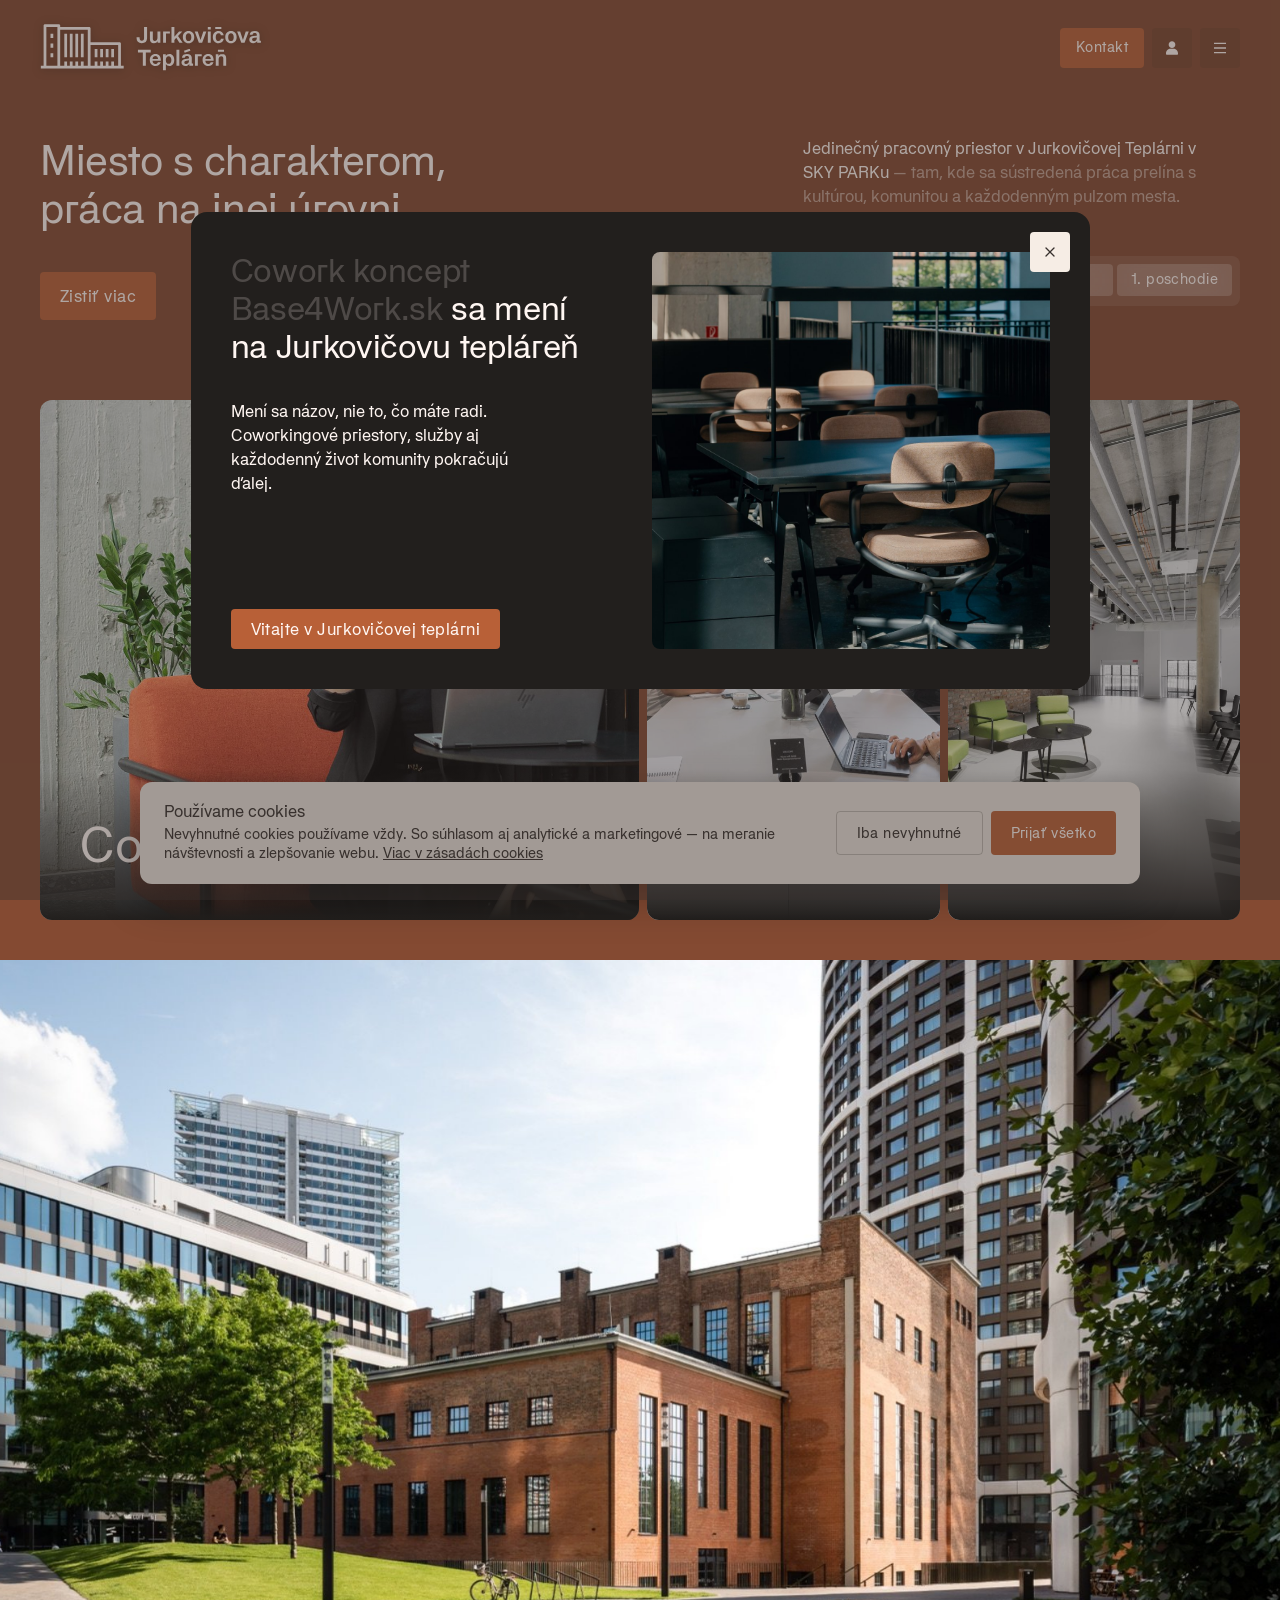
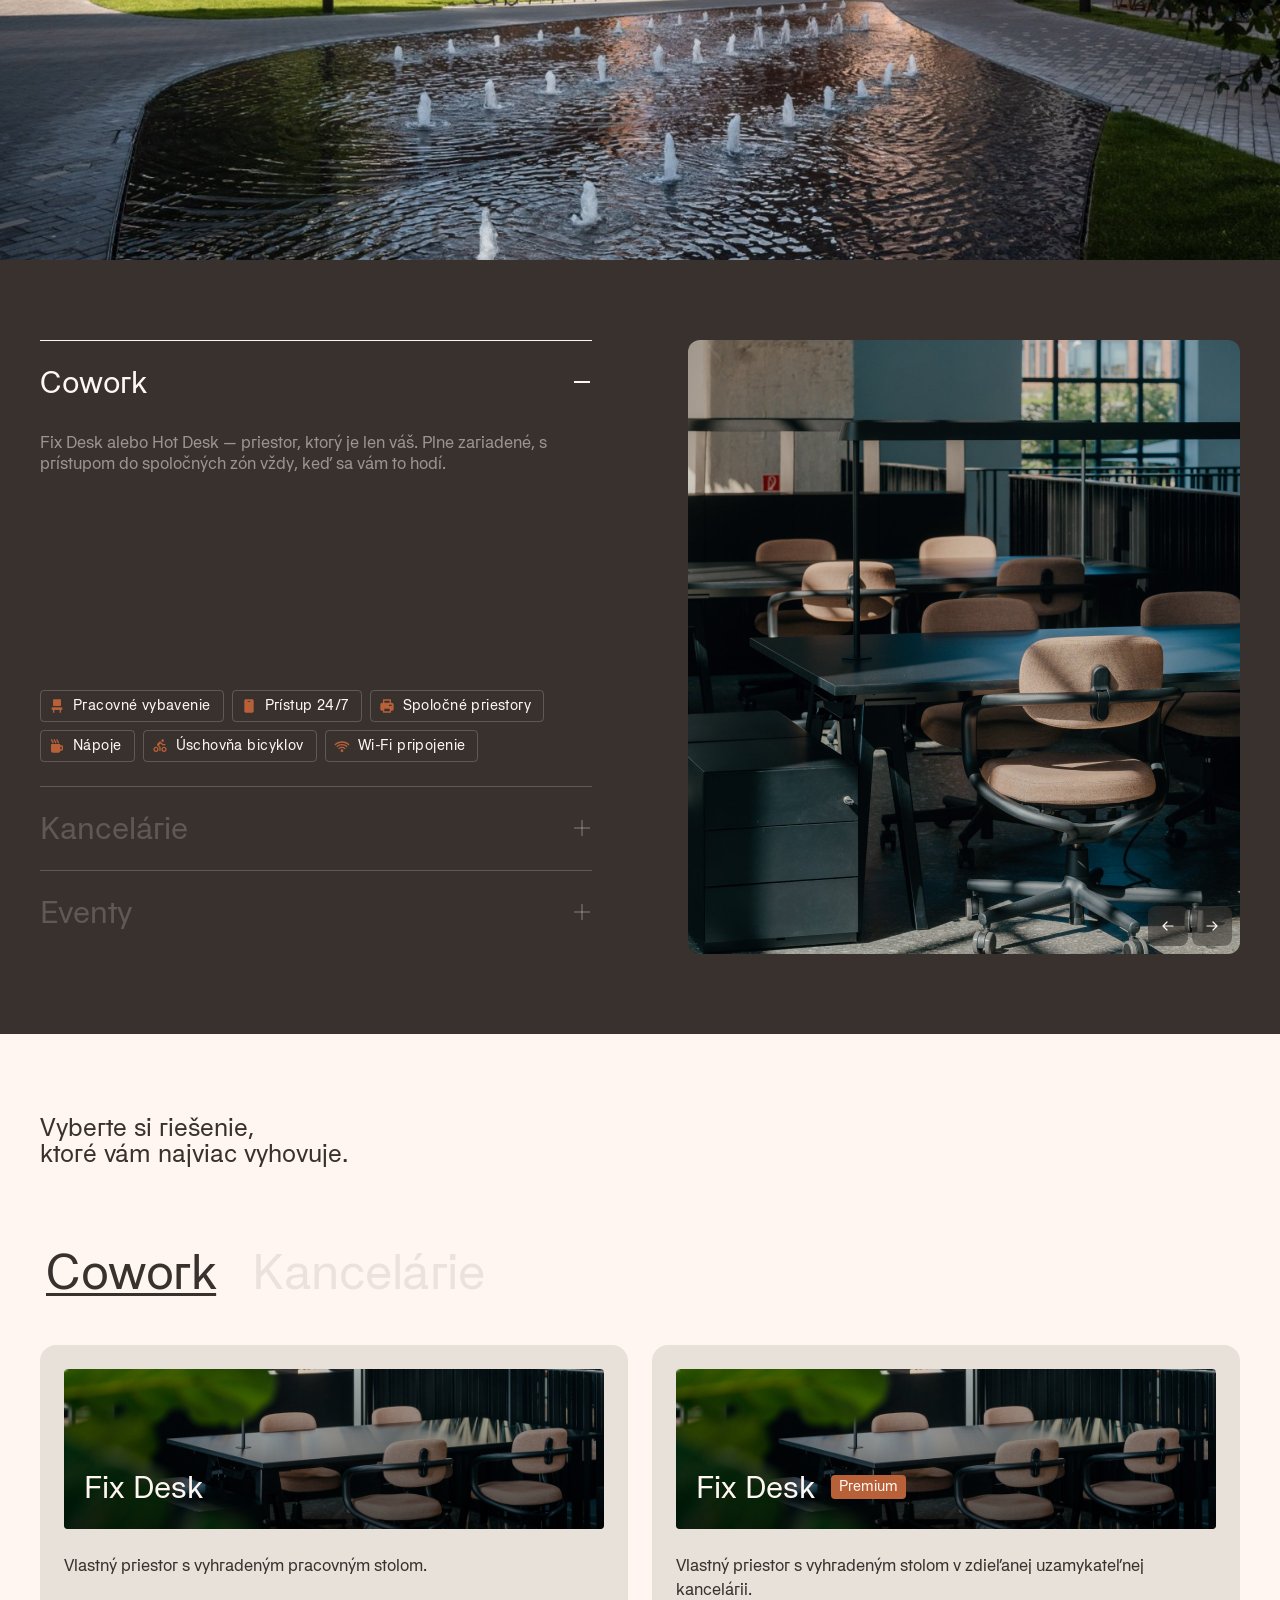
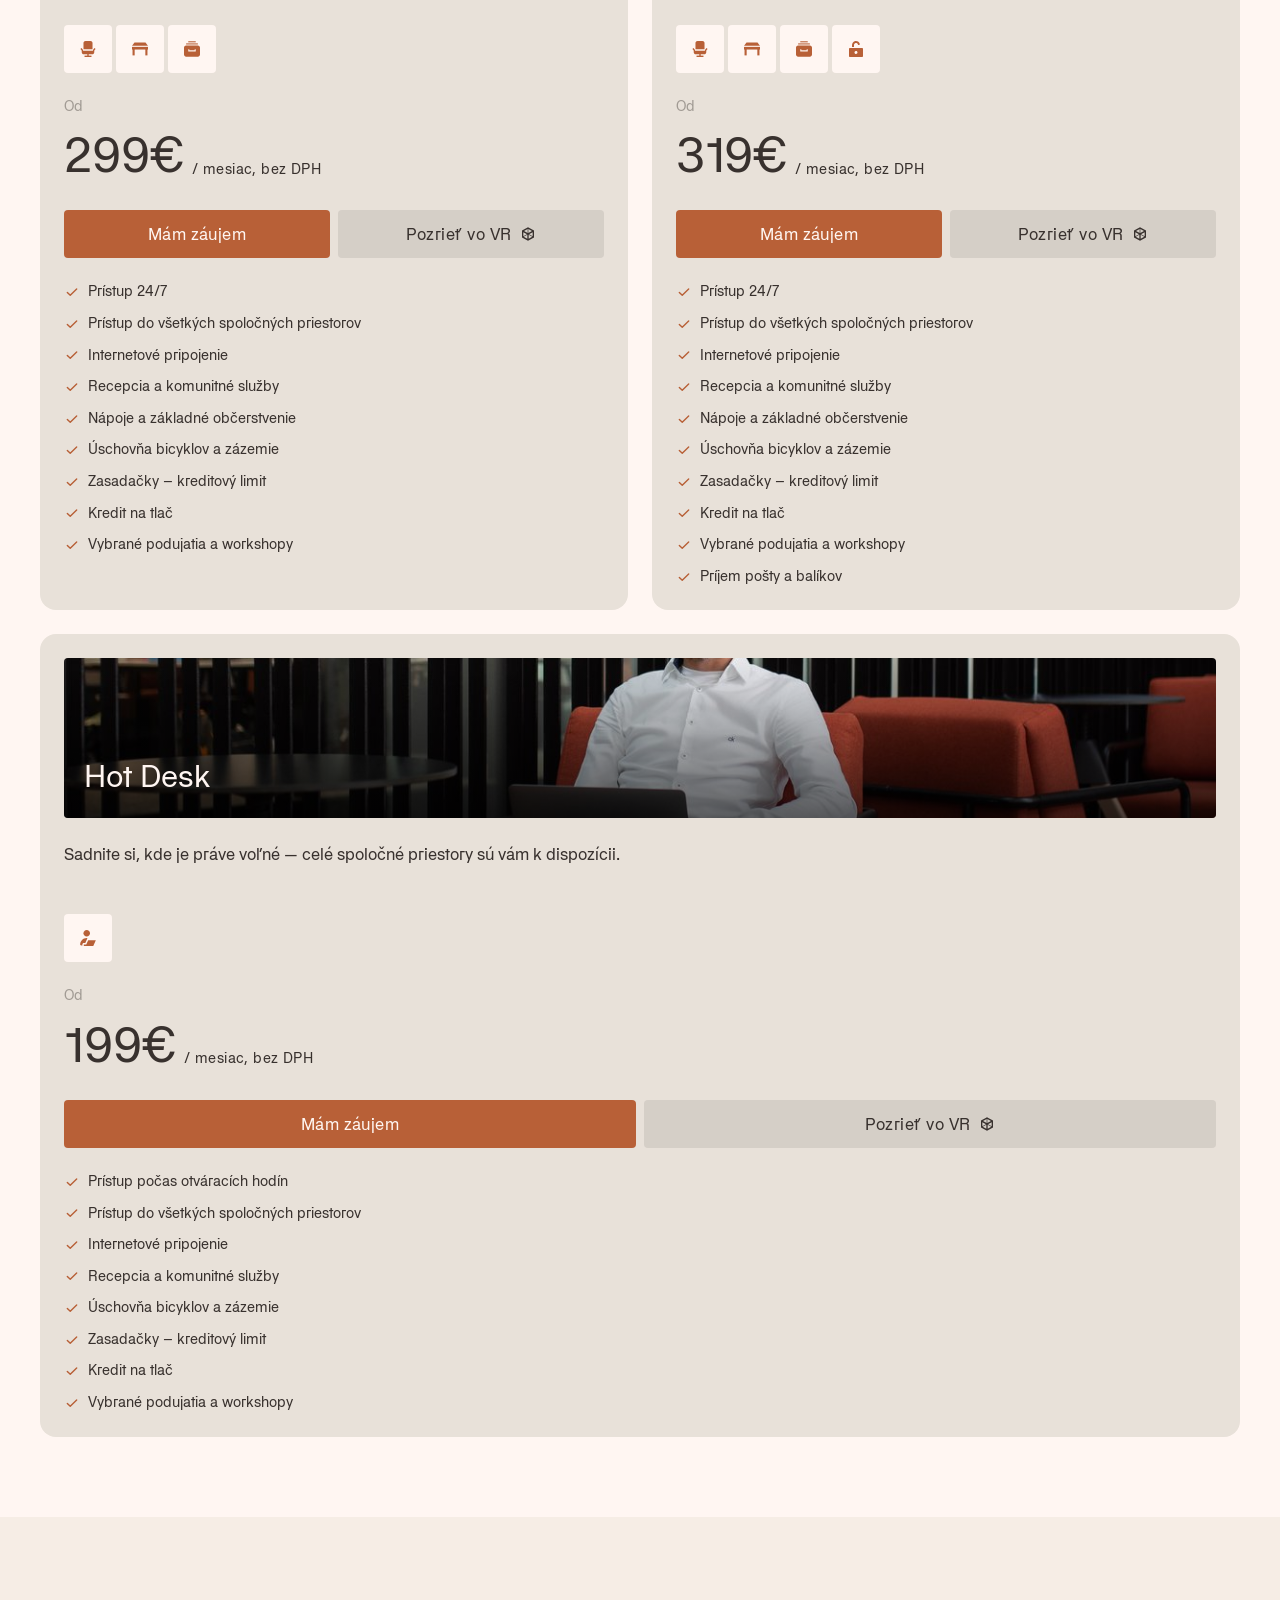
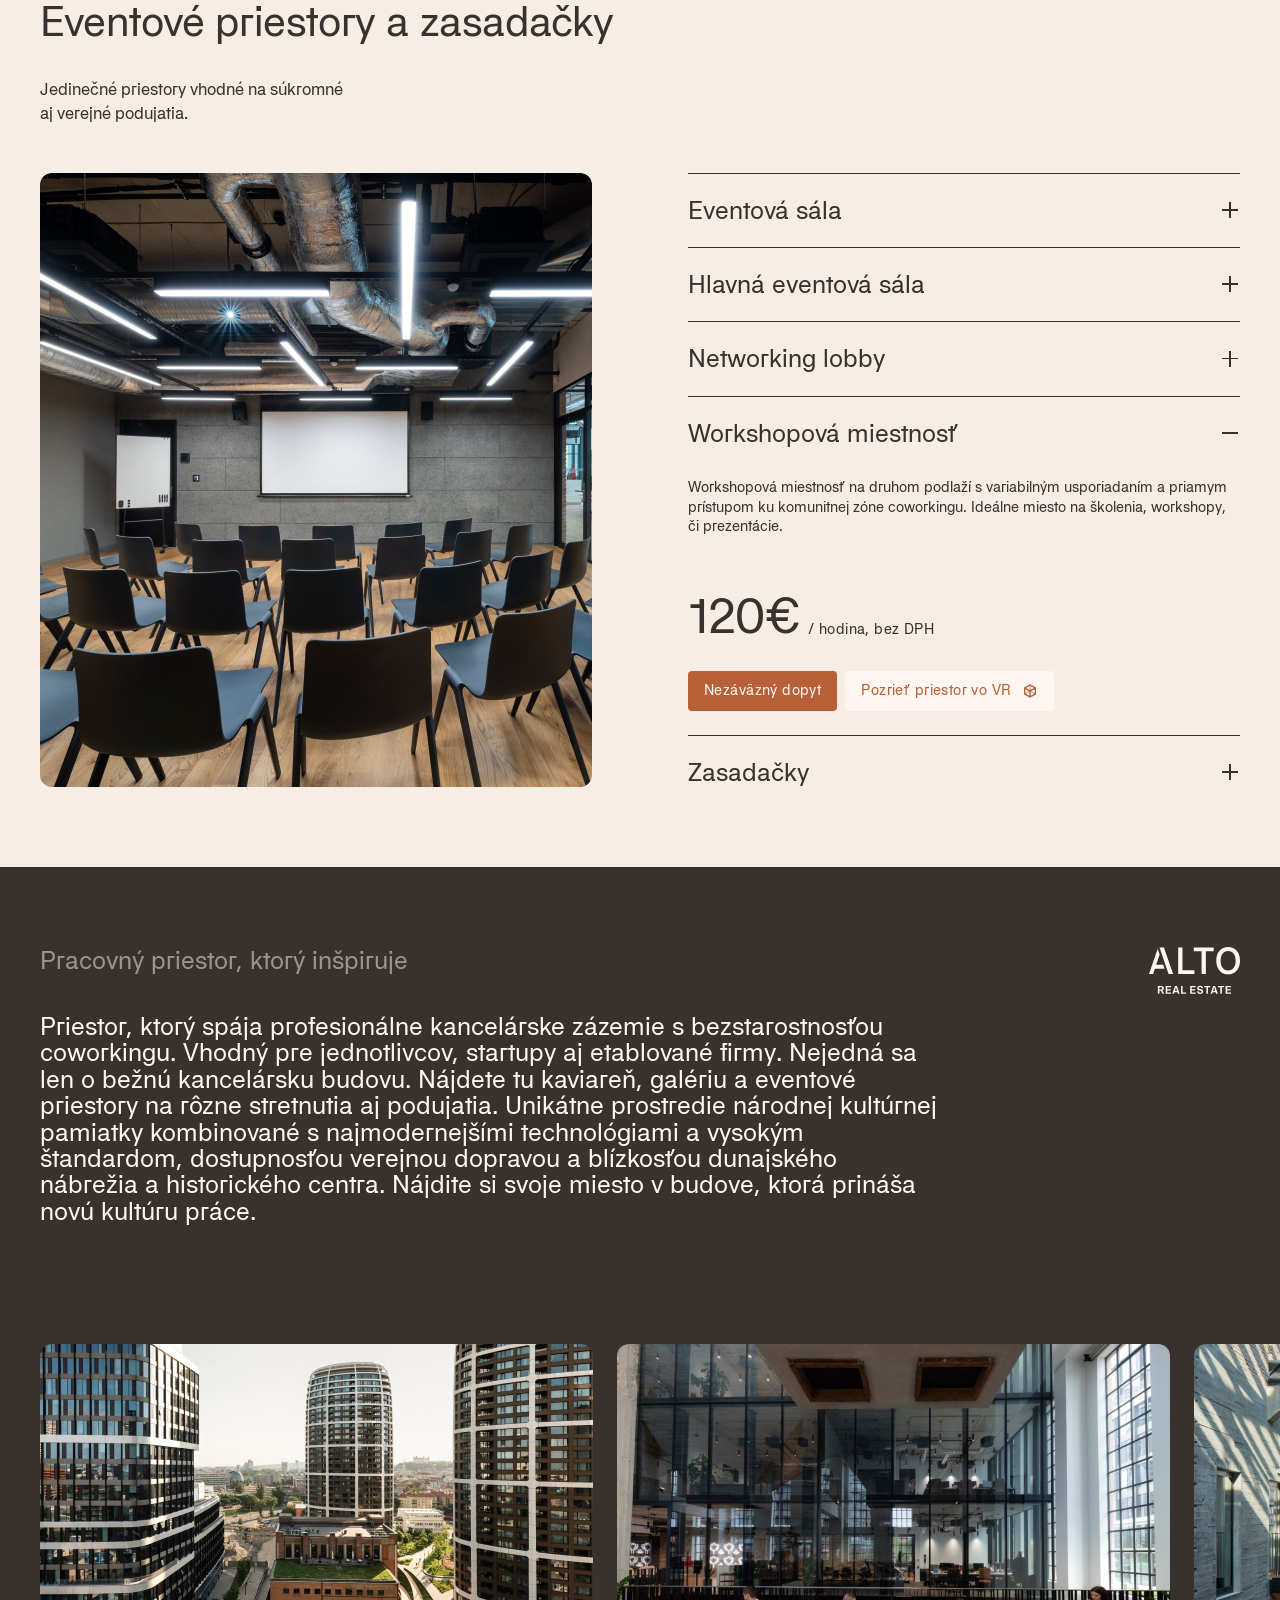
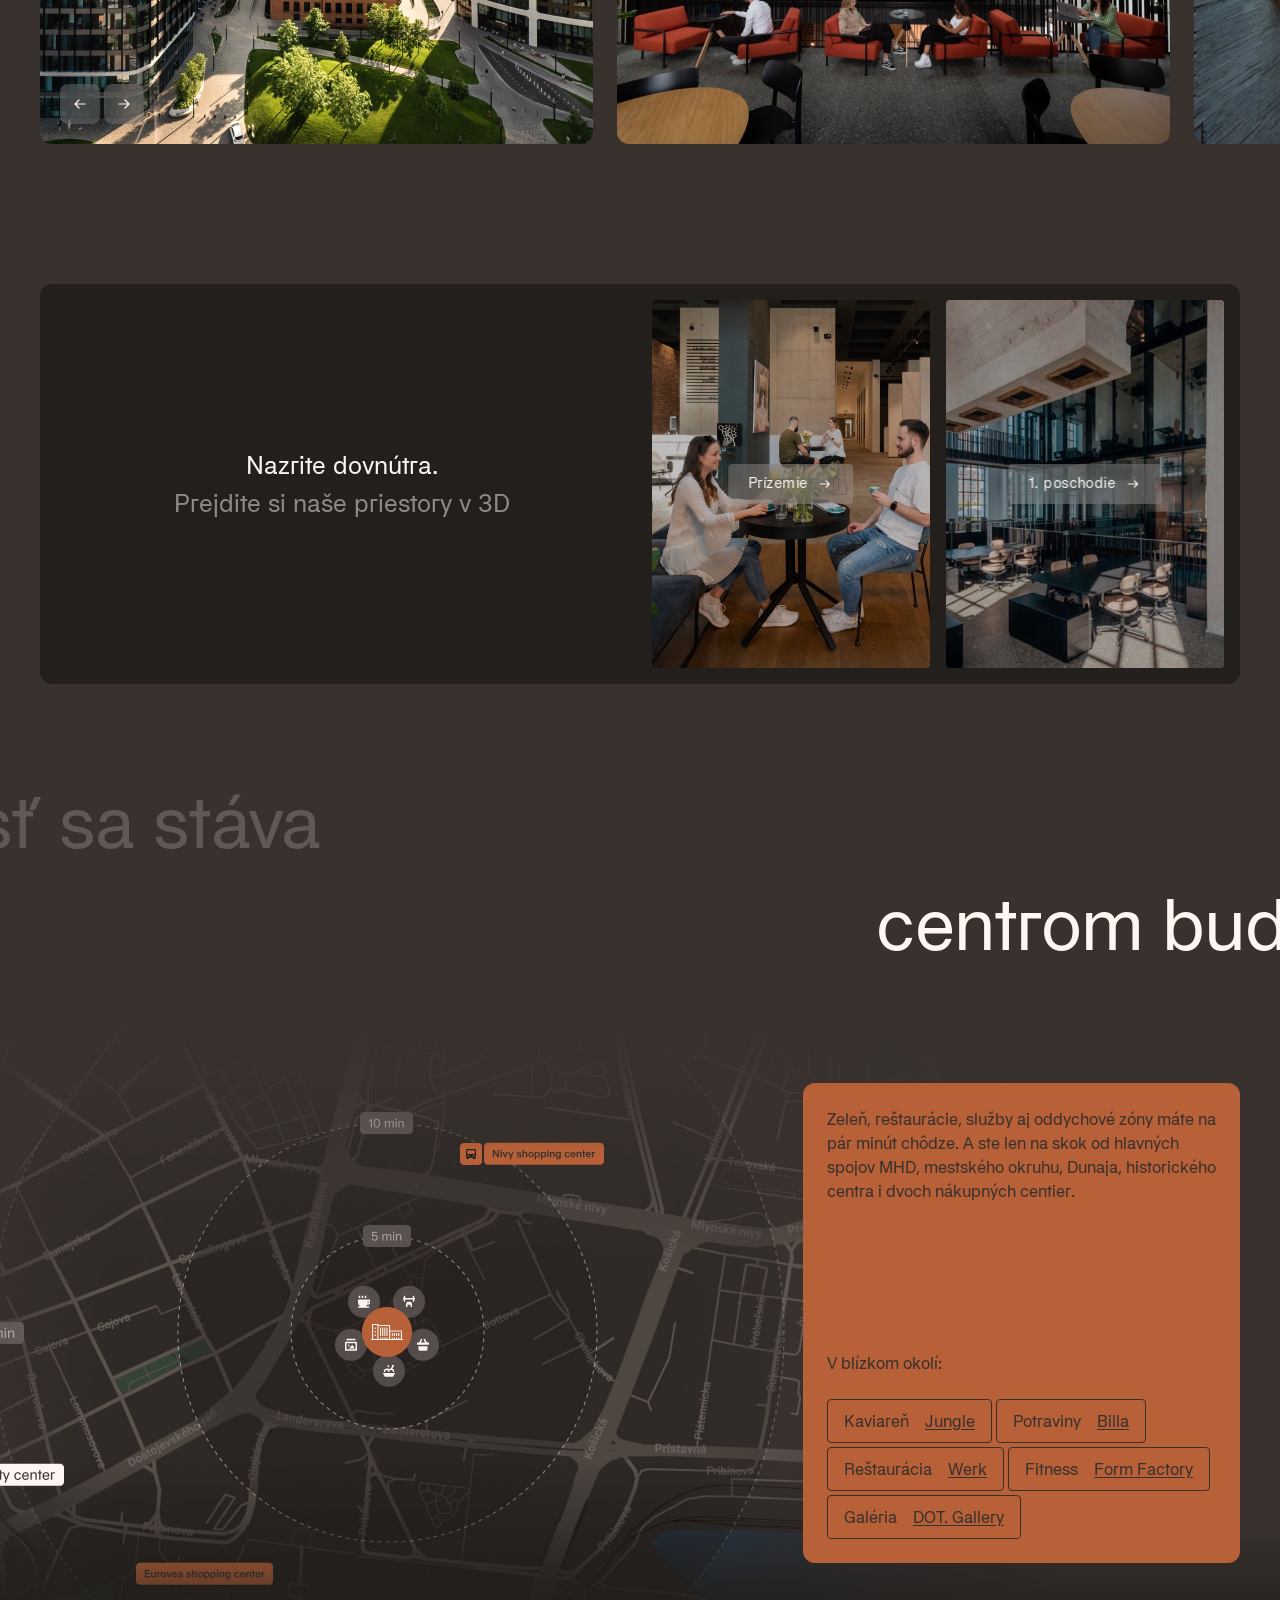
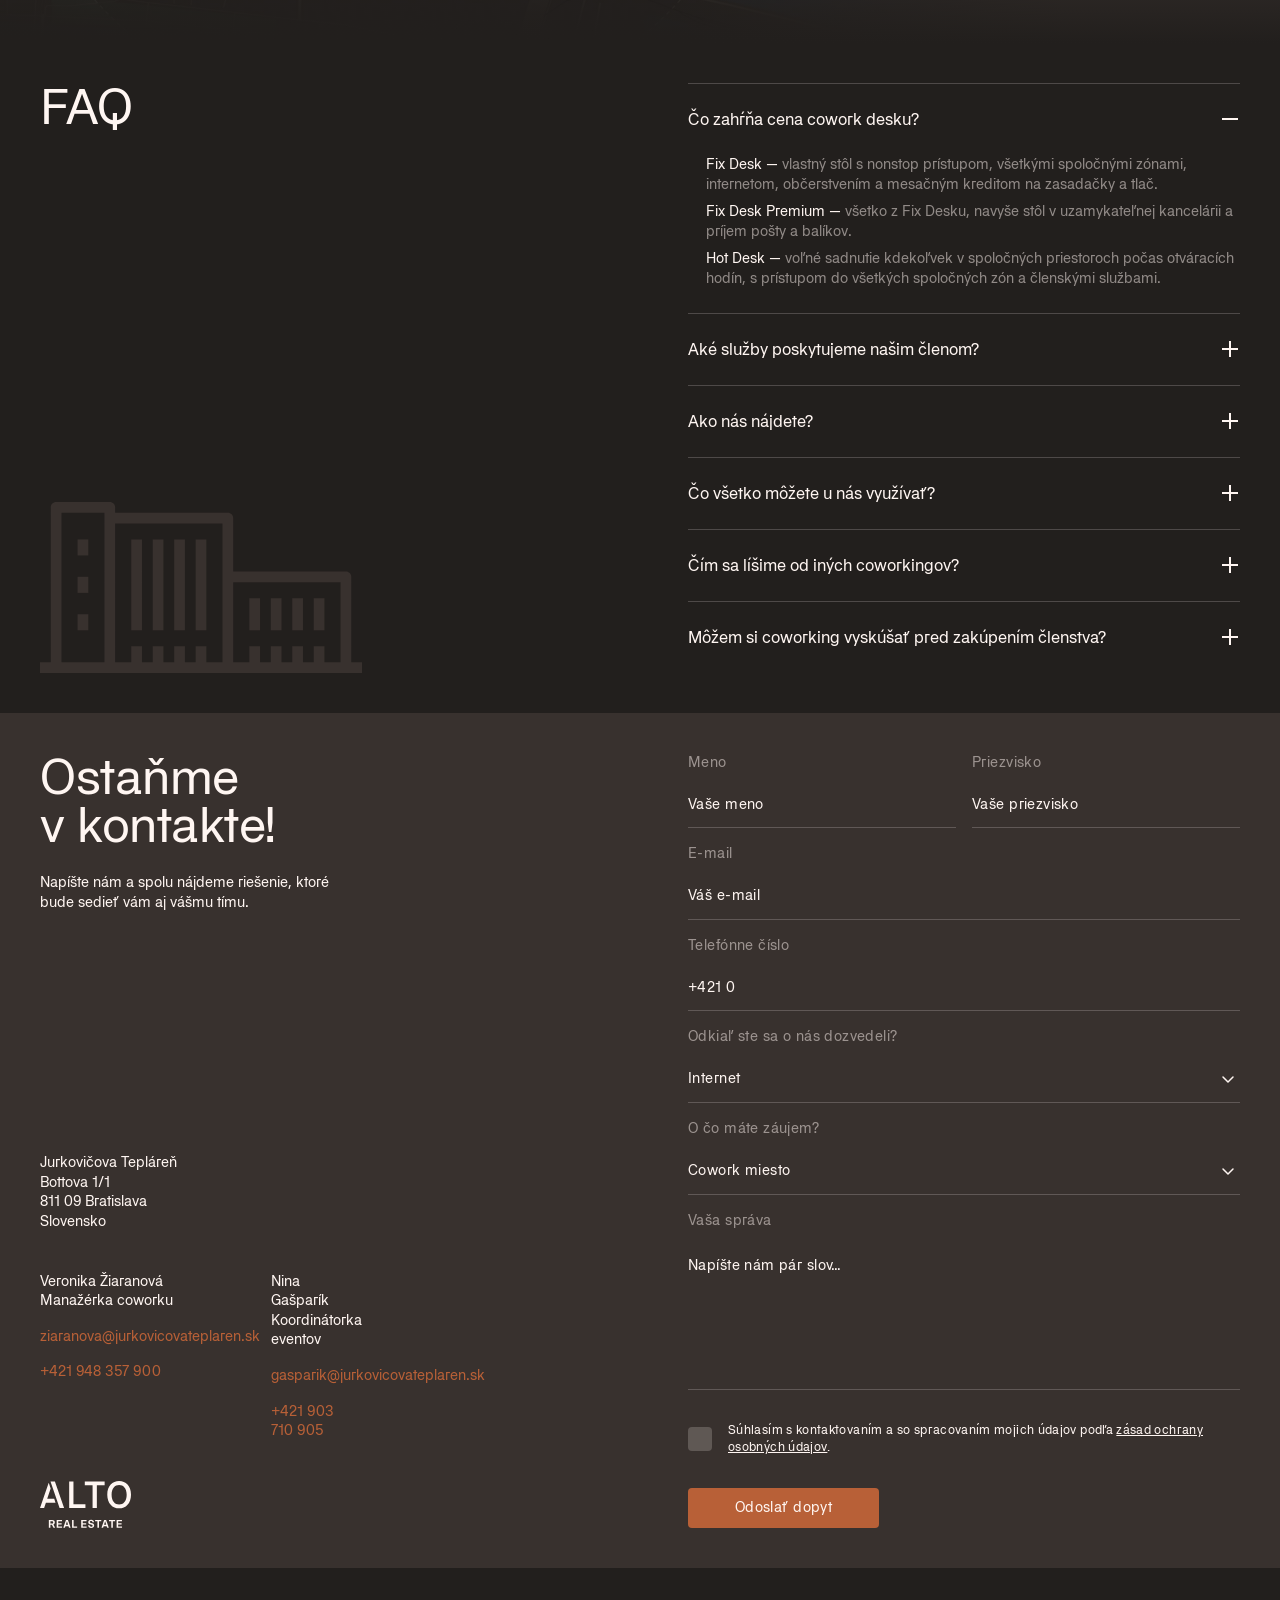
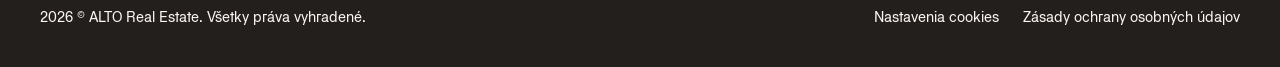
==== index.html @ 16b86adf "Relink client zone to members.jurkovicovateplaren.sk/login; pricing card VR links per desk type (Fix" ====
<!DOCTYPE html>
<html lang="sk">
<head>
  <meta charset="UTF-8" />
  <!-- Consent Mode v2 defaults — must run before Google Tag Manager -->
  <script>
    window.dataLayer=window.dataLayer||[];function gtag(){dataLayer.push(arguments);}
    gtag('consent','default',{ad_storage:'denied',ad_user_data:'denied',ad_personalization:'denied',analytics_storage:'denied',functionality_storage:'granted',security_storage:'granted',wait_for_update:500});
    try{if(localStorage.getItem('jt-consent')==='granted'){gtag('consent','update',{ad_storage:'granted',ad_user_data:'granted',ad_personalization:'granted',analytics_storage:'granted'});}}catch(e){}
  </script>
  <!-- Google Tag Manager -->
  <script>(function(w,d,s,l,i){w[l]=w[l]||[];w[l].push({'gtm.start':
  new Date().getTime(),event:'gtm.js'});var f=d.getElementsByTagName(s)[0],
  j=d.createElement(s),dl=l!='dataLayer'?'&l='+l:'';j.async=true;j.src=
  'https://www.googletagmanager.com/gtm.js?id='+i+dl;f.parentNode.insertBefore(j,f);
  })(window,document,'script','dataLayer','GTM-TXMT3TKH');</script>
  <!-- End Google Tag Manager -->
  <meta name="viewport" content="width=device-width, initial-scale=1.0" />
  <!-- iOS Safari status-bar tint; JS keeps it in sync with the section on screen -->
  <meta name="theme-color" content="#844a32" />
  <title>Jurkovičova Tepláreň — Cowork</title>
  <meta name="description" content="Coworking, súkromné kancelárie a eventové priestory v zrekonštruovanej národnej kultúrnej pamiatke v SKY PARKu v Bratislave." />
  <link rel="canonical" href="https://www.jurkovicovateplaren.sk/" />

  <!-- Favicons -->
  <link rel="icon" type="image/png" sizes="32x32" href="images/favicon-32.png" />
  <link rel="icon" type="image/png" sizes="16x16" href="images/favicon-16.png" />
  <link rel="apple-touch-icon" sizes="180x180" href="images/apple-touch-icon.png" />

  <!-- Open Graph / social share (absolute URLs required by scrapers) -->
  <meta property="og:type" content="website" />
  <meta property="og:url" content="https://www.jurkovicovateplaren.sk/" />
  <meta property="og:site_name" content="Jurkovičova Tepláreň" />
  <meta property="og:title" content="Jurkovičova Tepláreň — Miesto s charakterom, práca na inej úrovni." />
  <meta property="og:description" content="Coworking, súkromné kancelárie a eventové priestory v zrekonštruovanej národnej kultúrnej pamiatke v SKY PARKu v Bratislave." />
  <meta property="og:image" content="https://www.jurkovicovateplaren.sk/images/og-share.jpg" />
  <meta property="og:image:width" content="1200" />
  <meta property="og:image:height" content="628" />
  <meta property="og:locale" content="sk_SK" />
  <meta name="twitter:card" content="summary_large_image" />
  <meta name="twitter:title" content="Jurkovičova Tepláreň — Miesto s charakterom, práca na inej úrovni." />
  <meta name="twitter:description" content="Coworking, súkromné kancelárie a eventové priestory v zrekonštruovanej národnej kultúrnej pamiatke v SKY PARKu v Bratislave." />
  <meta name="twitter:image" content="https://www.jurkovicovateplaren.sk/images/og-share.jpg" />

  <!-- Structured data for local search -->
  <script type="application/ld+json">
  {
    "@context": "https://schema.org",
    "@type": "LocalBusiness",
    "name": "Jurkovičova Tepláreň",
    "description": "Coworking, súkromné kancelárie a eventové priestory v zrekonštruovanej národnej kultúrnej pamiatke v SKY PARKu v Bratislave.",
    "url": "https://www.jurkovicovateplaren.sk/",
    "image": "https://www.jurkovicovateplaren.sk/images/og-share.jpg",
    "email": "info@jurkovicovateplaren.sk",
    "priceRange": "€€",
    "address": {
      "@type": "PostalAddress",
      "streetAddress": "Bottova 1/1",
      "postalCode": "811 09",
      "addressLocality": "Bratislava",
      "addressCountry": "SK"
    },
    "parentOrganization": { "@type": "Organization", "name": "ALTO Real Estate", "url": "https://www.altorealestate.sk" }
  }
  </script>

  <link rel="stylesheet" href="css/styles.css" />
  <!-- set before first paint so the hero can reveal top-to-bottom without a flash -->
  <script>document.documentElement.classList.add("js-preload");</script>
</head>
<body>
  <!-- Google Tag Manager (noscript) -->
  <noscript><iframe src="https://www.googletagmanager.com/ns.html?id=GTM-TXMT3TKH"
  height="0" width="0" style="display:none;visibility:hidden"></iframe></noscript>
  <!-- End Google Tag Manager (noscript) -->

  <a class="skip-link" href="#main">Skip to content</a>

  <!-- icon sprite: 3D/VR cube (Figma icon-3D) — reused via <use href="#ic-3d"> -->
  <svg width="0" height="0" style="position:absolute" aria-hidden="true" focusable="false">
    <symbol id="ic-3d" viewBox="0 0 16 16"><path d="M2 4.61332V11.3933L8 14.7667L14 11.3933V4.61332L8 1.23332L2 4.61332ZM4.02667 5.00666L7.66667 2.95999V7.05332L4.02667 5.00666ZM6.98 8.19999L3.33333 10.2533V6.15332L6.98 8.20666V8.19999ZM7.33333 12.8667L3.68667 10.8133L7.33333 8.75999V12.8667ZM8.66667 8.76666L12.3133 10.82L8.66667 12.8733V8.76666ZM9.02 8.19999L12.6667 6.14666V10.2467L9.02 8.19332V8.19999ZM8.33333 7.05999V2.96666L11.9733 5.01332L8.33333 7.05999Z" fill="currentColor"/></symbol>
  </svg>

  <!-- ================= 00 HEADER ================= -->
  <header class="site-header" id="top">
    <div class="site-header__blur" aria-hidden="true">
      <div></div><div></div><div></div><div></div><div></div>
    </div>
    <div class="site-header__inner">
      <a class="site-header__logo" href="#top" aria-label="Jurkovičova Tepláreň">
        <svg class="site-header__logo-svg" viewBox="0 0 176 38" fill="none" xmlns="http://www.w3.org/2000/svg" role="img" aria-hidden="true">
          <path d="M64.0675 15.4726C64.0675 14.8662 63.5762 14.3826 62.9784 14.3826H40.0268V3.43338C40.0268 2.82691 39.5355 2.34337 38.9378 2.34337H15.9861V1.25336C15.9861 0.64689 15.4948 0.163353 14.8971 0.163353H3.94942C3.34349 0.163353 2.86039 0.655086 2.86039 1.25336V32.9783H0.665941V35.1665H66.2537V32.9783H64.0675V15.4726ZM13.7835 32.9701H5.03846V2.34337H13.7835V32.9701ZM37.8323 32.9783H34.5489V29.6919H32.3626V32.9783H30.1763V29.6919H27.9901V32.9783H25.8038V29.6919H23.6176V32.9783H21.4313V29.6919H19.2451V32.9783H15.9698V4.53158H37.8323V32.9783ZM61.8812 32.9783H58.5977V29.6919H56.4115V32.9783H54.2252V29.6919H52.0389V32.9783H49.8527V29.6919H47.6664V32.9783H45.4802V29.6919H43.2939V32.9783H40.0186V16.5708H61.8812V32.9783ZM21.4395 7.8098H19.2532V26.4055H21.4395V7.8098ZM25.8038 7.8098H23.6176V26.4055H25.8038V7.8098ZM30.1763 7.8098H27.9901V26.4055H30.1763V7.8098ZM34.5571 7.8098H32.3708V26.4055H34.5571V7.8098ZM10.5082 23.1273H8.32194V26.4055H10.5082V23.1273ZM10.5082 7.8098H8.32194V11.088H10.5082V7.8098ZM10.5082 15.4726H8.32194V18.7508H10.5082V15.4726ZM45.4802 19.8491H43.2939V26.4137H45.4802V19.8491ZM49.8527 19.8491H47.6664V26.4137H49.8527V19.8491ZM54.2252 19.8491H52.0389V26.4137H54.2252V19.8491ZM58.5977 19.8491H56.4115V26.4137H58.5977V19.8491ZM135.19 2.286H132.865V4.35128H135.19V2.286ZM135.166 14.9235V5.87565H132.881V14.9235H135.166ZM87.6578 20.4473H77.5453V22.5126H81.4101V33.0193H83.7847V22.5126H87.6496V20.4473H87.6578ZM91.3589 23.7255C88.6813 23.7255 86.9208 25.6679 86.9208 28.4954C86.9208 31.3228 88.7059 33.2652 91.3589 33.2652C93.758 33.2652 95.0436 32.085 95.5676 30.2492H93.324C93.0456 31.1589 92.4233 31.6506 91.3507 31.6506C90.147 31.6506 89.2381 30.913 89.0989 29.11H95.674C95.8051 25.8728 94.3066 23.7337 91.3589 23.7337V23.7255ZM89.1316 27.6348C89.2872 26.0367 90.2125 25.3237 91.3507 25.3237C92.4888 25.3237 93.365 26.0695 93.4796 27.6348H89.1316ZM102.528 23.7255C101.119 23.7255 100.12 24.4386 99.5798 25.4056V23.9632H97.3608V36.527H99.6453V31.667C100.178 32.5685 101.168 33.257 102.528 33.257C104.861 33.257 106.294 31.331 106.294 28.4872C106.294 25.6433 104.861 23.7173 102.528 23.7173V23.7255ZM101.815 31.5605C100.546 31.5605 99.6208 30.6344 99.6208 28.5035C99.6208 26.3727 100.538 25.4384 101.815 25.4384C103.093 25.4384 104.018 26.3645 104.018 28.5035C104.018 30.6426 103.093 31.5605 101.815 31.5605ZM108.022 33.0111H110.306V20.4391H108.022V33.0111ZM120.165 26.7825C120.165 24.6926 118.74 23.7255 116.366 23.7255C114.212 23.7255 112.501 24.4959 112.378 26.6841H114.605C114.695 25.6515 115.301 25.2499 116.349 25.2499C117.471 25.2499 117.954 25.7335 117.954 26.594V27.4053L115.326 27.7004C113.541 27.9053 112.01 28.6593 112.01 30.5278C112.01 32.2407 113.361 33.2488 115.162 33.2488C116.505 33.2488 117.594 32.6259 118.233 31.6015V33.0275H121.172V31.3064H120.157V26.7907L120.165 26.7825ZM117.954 29.3723C117.954 31.0196 116.767 31.6998 115.809 31.6998C114.966 31.6998 114.253 31.29 114.253 30.4131C114.253 29.5362 114.966 29.1182 115.858 29.0117L117.954 28.7822V29.3723ZM122.671 33.0111H124.955V25.6187H128.018V23.9632H122.671V33.0111ZM133.152 23.7255C130.474 23.7255 128.714 25.6679 128.714 28.4954C128.714 31.3228 130.499 33.2652 133.152 33.2652C135.551 33.2652 136.836 32.085 137.36 30.2492H135.117C134.838 31.1589 134.216 31.6506 133.143 31.6506C131.94 31.6506 131.031 30.913 130.892 29.11H137.467C137.598 25.8728 136.099 23.7337 133.152 23.7337V23.7255ZM130.924 27.6348C131.08 26.0367 132.005 25.3237 133.143 25.3237C134.282 25.3237 135.158 26.0695 135.272 27.6348H130.924ZM144.214 23.7255C142.887 23.7255 141.888 24.414 141.266 25.3155V23.9632H139.154V33.0111H141.438V28.02C141.438 26.4956 142.126 25.4958 143.583 25.4958C144.541 25.4958 145.106 26.1268 145.106 27.1595V33.0111H147.391V27.0857C147.391 25.2007 146.597 23.7173 144.206 23.7173L144.214 23.7255ZM143.567 2.31059H138.744V3.92511H143.567V2.31059ZM140.865 22.0127H145.688V20.3982H140.865V22.0127ZM118.519 19.6196L113.991 21.2669L114.54 22.7831L119.068 21.1358L118.511 19.6196H118.519Z" fill="currentColor"/>
          <path d="M76.4563 11.0962V10.416H78.839V11.1454C78.839 12.3993 79.2976 13.2107 80.6077 13.2107C81.9178 13.2107 82.3764 12.4895 82.3764 11.2847V2.33517H84.7673V11.2765C84.7673 13.7434 83.2443 15.1858 80.5586 15.1858C77.8728 15.1858 76.4481 13.7516 76.4481 11.1044L76.4563 11.0962Z" fill="currentColor"/>
          <path d="M95.2892 14.9399H93.1766V13.5877C92.5543 14.4974 91.5472 15.1858 90.2207 15.1858C87.8297 15.1858 87.0273 13.7024 87.0273 11.8092V5.86745H89.32V11.7355C89.32 12.7763 89.8932 13.4074 90.8512 13.4074C92.3087 13.4074 92.9965 12.4075 92.9965 10.8749V5.86745H95.2892V14.9399Z" fill="currentColor"/>
          <path d="M97.4591 5.85926H102.822V7.52295H99.7518V14.9317H97.4591V5.85926Z" fill="currentColor"/>
          <path d="M104.092 2.33517H106.384V10.039L110.102 5.85926H112.665L109.283 9.49808L112.943 14.9317H110.364L107.883 10.9487L106.384 12.5878V14.9317H104.092V2.33517Z" fill="currentColor"/>
          <path d="M113.099 10.3996C113.099 7.59671 114.892 5.62159 117.61 5.62159C120.329 5.62159 122.114 7.59671 122.114 10.3996C122.114 13.2025 120.329 15.1776 117.61 15.1776C114.892 15.1776 113.099 13.2025 113.099 10.3996ZM119.821 10.3996C119.821 8.26875 118.896 7.31806 117.61 7.31806C116.325 7.31806 115.391 8.26875 115.391 10.3996C115.391 12.5304 116.317 13.4811 117.61 13.4811C118.904 13.4811 119.821 12.5304 119.821 10.3996Z" fill="currentColor"/>
          <path d="M122.499 5.85926H124.865L127.092 12.7107L129.311 5.85926H131.686L128.378 14.9317H125.799L122.499 5.85926Z" fill="currentColor"/>
          <path d="M136.836 10.3996C136.836 7.59671 138.646 5.62159 141.356 5.62159C143.682 5.62159 144.984 6.92468 145.442 8.89161H143.199C142.912 7.82619 142.339 7.31806 141.34 7.31806C140.062 7.31806 139.121 8.26875 139.121 10.3996C139.121 12.5304 140.062 13.4811 141.34 13.4811C142.38 13.4811 142.986 12.932 143.256 11.7519H145.524C145.098 13.8089 143.739 15.1776 141.348 15.1776C138.638 15.1776 136.828 13.2025 136.828 10.3996H136.836Z" fill="currentColor"/>
          <path d="M146.67 10.3996C146.67 7.59671 148.472 5.62159 151.182 5.62159C153.892 5.62159 155.686 7.59671 155.686 10.3996C155.686 13.2025 153.901 15.1776 151.182 15.1776C148.464 15.1776 146.67 13.2025 146.67 10.3996ZM153.385 10.3996C153.385 8.26875 152.459 7.31806 151.174 7.31806C149.888 7.31806 148.955 8.26875 148.955 10.3996C148.955 12.5304 149.88 13.4811 151.174 13.4811C152.468 13.4811 153.385 12.5304 153.385 10.3996Z" fill="currentColor"/>
          <path d="M156.07 5.85926H158.437L160.664 12.7107L162.883 5.85926H165.258L161.95 14.9317H159.37L156.07 5.85926Z" fill="currentColor"/>
          <path d="M165.675 12.4321C165.675 10.5553 167.215 9.80131 169 9.59643L171.636 9.30139V8.48183C171.636 7.62949 171.145 7.13776 170.023 7.13776C168.975 7.13776 168.369 7.53934 168.279 8.57198H166.044C166.158 6.37558 167.886 5.60519 170.04 5.60519C172.422 5.60519 173.855 6.58046 173.855 8.67033V13.2025H174.871V14.9235H171.923V13.4975C171.284 14.5301 170.187 15.153 168.844 15.153C167.035 15.153 165.675 14.1368 165.675 12.4239V12.4321ZM171.636 11.2847V10.6946L169.54 10.9241C168.639 11.0225 167.927 11.4568 167.927 12.3255C167.927 13.1943 168.639 13.6204 169.491 13.6204C170.449 13.6204 171.636 12.9402 171.636 11.2847Z" fill="currentColor"/>
        </svg>
      </a>

      <div class="site-header__spacer"></div>

      <div class="header-actions">
        <a href="#contact" class="btn btn--primary">Contact</a>
        <a class="btn btn--icon" href="https://members.jurkovicovateplaren.sk/login" target="_blank" rel="noopener" aria-label="Client zone">
          <img src="images/icons/icon-user.svg" alt="" width="16" height="16" />
        </a>
        <button class="btn btn--icon" id="menuToggle" aria-label="Open menu" aria-expanded="false" aria-controls="navPanel">
          <img src="images/icons/icon-menu.svg" alt="" width="16" height="16" />
        </button>
      </div>

      <!-- expanded menu dropdown -->
      <div class="nav-panel" id="navPanel">
        <div class="nav-panel__top">
          <a href="#contact" class="btn btn--primary nav-panel__contact" data-nav>Contact</a>
          <button class="nav-panel__x" id="menuClose" aria-label="Close menu">
            <svg viewBox="0 0 16 16" fill="none" aria-hidden="true"><path d="M4 4l8 8M12 4l-8 8" stroke="currentColor" stroke-width="1.3" stroke-linecap="round"/></svg>
          </button>
        </div>
        <nav class="nav-panel__menu">
          <a class="nav-panel__link" href="#building" data-nav>Building</a>
          <a class="nav-panel__link" href="#offer" data-nav>Offer</a>
          <a class="nav-panel__link" href="#pricing" data-nav>Pricing</a>
          <a class="nav-panel__link" href="#events" data-nav>Events</a>
          <a class="nav-panel__link" href="#about" data-nav>About</a>
          <a class="nav-panel__link" href="#amenities" data-nav>Amenities</a>
          <a class="nav-panel__link" href="#faq" data-nav>FAQ</a>
          <div class="nav-panel__buttons">
            <div class="nav-panel__lang">
              <button class="lang-btn is-active" type="button" data-lang="sk">SK</button>
              <button class="lang-btn" type="button" data-lang="en">EN</button>
            </div>
            <a class="nav-panel__client" href="https://members.jurkovicovateplaren.sk/login" target="_blank" rel="noopener">
              <img src="images/icons/icon-user.svg" alt="" width="16" height="16" />
              <span>Client zone</span>
            </a>
          </div>
        </nav>
      </div>
    </div>
  </header>

  <main id="main">
    <!-- ================= 01 HERO ================= -->
    <section id="hero" class="hero" data-section="01">
      <div class="hero__top">
        <div class="hero__headline">
          <h1 class="hero__title">Work Better in a Place<br>with Character</h1>
          <a href="#building" class="btn btn--primary btn--lg">Learn more</a>
        </div>
        <div class="hero__top-right">
          <div class="hero__sub">
            <p>
              <span>A unique workspace at Jurkovičova Tepláreň in SKY PARK </span><span class="muted">— where focused work meets culture, community and the everyday rhythm of the city.</span>
            </p>
          </div>
          <div class="hero__vr">
            <div class="hero__vr-info">
              <span class="hero__vr-menu" aria-hidden="true">
                <svg viewBox="0 0 16 16" width="16" height="16"><use href="#ic-3d"/></svg>
              </span>
              <p class="hero__vr-title">Explore the space<br>in virtual reality</p>
            </div>
            <div class="hero__vr-floors">
              <a class="vr-btn" href="https://my.matterport.com/show/?m=DKPrZYytU46&ts=0&play=1" target="_blank" rel="noopener">Ground floor</a>
              <a class="vr-btn" href="https://my.matterport.com/show/?m=ro2yLGBB8oc&ts=0&play=1" target="_blank" rel="noopener">First floor</a>
            </div>
          </div>
        </div>
      </div>

      <div class="hero__slider" id="heroSlider">
        <a class="hero-card is-active" data-card="cowork" href="#offer" aria-label="Cowork — learn more">
          <img class="hero-card__img" src="images/hero/cowork.jpg" alt="Coworkingový priestor" />
          <div class="hero-card__overlay">
            <h3 class="hero-card__title">Cowork</h3>
            <div class="hero-card__desc">
              <p class="hero-card__desc-text">Flexible workspace solutions</p>
              <span class="link-arrow">Learn more
                <svg class="ic-arrow" viewBox="0 0 16 16" fill="none" aria-hidden="true"><path d="M3 8h9M9 5l3 3-3 3" stroke="currentColor" stroke-width="1.2" stroke-linecap="round" stroke-linejoin="round"/></svg>
              </span>
            </div>
          </div>
        </a>

        <a class="hero-card" data-card="offices" href="#offer" aria-label="Offices — learn more">
          <img class="hero-card__img" src="images/hero/offices.jpg" alt="Súkromné kancelárie" />
          <div class="hero-card__overlay">
            <h3 class="hero-card__title">Offices</h3>
            <div class="hero-card__desc">
              <p class="hero-card__desc-text">Premises, where<br>ideas grow</p>
              <span class="link-arrow">Learn more
                <svg class="ic-arrow" viewBox="0 0 16 16" fill="none" aria-hidden="true"><path d="M3 8h9M9 5l3 3-3 3" stroke="currentColor" stroke-width="1.2" stroke-linecap="round" stroke-linejoin="round"/></svg>
              </span>
            </div>
          </div>
        </a>

        <a class="hero-card" data-card="events" href="#events" aria-label="Events — learn more">
          <img class="hero-card__img" src="images/hero/events.jpg" alt="Eventový priestor" />
          <div class="hero-card__overlay">
            <h3 class="hero-card__title">Events</h3>
            <div class="hero-card__desc">
              <p class="hero-card__desc-text">Space for memorable<br>moments</p>
              <span class="link-arrow">Learn more
                <svg class="ic-arrow" viewBox="0 0 16 16" fill="none" aria-hidden="true"><path d="M3 8h9M9 5l3 3-3 3" stroke="currentColor" stroke-width="1.2" stroke-linecap="round" stroke-linejoin="round"/></svg>
              </span>
            </div>
          </div>
        </a>
      </div>
    </section>

    <!-- ================= 02 BUILDING ================= -->
    <section id="building" class="building" data-section="02">
      <div class="building__media">
        <video class="building__img" src="images/building/building-loop.mp4" poster="images/sections/building.jpg" autoplay loop muted playsinline preload="metadata" aria-label="Jurkovič Heating Plant"></video>
        <div class="building__overlay"></div>
      </div>
      <h2 class="building__headline">A national cultural monument Jurkovič Heating Plant reimagined as a unique coworking space in Bratislava's new downtown.</h2>
    </section>

    <!-- ================= 03 OFFER / REVEAL ================= -->
    <section id="offer" class="offer" data-section="03">
      <div class="offer__inner">
        <div class="offer__left">
          <div class="offer__accordion" id="offerAccordion">
            <!-- Cowork -->
            <div class="offer-item is-active" data-cat="cowork">
              <button class="offer-item__head" type="button" aria-expanded="true"><span class="offer-item__title">Cowork</span><span class="offer-item__toggle" aria-hidden="true"></span></button>
              <div class="offer-item__body">
                <div class="offer-item__inner">
                  <div class="offer-item__text">
                    <p class="offer-item__desc">Fixed or Hot desk. A space of your own. Fully furnished with access to communal areas whenever it suits you. </p>
                  </div>
                  <div class="offer-chips">
                    <span class="chip"><img class="chip__ic" src="images/icons/chair.svg" alt="" /><span>Work equipment</span></span>
                    <span class="chip"><img class="chip__ic" src="images/icons/mobile-key.svg" alt="" /><span>Mobile key access</span></span>
                    <span class="chip"><img class="chip__ic" src="images/icons/printer.svg" alt="" /><span>Common areas</span></span>
                    <span class="chip"><img class="chip__ic" src="images/icons/cup.svg" alt="" /><span>Drink options</span></span>
                    <span class="chip"><img class="chip__ic" src="images/icons/bike.svg" alt="" /><span>Bike storages</span></span>
                    <span class="chip"><img class="chip__ic" src="images/icons/wifi.svg" alt="" /><span>Wi-fi connection</span></span>
                  </div>
                </div>
              </div>
            </div>
            <!-- Offices -->
            <div class="offer-item" data-cat="offices">
              <button class="offer-item__head" type="button" aria-expanded="false"><span class="offer-item__title">Offices</span><span class="offer-item__toggle" aria-hidden="true"></span></button>
              <div class="offer-item__body">
                <div class="offer-item__inner">
                  <div class="offer-item__text">
                    <p class="offer-item__desc">Lockable secure space focused on clients with higher privacy and security requirements. Furnished and move-in ready, so there's no fit-out to fund and nothing to build.</p>
                    <!-- size links → Pricing section, Offices tab (Figma 617:4958) -->
                    <div class="offer-links">
                      <a class="offer-link" href="#pricing" data-pricing-tab="offices"><span>Small office</span><svg class="ic-arrow" viewBox="0 0 16 16" fill="none" aria-hidden="true"><path d="M3 8h9M9 5l3 3-3 3" stroke="currentColor" stroke-width="1.2" stroke-linecap="round" stroke-linejoin="round"/></svg></a>
                      <a class="offer-link" href="#pricing" data-pricing-tab="offices"><span>Medium Office</span><svg class="ic-arrow" viewBox="0 0 16 16" fill="none" aria-hidden="true"><path d="M3 8h9M9 5l3 3-3 3" stroke="currentColor" stroke-width="1.2" stroke-linecap="round" stroke-linejoin="round"/></svg></a>
                      <a class="offer-link" href="#pricing" data-pricing-tab="offices"><span>Large Office</span><svg class="ic-arrow" viewBox="0 0 16 16" fill="none" aria-hidden="true"><path d="M3 8h9M9 5l3 3-3 3" stroke="currentColor" stroke-width="1.2" stroke-linecap="round" stroke-linejoin="round"/></svg></a>
                    </div>
                  </div>
                  <div class="offer-chips">
                    <span class="chip"><img class="chip__ic" src="images/icons/maximize.svg" alt="" /><span>Size options</span></span>
                    <span class="chip"><img class="chip__ic" src="images/icons/whiteboard.svg" alt="" /><span>Meeting rooms</span></span>
                    <span class="chip"><img class="chip__ic" src="images/icons/tag.svg" alt="" /><span>Company logo</span></span>
                    <span class="chip"><img class="chip__ic" src="images/icons/icon-reception.svg" alt="" /><span>Reception services</span></span>
                    <span class="chip"><img class="chip__ic" src="images/icons/wifi.svg" alt="" /><span>Wi-fi connection</span></span>
                    <span class="chip"><img class="chip__ic" src="images/icons/inbox.svg" alt="" /><span>Registered address</span></span>
                  </div>
                </div>
              </div>
            </div>
            <!-- Events -->
            <div class="offer-item" data-cat="events">
              <button class="offer-item__head" type="button" aria-expanded="false"><span class="offer-item__title">Events</span><span class="offer-item__toggle" aria-hidden="true"></span></button>
              <div class="offer-item__body">
                <div class="offer-item__inner">
                  <div class="offer-item__text">
                    <p class="offer-item__desc">Modern premises for the organization of social, cultural and networking events. Ideal for trainings, workshops, educational seminars, openings or receptions. Available for members and the public, with facilities for a comfortable and professional running of any event.</p>
                  </div>
                  <div class="offer-chips">
                    <span class="chip"><img class="chip__ic" src="images/icons/check.svg" alt="" /><span>Clients or public</span></span>
                    <span class="chip"><img class="chip__ic" src="images/icons/community.svg" alt="" /><span>For up to 200 people</span></span>
                    <span class="chip"><img class="chip__ic" src="images/icons/area.svg" alt="" /><span>130 m<sup>2</sup> area</span></span>
                    <span class="chip"><img class="chip__ic" src="images/icons/whiteboard.svg" alt="" /><span>Projector/screen</span></span>
                    <span class="chip"><img class="chip__ic" src="images/icons/microphone.svg" alt="" /><span>Audio equipment</span></span>
                    <span class="chip"><img class="chip__ic" src="images/icons/fork.svg" alt="" /><span>Optional catering</span></span>
                  </div>
                </div>
              </div>
            </div>
          </div>
        </div>

        <div class="offer__gallery">
          <img class="offer__img" id="offerImg" src="images/offer/cowork-1.jpg" alt="Priestory coworkingu" width="1104" height="1228" loading="lazy" decoding="async" />
          <div class="offer__controls">
            <button class="offer__ctrl" type="button" data-dir="-1" aria-label="Previous image">
              <svg viewBox="0 0 16 16" fill="none" aria-hidden="true"><path d="M13 8H3M7 4 3 8l4 4" stroke="currentColor" stroke-width="1.2" stroke-linecap="round" stroke-linejoin="round"/></svg>
            </button>
            <button class="offer__ctrl" type="button" data-dir="1" aria-label="Next image">
              <svg viewBox="0 0 16 16" fill="none" aria-hidden="true"><path d="M3 8h10M9 4l4 4-4 4" stroke="currentColor" stroke-width="1.2" stroke-linecap="round" stroke-linejoin="round"/></svg>
            </button>
          </div>
        </div>
      </div>
    </section>

    <!-- ================= 04 PRICING ================= -->
    <section id="pricing" class="pricing" data-section="04">
      <div class="pricing__head">
        <h2 class="pricing__title">Choose the solution<br>that suits you best.</h2>
        <div class="pricing__bar">
          <div class="pricing__switcher" id="pricingSwitcher">
            <button class="pricing__tab is-active" type="button" data-tab="cowork">Cowork</button>
            <button class="pricing__tab" type="button" data-tab="offices">Offices</button>
          </div>
          <div class="pricing__controls">
            <button class="pricing__ctrl" type="button" data-tab="cowork" aria-label="Cowork plans">
              <svg viewBox="0 0 16 16" fill="none" aria-hidden="true"><path d="M13 8H3M7 4 3 8l4 4" stroke="currentColor" stroke-width="1.2" stroke-linecap="round" stroke-linejoin="round"/></svg>
            </button>
            <button class="pricing__ctrl" type="button" data-tab="offices" aria-label="Office plans">
              <svg viewBox="0 0 16 16" fill="none" aria-hidden="true"><path d="M3 8h10M9 4l4 4-4 4" stroke="currentColor" stroke-width="1.2" stroke-linecap="round" stroke-linejoin="round"/></svg>
            </button>
          </div>
        </div>
      </div>
      <div class="pricing__cards" id="pricingCards"></div>
    </section>

    <!-- ================= 05 EVENTS ================= -->
    <section id="events" class="events" data-section="05">
      <div class="events__intro">
        <h2 class="events__title">Event spaces &amp; meeting rooms</h2>
        <p class="events__lead">Unique spaces suitable for both private and public events.</p>
      </div>

      <div class="events__selector">
        <div class="events__image">
          <img id="eventsImg" src="images/events/workshop-room.jpg" alt="Eventový priestor" width="1104" height="1228" loading="lazy" decoding="async" />
        </div>
        <div class="events__spacer"></div>
        <div class="events__spacer"></div>

        <div class="events__list" id="eventsAccordion">
          <div class="evrow" data-space="event-hall">
            <button class="evrow__head" type="button"><span class="evrow__name">Event hall</span><span class="evrow__toggle"></span></button>
            <div class="evrow__body">
              <div class="evrow__inner">
                <p class="evrow__desc">A versatile hall for seminars and mid-size events, with room for 100 people. Included in the price: furniture, projection, sound system, 2× hand microphones and internet.</p>
                <div class="evrow__price">
                  <p class="evrow__amount-line"><span class="evrow__amount">250€</span><span class="evrow__unit">/ hour, excl. VAT</span></p>
                  <div class="evrow__actions">
                    <a class="evrow__cta" href="#contact" data-interest="event">Enquire space</a>
                    <a class="evrow__vr" href="https://my.matterport.com/show/?m=DKPrZYytU46&ts=0&play=1&ss=107&sr=-1.29,-1.42" target="_blank" rel="noopener"><span>View space in VR</span><svg class="ic-3d" viewBox="0 0 16 16" aria-hidden="true"><use href="#ic-3d"/></svg></a>
                  </div>
                </div>
              </div>
            </div>
          </div>
          <div class="evrow" data-space="main-event-hall">
            <button class="evrow__head" type="button"><span class="evrow__name">Main event hall</span><span class="evrow__toggle"></span></button>
            <div class="evrow__body">
              <div class="evrow__inner">
                <p class="evrow__desc">An exceptional space for larger social, cultural and business events. Ideal for networking events, exhibition openings, receptions or educational formats that call for atmosphere and professional facilities.<br>• Available to coworking members and the public.<br>• Capacity up to 200 people.</p>
                <div class="evrow__price">
                  <p class="evrow__amount-line"><span class="evrow__amount">On request</span></p>
                  <div class="evrow__actions">
                    <a class="evrow__cta" href="#contact" data-interest="event">Enquire space</a>
                    <a class="evrow__vr" href="https://my.matterport.com/show/?m=DKPrZYytU46&ts=0&play=1&ss=27&sr=-1.82,1.5" target="_blank" rel="noopener"><span>View space in VR</span><svg class="ic-3d" viewBox="0 0 16 16" aria-hidden="true"><use href="#ic-3d"/></svg></a>
                  </div>
                </div>
              </div>
            </div>
          </div>
          <div class="evrow" data-space="networking-lobby">
            <button class="evrow__head" type="button"><span class="evrow__name">Networking lobby</span><span class="evrow__toggle"></span></button>
            <div class="evrow__body">
              <div class="evrow__inner">
                <p class="evrow__desc">An open, light-filled lobby at the heart of the building — the natural spot for receptions, coffee breaks and informal networking before or after your event. Flexible seating, a community bar and direct access to the event halls.</p>
                <div class="evrow__price">
                  <div class="evrow__actions">
                    <a class="evrow__vr" href="https://my.matterport.com/show/?m=ro2yLGBB8oc&play=1&ss=132&sr=-.19,-.84" target="_blank" rel="noopener"><span>View space in VR</span><svg class="ic-3d" viewBox="0 0 16 16" aria-hidden="true"><use href="#ic-3d"/></svg></a>
                  </div>
                </div>
              </div>
            </div>
          </div>
          <div class="evrow is-active" data-space="workshop-room">
            <button class="evrow__head" type="button"><span class="evrow__name">Workshop room</span><span class="evrow__toggle"></span></button>
            <div class="evrow__body">
              <div class="evrow__inner">
                <p class="evrow__desc">A workshop room on the second floor with a flexible layout and direct access to the coworking community zone. An ideal place for trainings, workshops or presentations.</p>
                <div class="evrow__price">
                  <p class="evrow__amount-line"><span class="evrow__amount">120€</span><span class="evrow__unit">/ hour, excl. VAT</span></p>
                  <div class="evrow__actions">
                    <a class="evrow__cta" href="#contact" data-interest="event">Enquire space</a>
                    <a class="evrow__vr" href="https://my.matterport.com/show/?m=ro2yLGBB8oc&play=1&ss=71&sr=-.48,-1.06" target="_blank" rel="noopener"><span>View space in VR</span><svg class="ic-3d" viewBox="0 0 16 16" aria-hidden="true"><use href="#ic-3d"/></svg></a>
                  </div>
                </div>
              </div>
            </div>
          </div>
          <div class="evrow" data-space="meeting-room">
            <button class="evrow__head" type="button"><span class="evrow__name">Meeting rooms</span><span class="evrow__toggle"></span></button>
            <div class="evrow__body">
              <div class="evrow__inner">
                <p class="evrow__desc">Intimate, well-equipped rooms for board meetings, interviews and small client sessions.</p>
                <div class="evrow__price">
                  <p class="evrow__amount-line"><span class="evrow__amount">60€</span><span class="evrow__unit">/ hour, excl. VAT</span></p>
                  <div class="evrow__actions">
                    <a class="evrow__cta" href="#contact" data-interest="event">Enquire space</a>
                    <a class="evrow__vr" href="https://my.matterport.com/show/?m=ro2yLGBB8oc&play=1&ss=32&sr=-2.03,1.4" target="_blank" rel="noopener"><span>View space in VR</span><svg class="ic-3d" viewBox="0 0 16 16" aria-hidden="true"><use href="#ic-3d"/></svg></a>
                  </div>
                </div>
              </div>
            </div>
          </div>
        </div>
      </div>

      <div class="events__inclusion">
        <h3 class="events__inc-title">What's in the price</h3>
        <div class="events__inc-cards">
          <div class="inc-card">
            <div class="inc-card__head"><span class="inc-card__label">Included</span><span class="inc-card__title">In the rental</span></div>
            <div class="inc-card__list">
              <span class="inc-card__item">The space itself</span>
              <span class="inc-card__item">Sound system </span>
              <span class="inc-card__item">Projector + screen microphones (excl. Workshop room)</span>
              <span class="inc-card__item">Tables and sitting</span>
              <span class="inc-card__item">Internet conection</span>
            </div>
          </div>
          <div class="inc-card">
            <div class="inc-card__head"><span class="inc-card__label">Optional</span><span class="inc-card__title">Add-ons via us</span></div>
            <div class="inc-card__list">
              <span class="inc-card__item">Catering &amp; service staff</span>
              <span class="inc-card__item">Event support</span>
              <span class="inc-card__item">Room configuration</span>
              <span class="inc-card__item">Extra furniture</span>
              <span class="inc-card__item">Cleaning services (before/after event)</span>
              <span class="inc-card__item">Underground parking available</span>
            </div>
          </div>
          <div class="inc-card">
            <div class="inc-card__head"><span class="inc-card__label">External</span><span class="inc-card__title">Third party partners</span></div>
            <div class="inc-card__list">
              <span class="inc-card__item">Catering &amp; service staff</span>
              <span class="inc-card__item">LED Screens / video walls</span>
              <span class="inc-card__item">Hostesses</span>
              <span class="inc-card__item">Stage / podium builds</span>
              <span class="inc-card__item">Live stream production</span>
              <span class="inc-card__item">Specialised light rigs</span>
            </div>
          </div>
        </div>
      </div>
      <!-- 3-image gallery — only for Event hall / Main event hall (Figma 622:6481 / 624:6596) -->
      <div class="events__gallery" hidden>
        <div class="events__gallery-col">
          <figure class="events__gallery-item"><img data-slot="2" src="images/events/gallery/event-hall-2.jpg" alt="Eventová sála — fotografia 2" width="874" height="536" loading="lazy" decoding="async" /></figure>
          <figure class="events__gallery-item"><img data-slot="3" src="images/events/gallery/event-hall-3.jpg" alt="Eventová sála — fotografia 3" width="874" height="536" loading="lazy" decoding="async" /></figure>
        </div>
        <figure class="events__gallery-item events__gallery-item--main"><img data-slot="1" src="images/events/gallery/event-hall-1.jpg" alt="Eventová sála — fotografia 1" width="1798" height="1120" loading="lazy" decoding="async" /></figure>
      </div>
    </section>

    <!-- ================= 06 ABOUT (gallery) ================= -->
    <section id="about" class="about" data-section="06">
      <div class="about__head">
        <div class="about__text">
          <h2 class="about__kicker">A workspace that inspires</h2>
          <p class="about__para">A space that combines professional office facilities with the ease of coworking. Suitable for individuals, startups and established companies alike. This is more than an ordinary office building. Here you'll find a café, a gallery and event spaces for all kinds of meetings and events. The unique setting of a national cultural monument combined with state-of-the-art technology and a high standard, accessible by public transport and close to the Danube riverfront and the historic city centre. Find your place in a building that brings a new culture of work.</p>
        </div>
        <a class="about__brand" href="https://www.altorealestate.sk" target="_blank" rel="noopener" aria-label="ALTO Real Estate"><img src="images/alto-logo-light.svg" alt="ALTO" /></a>
      </div>

      <div class="about__gallery" id="aboutGallery">
        <div class="about__track" id="aboutTrack">
          <figure class="about__slide"><img src="images/gallery/about-1.jpg" alt="Priestory Jurkovičovej Teplárne — fotografia 1" width="1106" height="864" loading="lazy" decoding="async" /></figure>
          <figure class="about__slide"><img src="images/gallery/about-2.jpg" alt="Priestory Jurkovičovej Teplárne — fotografia 2" width="1106" height="864" loading="lazy" decoding="async" /></figure>
          <figure class="about__slide"><img src="images/gallery/about-3.jpg" alt="Priestory Jurkovičovej Teplárne — fotografia 3" width="1106" height="864" loading="lazy" decoding="async" /></figure>
          <figure class="about__slide"><img src="images/gallery/about-4.jpg" alt="Priestory Jurkovičovej Teplárne — fotografia 4" width="1106" height="864" loading="lazy" decoding="async" /></figure>
          <figure class="about__slide"><img src="images/gallery/about-5.jpg" alt="Priestory Jurkovičovej Teplárne — fotografia 5" width="1106" height="864" loading="lazy" decoding="async" /></figure>
          <figure class="about__slide"><img src="images/gallery/about-6.jpg" alt="Priestory Jurkovičovej Teplárne — fotografia 6" width="1106" height="864" loading="lazy" decoding="async" /></figure>
          <figure class="about__slide"><img src="images/gallery/about-7.jpg" alt="Priestory Jurkovičovej Teplárne — fotografia 7" width="1106" height="864" loading="lazy" decoding="async" /></figure>
          <figure class="about__slide"><img src="images/gallery/about-8.jpg" alt="Priestory Jurkovičovej Teplárne — fotografia 8" width="1106" height="864" loading="lazy" decoding="async" /></figure>
        </div>
        <div class="about__controls">
          <button class="about__ctrl" type="button" data-dir="-1" aria-label="Previous">
            <svg viewBox="0 0 16 16" fill="none" aria-hidden="true"><path d="M13 8H3M7 4 3 8l4 4" stroke="currentColor" stroke-width="1.2" stroke-linecap="round" stroke-linejoin="round"/></svg>
          </button>
          <button class="about__ctrl" type="button" data-dir="1" aria-label="Next">
            <svg viewBox="0 0 16 16" fill="none" aria-hidden="true"><path d="M3 8h10M9 4l4 4-4 4" stroke="currentColor" stroke-width="1.2" stroke-linecap="round" stroke-linejoin="round"/></svg>
          </button>
        </div>
      </div>
    </section>

    <!-- ================= 07 TOUR (3D) ================= -->
    <section id="tour" class="tour" data-section="07">
      <div class="tour__panel">
        <div class="tour__head">
          <h2 class="tour__title">Peek inside.</h2>
          <p class="tour__sub">Take a 3D tour of our spaces</p>
        </div>
        <div class="tour__cards">
          <a class="tour__card" href="https://my.matterport.com/show/?m=DKPrZYytU46&ts=0&play=1" target="_blank" rel="noopener">
            <img src="images/tour/ground.jpg" alt="3D prehliadka — prízemie" width="1500" height="1293" loading="lazy" decoding="async" />
            <span class="tour__btn">Ground floor
              <svg class="ic-arrow" viewBox="0 0 16 16" fill="none" aria-hidden="true"><path d="M3 8h9M9 5l3 3-3 3" stroke="currentColor" stroke-width="1.2" stroke-linecap="round" stroke-linejoin="round"/></svg>
            </span>
          </a>
          <a class="tour__card" href="https://my.matterport.com/show/?m=ro2yLGBB8oc&ts=0&play=1" target="_blank" rel="noopener">
            <img src="images/tour/first.jpg" alt="3D prehliadka — 1. poschodie" width="1800" height="1072" loading="lazy" decoding="async" />
            <span class="tour__btn">First floor
              <svg class="ic-arrow" viewBox="0 0 16 16" fill="none" aria-hidden="true"><path d="M3 8h9M9 5l3 3-3 3" stroke="currentColor" stroke-width="1.2" stroke-linecap="round" stroke-linejoin="round"/></svg>
            </span>
          </a>
        </div>
      </div>
    </section>

    <!-- ================= 08 AMENITIES ================= -->
    <section id="amenities" class="amenities" data-section="08">
      <h2 class="amenities__heading" id="amenitiesHeading">
        <span class="amenities__line amenities__line--top">The past becomes </span>
        <span class="amenities__line amenities__line--bottom">the center of the future</span>
      </h2>
      <div class="amenities__map">
        <div class="amenities__map-inner">
          <div class="amenities__map-img" role="img" aria-label="Map of the area around Jurkovičova Tepláreň"></div>
          <div class="amenities__vignette" aria-hidden="true"></div>
          <aside class="amenities__card">
            <p class="amenities__card-text">Greenery, restaurants, services and relaxation areas are all within short walking distance. The location is well placed near major public transport links, connection to the city ring road and proximity to Danube river, the historic city center and two shopping centers.</p>
            <div class="amenities__list">
              <div class="amenities__list-head">In near distance:</div>
              <div class="amenities__chips">
                <div class="amenities__row" data-hover="images/amenities/hover-cafes.webp"><span>Café</span><span>Jungle</span></div>
                <div class="amenities__row" data-hover="images/amenities/hover-groceries.webp"><span>Groceries</span><span>Billa</span></div>
                <div class="amenities__row" data-hover="images/amenities/hover-restaurant.webp"><span>Restaurant</span><span>Werk</span></div>
                <div class="amenities__row" data-hover="images/amenities/hover-fitness.webp"><span>Fitness</span><span>Form Factory</span></div>
                <div class="amenities__row" data-hover="images/amenities/hover-gallery.webp"><span>Gallery</span><span>DOT. Gallery</span></div>
              </div>
            </div>
          </aside>
          <div class="amenities__hover" id="amenitiesHover" aria-hidden="true"><img alt="" /></div>
        </div>
      </div>
    </section>

    <!-- ================= 09 FAQ ================= -->
    <section id="faq" class="faq" data-section="09">
      <div class="faq__left">
        <h2 class="faq__title">FAQ</h2>
        <span class="faq__illustration"></span>
      </div>
      <div class="faq__spacer"></div>
      <div class="faq__spacer"></div>
      <div class="faq__list" id="faqList">
        <div class="faq-item is-open">
          <button class="faq-item__head" type="button"><span class="faq-item__q">What's included in the cowork desk price?</span><span class="faq-item__toggle"></span></button>
          <div class="faq-item__body"><div class="faq-item__inner"><ul class="faq-item__list">
            <li><strong>Fix Desk —</strong> your own dedicated desk with 24/7 access, all common areas, internet, refreshments and monthly meeting-room and printing credits.</li>
            <li><strong>Fix Desk Premium —</strong> everything in Fix Desk, plus your desk in a lockable office and reception of mail and parcels.</li>
            <li><strong>Hot Desk —</strong> flexible seating anywhere in the communal areas during opening hours, with access to all common areas and member services.</li>
          </ul></div></div>
        </div>
        <div class="faq-item">
          <button class="faq-item__head" type="button"><span class="faq-item__q">What services do we provide to our members?</span><span class="faq-item__toggle"></span></button>
          <div class="faq-item__body"><div class="faq-item__inner"><p>Members receive day-to-day operational service — regular cleaning, plant care, servicing of coffee machines and printers, restocking of consumables, reception services and support from the coworking team. Membership also includes community activities and selected benefits.</p></div></div>
        </div>
        <div class="faq-item">
          <button class="faq-item__head" type="button"><span class="faq-item__q">How do you find us?</span><span class="faq-item__toggle"></span></button>
          <div class="faq-item__body"><div class="faq-item__inner"><p>Jurkovičova Tepláreň is located within the SKY PARK complex. You can come on foot, by car or by public transport. If you arrive by car, you can park in the underground garage for €3 / hour. For easier orientation, take a look at our navigation maps or short videos showing the route by car and on foot.</p>
            <a class="faq-map-btn" href="https://maps.app.goo.gl/knRN8474ndcZ8VuG8" target="_blank" rel="noopener">Show map</a>
          </div></div>
        </div>
        <div class="faq-item">
          <button class="faq-item__head" type="button"><span class="faq-item__q">What can you make use of here?</span><span class="faq-item__toggle"></span></button>
          <div class="faq-item__body"><div class="faq-item__inner"><p>Members have access to fully equipped community kitchens, lounge zones, phone booths, a shower, cycling facilities, meeting rooms of various sizes, and spaces for workshops, training and events. Storage space and parking can also be arranged on request.</p></div></div>
        </div>
        <div class="faq-item">
          <button class="faq-item__head" type="button"><span class="faq-item__q">What sets us apart from other coworkings?</span><span class="faq-item__toggle"></span></button>
          <div class="faq-item__body"><div class="faq-item__inner"><p>Jurkovičova Tepláreň is more than a coworking. It's a workspace with character that combines premium equipment, a designer interior, modern technology and the unique atmosphere of a national cultural monument. Beyond flexible desks, offices and meeting rooms, you also get professional service, smart app-based access and the backing of an established business community. The space is run by Alto Real Estate, so you can expect stability, quality and a standard that goes beyond ordinary coworking.</p></div></div>
        </div>
        <div class="faq-item">
          <button class="faq-item__head" type="button"><span class="faq-item__q">Can I try the coworking before buying a membership?</span><span class="faq-item__toggle"></span></button>
          <div class="faq-item__body"><div class="faq-item__inner"><p>Yes. We'd be happy to let you experience the atmosphere of Jurkovičova Tepláreň in person. A trial day is possible by prior arrangement — just contact us by email or phone.</p></div></div>
        </div>
      </div>
    </section>

    <!-- ================= 09 CONTACT ================= -->
    <section id="contact" class="contact" data-section="10">
      <div class="contact__left">
        <div class="contact__intro">
          <h2 class="contact__title">Lets keep in<br>touch with us!</h2>
          <p class="contact__lead">Tell us what you need and your enquiry lands with the right coordinator. No commitments.</p>
        </div>
        <div class="contact__details">
          <address class="contact__address">
            Jurkovičova Tepláreň<br>Bottova 1/1<br>811 09 Bratislava<br>Slovakia
          </address>
          <div class="contact__people">
            <div class="contact__person">
              <p class="contact__person-name">Veronika Žiaranová<br>Cowork Manager</p>
              <p class="contact__person-link"><a href="mailto:ziaranova@jurkovicovateplaren.sk">ziaranova@jurkovicovateplaren.sk</a></p>
              <p class="contact__person-link"><a href="tel:+421948357900">+421 948 357 900</a></p>
            </div>
            <div class="contact__person">
              <p class="contact__person-name">Nina Gašparík<br>Event Coordinator</p>
              <p class="contact__person-link"><a href="mailto:gasparik@jurkovicovateplaren.sk">gasparik@jurkovicovateplaren.sk</a></p>
              <p class="contact__person-link"><a href="tel:+421903710905">+421 903 710 905</a></p>
            </div>
          </div>
          <a class="contact__brand" href="https://www.altorealestate.sk" target="_blank" rel="noopener" aria-label="ALTO Real Estate"><img src="images/alto-logo-light.svg" alt="ALTO" /></a>
        </div>
      </div>

      <div class="contact__spacer"></div>
      <div class="contact__spacer"></div>

      <form class="contact__form" id="contactForm" name="contact" action="contact.php" method="POST">
        <p hidden aria-hidden="true"><label>Leave this empty: <input name="bot-field" tabindex="-1" autocomplete="off" /></label></p>
        <div class="contact__inputs">
          <div class="field-row">
            <label class="field"><span class="field__label">Name</span><input class="field__input" type="text" name="name" placeholder="Enter name" autocomplete="given-name" required /></label>
            <label class="field"><span class="field__label">Surname</span><input class="field__input" type="text" name="surname" placeholder="Enter surname" autocomplete="family-name" /></label>
          </div>
          <label class="field"><span class="field__label">E-mail</span><input class="field__input" type="email" name="email" placeholder="Enter e-mail" autocomplete="email" required /></label>
          <label class="field"><span class="field__label">Phone number</span><input class="field__input" type="tel" name="phone" placeholder="+421 0" autocomplete="tel" /></label>
          <label class="field field--select">
            <span class="field__label">Where did you hear about us?</span>
            <select class="field__input" name="source">
              <option>Internet</option>
              <option>Friend or referral</option>
              <option>Social media</option>
              <option>Event</option>
              <option>Other</option>
            </select>
            <svg class="field__chevron" viewBox="0 0 24 24" fill="none" aria-hidden="true"><path d="M7 10l5 5 5-5" stroke="currentColor" stroke-width="1.5" stroke-linecap="round" stroke-linejoin="round"/></svg>
          </label>
          <label class="field field--select">
            <span class="field__label">What are you interested in?</span>
            <select class="field__input" name="interest" id="contactInterest">
              <option value="coworking">Coworking desk</option>
              <option value="office">Private office</option>
              <option value="event">Event space</option>
              <option value="meeting">Meeting room</option>
            </select>
            <svg class="field__chevron" viewBox="0 0 24 24" fill="none" aria-hidden="true"><path d="M7 10l5 5 5-5" stroke="currentColor" stroke-width="1.5" stroke-linecap="round" stroke-linejoin="round"/></svg>
          </label>
          <!-- shown only when "Event space" is selected -->
          <div class="field datepicker contact__when" id="contactDate" hidden>
            <span class="field__label">Preferred date</span>
            <button type="button" class="field__input datepicker__trigger" aria-haspopup="dialog" aria-expanded="false">
              <span class="datepicker__value"></span>
              <svg class="datepicker__icon" viewBox="0 0 24 24" fill="none" aria-hidden="true"><rect x="3.5" y="5" width="17" height="16" rx="2" stroke="currentColor" stroke-width="1.5"/><path d="M3.5 9.5h17M8 3.5v3m8-3v3" stroke="currentColor" stroke-width="1.5" stroke-linecap="round"/></svg>
            </button>
            <input type="hidden" name="event-date" />
          </div>
          <div class="contact__hall hall-switch" id="contactHall" role="group" aria-label="Preferred hall" hidden>
            <button type="button" class="hall-btn is-active" data-hall="event-hall">Event hall</button>
            <button type="button" class="hall-btn" data-hall="main-event-hall">Main event hall</button>
            <input type="hidden" name="hall" value="event-hall" />
          </div>
          <label class="field"><span class="field__label">Your message</span><textarea class="field__input field__input--area" name="message" placeholder="Enter message" rows="4"></textarea></label>
        </div>

        <label class="contact__consent">
          <input type="checkbox" class="contact__checkbox" name="consent" required />
          <span class="contact__checkbox-box" aria-hidden="true">
            <svg viewBox="0 0 16 16" fill="none"><path d="M3.5 8.2l3 3 6-6.4" stroke="currentColor" stroke-width="1.6" stroke-linecap="round" stroke-linejoin="round"/></svg>
          </span>
          <span class="contact__consent-text">I agree to be contacted and to the processing of my data per the <a href="privacy.html">privacy policy</a>.</span>
        </label>

        <button class="contact__submit" type="submit">Send inquiry</button>
      </form>
    </section>
  </main>

  <!-- ================= 10 FOOTER ================= -->
  <footer class="site-footer" data-section="11">
    <p class="site-footer__copy"><span class="js-year">2026</span> © ALTO Real Estate. All rights reserved.</p>
    <nav class="site-footer__links">
      <a href="#" data-cookie-settings>Cookie settings</a>
      <a href="privacy.html">Privacy policy</a>
    </nav>
  </footer>

  <script src="js/i18n.js"></script>
  <script src="js/lenis.min.js"></script>
  <script src="js/main.js"></script>
  <script src="js/consent.js"></script>
</body>
</html>
---- css/styles.css ----
/* =========================================================================
   Jurkovičova Tepláreň — Cowork  |  Global styles
   Design tokens extracted 1:1 from Figma
   ========================================================================= */

/* ---------- Fonts -------------------------------------------------------- */
/* "APK Narrative" — licensed webfont (purchased; EULA in _resources).
   The -altJ files are the licensed font with U+004A remapped to the J.ss01
   stylistic alternate; untouched originals sit next to them in /fonts.     */
@font-face {
  font-family: "APK Narrative";
  src: url("../fonts/APKNarrative-Regular-altJ.woff2") format("woff2"),
       url("../fonts/APKNarrative-Regular-altJ.woff")  format("woff");
  font-weight: 400;
  font-style: normal;
  font-display: swap;
}
/* Medium (500) weight file not yet supplied — map to Regular so the real
   typeface is used everywhere. Drop a Medium webfont in /fonts and point
   this face at it to get the exact medium weight.                          */
@font-face {
  font-family: "APK Narrative";
  src: url("../fonts/APKNarrative-Regular-altJ.woff2") format("woff2"),
       url("../fonts/APKNarrative-Regular-altJ.woff")  format("woff");
  font-weight: 500;
  font-style: normal;
  font-display: swap;
}

/* ---------- Design tokens ----------------------------------------------- */
:root {
  /* base colours */
  --stone-100:        #fff6f2;
  --stone-100-50:     #fff6f280;
  --stone-100-20:     #fff6f233;
  --stone-100-10:     #fff6f21a;
  --stone-200:        #f6ede5;
  --stone-300:        #cac3bb;
  --stone-500:        #928d88;
  --stone-900:        #38312e;
  --stone-900-muted:  #38312e66; /* 40% */
  --stone-900-muted-2:#38312e1a; /* 10% */
  --stone-950:        #221f1d;
  --light-tan:        #e8e1d9;
  --terracota-500:    #b86037;
  --terracota-750:    #844a32;

  /* radii */
  --radius-tiny:   4px;
  --radius-small:  8px;
  --radius-medium: 12px;
  --radius-large:  16px;

  /* effects */
  --blur: 20px;

  /* layout */
  --gutter: 24px;
  --page-pad: 40px;
  --header-h: 96px;          /* sticky header height (48px logo + 2×24px padding) */
  --maxw: 1600px;            /* content frame caps here, then stays centred */
  /* Horizontal padding that keeps content within a centred --maxw frame
     while section backgrounds stay full-bleed beyond it. */
  --pad-x: max(var(--page-pad), calc((100% - var(--maxw)) / 2 + var(--page-pad)));

  /* type families */
  --font: "APK Narrative", -apple-system, "Segoe UI", Roboto, Helvetica, Arial, sans-serif;
}

/* ---------- Reset / base ------------------------------------------------- */
*,
*::before,
*::after { box-sizing: border-box; }

/* Smooth anchor scrolling is handled in JS (slower, custom easing) */
@media (prefers-reduced-motion: reduce) {
  html { scroll-behavior: auto; }
}

/* Lock the page to vertical scrolling: clip any horizontal bleed (full-bleed
   carousels reach the screen edge) and kill the sideways rubber-band that
   otherwise reveals white edges on touch devices. Carousels keep their own
   horizontal scroll via overscroll-behavior-x: contain (below). */
html {
  overflow-x: clip;
  overscroll-behavior-x: none;
}
body {
  margin: 0;
  font-family: var(--font);
  font-weight: 400;
  color: var(--stone-900);
  background: var(--stone-100);
  -webkit-font-smoothing: antialiased;
  text-rendering: optimizeLegibility;
  overflow-x: clip;
  overscroll-behavior-x: none;
}

img { display: block; max-width: 100%; }
a { color: inherit; text-decoration: none; }

/* ---- Lenis smooth scroll (recommended base rules) --------------------- */
html.lenis, html.lenis body { height: auto; }
.lenis.lenis-smooth { scroll-behavior: auto !important; }
.lenis.lenis-smooth [data-lenis-prevent] { overscroll-behavior: contain; }
.lenis.lenis-stopped { overflow: hidden; }

/* ---- Scroll reveal: slow expo-out fade + rise, triggered once --------- */
.reveal {
  opacity: 0;
  transform: translateY(28px);
  transition:
    opacity 1540ms cubic-bezier(.16, 1, .3, 1) var(--rd, 0ms),
    transform 1540ms cubic-bezier(.16, 1, .3, 1) var(--rd, 0ms);
  will-change: opacity, transform;
}
.reveal.is-in { opacity: 1; transform: none; }
@media (prefers-reduced-motion: reduce) {
  .reveal { opacity: 1; transform: none; transition: none; }
}
/* accordion divider lines draw in left→right (bydiorama-style). JS adds
   .line-reveal (line scaled to zero from its left edge, no transition so
   nothing visibly collapses) and then .line-in on scroll-in, which lets the
   row's own transform transition grow it back; --ld staggers rows in a list. */
.offer-item::before, .evrow::before, .faq-item::before { transform-origin: left; }
.line-reveal:not(.line-in)::before { transform: scaleX(0); transition: none; }
button { font-family: inherit; cursor: pointer; border: none; background: none; }
ul { list-style: none; margin: 0; padding: 0; }

/* ---------- Type helpers (from Figma text styles) ----------------------- */
.h-xl    { font-size: 48px; line-height: 1;   letter-spacing: 0;    font-weight: 400; }
.label-l { font-size: 16px; line-height: 1;   letter-spacing: 3px;  font-weight: 400; }
.label-s { font-size: 14px; line-height: 1.4; letter-spacing: 3px;  font-weight: 400; }
.body-lg { font-size: 16px; line-height: 1.5; letter-spacing: 0;    font-weight: 400; }
.body-md { font-size: 14px; line-height: 1.4; letter-spacing: 0;    font-weight: 400; }
.body-md-str { font-size: 14px; line-height: 1.4; letter-spacing: 0; font-weight: 500; }

/* ---------- Layout container -------------------------------------------- */
.container {
  width: 100%;
  max-width: var(--maxw);
  margin: 0 auto;
  padding-left: var(--page-pad);
  padding-right: var(--page-pad);
}

/* ====================================================================== */
/*  00 — HEADER                                                            */
/* ====================================================================== */
.site-header {
  position: sticky;
  top: 0;
  z-index: 100;
  background: transparent;
}
/* glass veil (dark fade for legibility) — fades in only after scrolling */
.site-header::after {
  content: "";
  position: absolute;
  inset: 0;
  z-index: -1;
  pointer-events: none;
  background: linear-gradient(
    180deg,
    rgba(34, 31, 29, 0.5) 0%,
    rgba(34, 31, 29, 0.22) 52%,
    rgba(34, 31, 29, 0) 100%
  );
  opacity: 0;
  transition: opacity .56s ease;
}
/* Progressive backdrop blur: ~0 at the bottom edge → ~100px at the top.
   Stacked layers each blur more and are masked to a higher band.
   Hidden at the very top of the page; fades in after the first scroll. */
.site-header__blur {
  position: absolute;
  inset: 0;
  z-index: -1;
  pointer-events: none;
  opacity: 0;
  transition: opacity .56s ease;
}
body.hdr-glass .site-header::after,
body.hdr-glass .site-header__blur { opacity: 1; }
.site-header__blur > div { position: absolute; inset: 0; }
.site-header__blur > div:nth-child(1) {
  -webkit-backdrop-filter: blur(4px);  backdrop-filter: blur(4px);
  -webkit-mask-image: linear-gradient(to top, transparent 0%, #000 22%);
          mask-image: linear-gradient(to top, transparent 0%, #000 22%);
}
.site-header__blur > div:nth-child(2) {
  -webkit-backdrop-filter: blur(10px);  backdrop-filter: blur(10px);
  -webkit-mask-image: linear-gradient(to top, transparent 18%, #000 42%);
          mask-image: linear-gradient(to top, transparent 18%, #000 42%);
}
.site-header__blur > div:nth-child(3) {
  -webkit-backdrop-filter: blur(24px);  backdrop-filter: blur(24px);
  -webkit-mask-image: linear-gradient(to top, transparent 38%, #000 62%);
          mask-image: linear-gradient(to top, transparent 38%, #000 62%);
}
.site-header__blur > div:nth-child(4) {
  -webkit-backdrop-filter: blur(50px);  backdrop-filter: blur(50px);
  -webkit-mask-image: linear-gradient(to top, transparent 58%, #000 82%);
          mask-image: linear-gradient(to top, transparent 58%, #000 82%);
}
.site-header__blur > div:nth-child(5) {
  -webkit-backdrop-filter: blur(100px);  backdrop-filter: blur(100px);
  -webkit-mask-image: linear-gradient(to top, transparent 76%, #000 100%);
          mask-image: linear-gradient(to top, transparent 76%, #000 100%);
}
.site-header__inner {
  position: relative;
  display: flex;
  align-items: center;
  gap: var(--gutter);
  padding: 24px var(--page-pad);
  max-width: var(--maxw);
  margin: 0 auto;
}
.site-header__logo {
  display: flex;
  align-items: center;
  color: var(--stone-100);
}
.site-header__spacer { flex: 1; }

/* Inline logo (no external mask, so it renders even from file://) */
.site-header__logo-svg {
  display: block;
  width: auto;
  height: 48px;
  color: var(--stone-100);
  /* subtle shadow keeps the cream mark legible over light sections too */
  filter: drop-shadow(0 1px 5px rgba(0, 0, 0, 0.3));
}

.header-actions {
  display: flex;
  align-items: center;
  gap: 8px;
}

/* buttons ---------------------------------------------------------------- */
.btn {
  display: inline-flex;
  align-items: center;
  justify-content: center;
  gap: 10px;
  height: 40px;
  padding: 10px 16px;
  border-radius: var(--radius-tiny);
  font-size: 14px;
  letter-spacing: 0.42px;
  line-height: 1.4;
  color: var(--stone-100);
  white-space: nowrap;
  transition: background-color .28s ease, transform .21s ease, opacity .28s ease;
}
.btn--primary { background: var(--terracota-500); }
.btn--primary:hover { background: #a25430; }

.btn--icon {
  width: 40px;
  height: 40px;
  padding: 0;
  border-radius: var(--radius-tiny);
  background: var(--stone-900-muted-2);
  backdrop-filter: blur(var(--blur));
  -webkit-backdrop-filter: blur(var(--blur));
  color: var(--stone-100);
}
.btn--icon:hover { background: var(--stone-900-muted); }
.btn--icon svg,
.btn--icon img { width: 16px; height: 16px; display: block; flex: 0 0 16px; }

/* expanded menu dropdown */
.nav-panel {
  position: absolute;
  top: 24px;
  right: var(--page-pad);
  width: 207px;
  padding: 8px;
  border-radius: var(--radius-small);
  background: var(--stone-900-muted);
  backdrop-filter: blur(var(--blur));
  -webkit-backdrop-filter: blur(var(--blur));
  z-index: 20;
  display: flex;
  flex-direction: column;
  gap: 10px;
  opacity: 0;
  transform: translateY(-6px);
  pointer-events: none;
  transition: opacity .28s ease, transform .28s ease;
}
body.menu-open .nav-panel { opacity: 1; transform: none; pointer-events: auto; }
body.menu-open .header-actions { visibility: hidden; }
.nav-panel__top { display: flex; gap: 10px; align-items: center; }
.nav-panel__contact { flex: 1; }
.nav-panel__x {
  display: flex;
  align-items: center;
  justify-content: center;
  width: 40px;
  height: 40px;
  flex: 0 0 40px;
  border-radius: var(--radius-tiny);
  background: var(--stone-100);
  color: var(--stone-900);
}
.nav-panel__x svg { width: 16px; height: 16px; }
.nav-panel__menu {
  display: flex;
  flex-direction: column;
  gap: 24px;
  padding: 16px;
}
.nav-panel__link {
  font-size: 16px;
  line-height: 1;
  letter-spacing: 0.48px;
  color: var(--stone-100);
  transition: opacity .21s ease;
}
.nav-panel__link:hover { opacity: .7; }
.nav-panel__lang { display: flex; }
.lang-btn {
  flex: 1;
  height: 32px;
  display: flex;
  align-items: center;
  justify-content: center;
  font-size: 14px;
  letter-spacing: 0.42px;
  line-height: 1.4;
  color: var(--stone-100);
  border: 1px solid var(--stone-100-20);
}
.lang-btn:first-child { border-radius: var(--radius-tiny) 0 0 var(--radius-tiny); border-right: none; }
.lang-btn:last-child { border-radius: 0 var(--radius-tiny) var(--radius-tiny) 0; }
.lang-btn.is-active { background: var(--stone-100); color: var(--stone-900); border-color: var(--stone-100); }
.nav-panel__buttons { display: flex; flex-direction: column; gap: 8px; width: 100%; }
/* Client zone — filled button with the user icon (Figma 617:5209) */
.nav-panel__client {
  display: flex;
  align-items: center;
  justify-content: center;
  gap: 8px;
  width: 100%;
  height: 40px;
  padding: 0 8px;
  border-radius: var(--radius-tiny);
  background: var(--stone-100-20);
  font-size: 16px;
  line-height: 1;
  letter-spacing: 0.48px;
  color: var(--stone-100);
}
.nav-panel__client img { width: 16px; height: 16px; flex: 0 0 16px; }
.nav-panel__client:hover { background: rgba(255, 246, 242, 0.32); }

.btn--lg {
  height: 48px;
  padding: 10px 20px;
  font-size: 16px;
  letter-spacing: 0.48px;
  line-height: 1;
}

.ic-arrow { width: 16px; height: 16px; flex: 0 0 16px; display: block; }

/* ====================================================================== */
/*  01 — HERO                                                              */
/* ====================================================================== */
.hero {
  background: var(--terracota-750);
  display: flex;
  flex-direction: column;
  gap: 80px;
  /* pull the hero up so its terracotta sits behind the glass header,
     then add the header height back as top padding so content stays put */
  margin-top: calc(-1 * var(--header-h));
  padding: calc(40px + var(--header-h)) var(--pad-x) 40px;
}

/* ---- Hero preloader: reveal the containers top → bottom on first load --- */
.js-preload .site-header,
.js-preload .hero__headline,
.js-preload .hero__top-right,
.js-preload .hero__slider { opacity: 0; }
.js-preload .hero__headline,
.js-preload .hero__top-right,
.js-preload .hero__slider { transform: translateY(18px); }

.js-preload.is-loaded .site-header,
.js-preload.is-loaded .hero__headline,
.js-preload.is-loaded .hero__top-right,
.js-preload.is-loaded .hero__slider {
  opacity: 1;
  transform: none;
  transition: opacity .91s ease, transform 1.12s cubic-bezier(.16, 1, .3, 1);
}
.js-preload.is-loaded .site-header    { transition-delay: 0ms; }
.js-preload.is-loaded .hero__headline  { transition-delay: 196ms; }
.js-preload.is-loaded .hero__top-right { transition-delay: 392ms; }
.js-preload.is-loaded .hero__slider    { transition-delay: 588ms; }

@media (prefers-reduced-motion: reduce) {
  .js-preload .site-header,
  .js-preload .hero__headline,
  .js-preload .hero__top-right,
  .js-preload .hero__sub,
  .js-preload .hero__vr,
  .js-preload .hero__slider { opacity: 1; transform: none; transition: none; }
}

/* ---- top row ---- */
.hero__top {
  display: flex;
  justify-content: space-between;
  gap: var(--gutter);
  align-items: flex-start;
  width: 100%;
}
.hero__headline {
  flex: 0 0 553px;
  display: flex;
  flex-direction: column;
  gap: 40px;
  align-items: flex-start;
}
.hero__title {
  margin: 0;
  max-width: 513px;
  font-size: 40px;
  line-height: 1.2;
  font-weight: 400;
  color: var(--stone-100);
}
.hero__spacer { flex: 0 0 91px; }
/* right column: subheading on top, VR bar below */
.hero__top-right {
  width: 437px;
  max-width: 100%;
  display: flex;
  flex-direction: column;
  align-items: flex-start;
  gap: 48px;
}
.hero__sub { width: 100%; }
.hero__sub p {
  margin: 0;
  max-width: 420px;
  font-size: 16px;
  line-height: 1.5;
  color: var(--stone-100);
}
.hero__sub .muted { color: var(--stone-100-50); }

/* VR panel — horizontal bar under the subheading */
.hero__vr {
  width: 100%;
  display: flex;
  align-items: flex-start;
  gap: 20px;
  padding: 8px;
  border-radius: var(--radius-small);
  background: var(--stone-100-10);
  backdrop-filter: blur(10px);
  -webkit-backdrop-filter: blur(10px);
}
.hero__vr-info { flex-shrink: 0; display: flex; align-items: flex-start; gap: 12px; }
.hero__vr-menu {
  flex: 0 0 32px;
  width: 32px;
  height: 32px;
  display: flex;
  align-items: center;
  justify-content: center;
  border-radius: var(--radius-tiny);
  background: var(--terracota-750);
  color: var(--stone-100);
}
.hero__vr-menu svg,
.hero__vr-menu img { width: 16px; height: 16px; display: block; }
.hero__vr-title {
  margin: 0;
  font-size: 12px;
  line-height: 1.4;
  letter-spacing: 0.36px;
  color: var(--stone-100);
  white-space: nowrap;
}
.hero__vr-floors { flex: 1 1 0; min-width: 0; display: grid; grid-template-columns: 1fr 1fr; gap: 4px; }
.vr-btn {
  display: flex;
  align-items: center;
  justify-content: center;
  height: 32px;
  padding: 0 14px;
  border-radius: var(--radius-tiny);
  background: var(--stone-100-20);
  backdrop-filter: blur(var(--blur));
  -webkit-backdrop-filter: blur(var(--blur));
  color: var(--stone-100);
  font-size: 14px;
  letter-spacing: 0.42px;
  line-height: 1.4;
  white-space: nowrap;
  transition: background-color .28s ease;
}
.vr-btn:hover { background: rgba(255, 246, 242, 0.32); }

/* ---- slider (expanding panels) ---- */
.hero__slider {
  position: relative;
  display: flex;
  gap: 8px;
  height: 520px;
  width: 100%;
}
.hero-card {
  position: relative;
  flex: 1 1 0;
  min-width: 0;
  height: 100%;
  border-radius: var(--radius-medium);
  overflow: hidden;
  cursor: pointer;
  /* the expand/collapse animation (slowed 50%) */
  transition: flex-grow 1.47s cubic-bezier(0.4, 0, 0.2, 1);
}
.hero-card.is-active { flex-grow: 2.05; }

.hero-card__img {
  position: absolute;
  inset: 0;
  width: 100%;
  height: 100%;
  object-fit: cover;
  object-position: center;
}
.hero-card[data-card="cowork"] .hero-card__img  { object-position: 50% 72%; }
.hero-card[data-card="offices"] .hero-card__img { object-position: 50% 50%; }
.hero-card[data-card="events"] .hero-card__img  { object-position: 50% 32%; }
.hero-card__overlay {
  position: absolute;
  left: 0;
  right: 0;
  bottom: 0;
  height: 150px;
  display: flex;
  align-items: center;
  gap: var(--gutter);
  padding: 40px;
  background: linear-gradient(to bottom, rgba(0, 0, 0, 0) 0%, var(--stone-950) 100%);
}
.hero-card__title {
  margin: 0;
  flex: 0 0 auto;
  font-size: 48px;
  line-height: 1;
  font-weight: 400;
  color: var(--stone-100);
  white-space: nowrap;
}
.hero-card__desc {
  display: flex;
  flex-direction: column;
  gap: 10px;
  flex: 0 0 173px;     /* fixed width (was filling) … */
  width: 173px;
  margin-left: auto;   /* … and aligned to the right of the card */
  opacity: 0;
  transform: translateX(12px);
  transition: opacity .952s ease .308s, transform .952s ease .308s;
  pointer-events: none;
}
.hero-card.is-active .hero-card__desc {
  opacity: 1;
  transform: none;
  pointer-events: auto;
}
.hero-card__desc-text {
  margin: 0;
  font-size: 16px;
  line-height: 1.5;
  color: var(--stone-100);
}
.link-arrow {
  display: inline-flex;
  align-items: center;
  gap: 6px;
  font-size: 16px;
  letter-spacing: 0.48px;
  line-height: 1;
  color: var(--terracota-500);
  white-space: nowrap;
}
.link-arrow:hover { gap: 10px; }
.link-arrow { transition: gap .28s ease; }

/* ====================================================================== */
/*  02 — BUILDING (scroll reveal)                                          */
/* ====================================================================== */
.building {
  position: relative;
  height: 100vh;
  height: 100dvh;          /* always fills the browser window */
  background: var(--stone-300);
  overflow: hidden;
  display: flex;
  align-items: center;
  justify-content: center;
}
.building__media { position: absolute; inset: 0; overflow: hidden; }
.building__img {
  position: absolute;
  left: 50%;
  top: 50%;
  transform: translate(-50%, -50%);
  width: 100%;
  height: 100%;
  max-width: none;
  object-fit: cover;
  /* slight parallax/zoom driven by JS */
  will-change: transform;
}
.building__overlay {
  position: absolute;
  inset: 0;
  background: rgba(56, 49, 46, 0.3);
  mix-blend-mode: multiply;
  opacity: 0;
}
.building__headline {
  position: relative;
  z-index: 2;
  margin: 0 auto;
  max-width: 898px;
  padding: 0 40px;
  text-align: center;
  font-size: 40px;
  line-height: 1.2;
  font-weight: 400;
  color: var(--stone-100);
  opacity: 0;
  transform: translateY(48px);
  will-change: transform, opacity;
}

/* ====================================================================== */
/*  03 — OFFER (accordion + gallery)                                       */
/* ====================================================================== */
.offer { background: var(--stone-900); padding: 80px 0; }
.offer__inner {
  display: flex;
  justify-content: space-between;
  gap: 0;
  align-items: stretch;
  max-width: var(--maxw);
  margin: 0 auto;
  padding: 0 var(--page-pad);
}
.offer__left {
  flex: 0 0 552px;
  display: flex;
  flex-direction: column;
  min-height: 614px;
}

/* accordion — the body's real height is animated by accSetOpen() in main.js
   (no max-height guess → no dead time, no lingering previous item); the top
   divider is a ::before line that draws in left→right on scroll */
.offer__accordion { flex: 1; display: flex; flex-direction: column; }
.offer-item { position: relative; }
.offer-item::before {
  content: "";
  position: absolute;
  left: 0;
  top: 0;
  width: 100%;
  height: 1px;
  background: var(--stone-100-20);
  transition: background-color .56s ease, transform 1.26s cubic-bezier(.16, 1, .3, 1) var(--ld, 0ms);
}
.offer-item.is-active::before { background: var(--stone-100); }
.offer-item.is-active {
  flex: 1 1 auto;
  display: flex;
  flex-direction: column;
}
.offer-item.is-animating { flex: 0 0 auto; }
.offer-item__head {
  display: flex;
  align-items: center;
  justify-content: space-between;
  gap: 24px;
  width: 100%;
  text-align: left;
  padding: 24px 0;
}
.offer-item__title {
  font-size: 30px;
  line-height: 1.2;
  color: var(--stone-100-20);
  transition: color .42s ease;
}
.offer-item.is-active .offer-item__title { color: var(--stone-100); }
.offer-item__head:hover .offer-item__title { color: var(--stone-100-50); }
.offer-item.is-active .offer-item__head:hover .offer-item__title { color: var(--stone-100); }

/* +/- toggle (same mechanism as the sections below) */
.offer-item__toggle { position: relative; width: 20px; height: 20px; flex: 0 0 20px; }
.offer-item__toggle::before,
.offer-item__toggle::after { content: ""; position: absolute; background: var(--stone-100-20); transition: background-color .42s ease; }
.offer-item__toggle::before { left: 2px; right: 2px; top: 9.25px; height: 1.5px; }
.offer-item__toggle::after { top: 2px; bottom: 2px; left: 9.25px; width: 1.5px; transition: opacity .525s cubic-bezier(0.4, 0, 0.2, 1); }
.offer-item.is-active .offer-item__toggle::before { background: var(--stone-100); }
.offer-item.is-active .offer-item__toggle::after { opacity: 0; }

.offer-item__body {
  overflow: hidden;
  height: 0;
  opacity: 0;
  display: flex;
  flex-direction: column;
}
.offer-item.is-active .offer-item__body { height: auto; opacity: 1; flex: 1; }
.offer-item.is-animating .offer-item__body { flex: none; }
.offer-item.is-animating .offer-item__inner { flex: none; }
/* padding lives INSIDE the animated box so a 0-height body is truly 0 */
.offer-item__inner {
  flex: 1;
  display: flex;
  flex-direction: column;
  justify-content: space-between;
  gap: 40px;
  padding: 8px 0 24px;   /* 24px head padding + 8 = the design's 32px title→text gap */
}
.offer-item__text { display: flex; flex-direction: column; gap: 32px; }
.offer-item__desc {
  margin: 0;
  font-size: 16px;
  line-height: 1.3;
  color: var(--stone-100-50);
}

/* office size links → Pricing / Offices tab (Figma 617:4958) */
.offer-links { display: flex; flex-direction: column; gap: 8px; align-items: flex-start; }
.offer-link {
  display: inline-flex;
  align-items: center;
  gap: 8px;
  height: 32px;
  padding: 0 8px 0 10px;
  border-radius: var(--radius-tiny);
  background: var(--stone-950);
  color: var(--stone-100);
  font-size: 16px;
  letter-spacing: 0.48px;
  line-height: 1;
  white-space: nowrap;
}
.offer-link:hover { background: var(--terracota-500); }

/* amenity chips — outlined pills that wrap in rows (Figma 614:2678) */
.offer-chips { display: flex; flex-wrap: wrap; gap: 8px; }
.chip {
  display: inline-flex;
  align-items: center;
  gap: 8px;
  height: 32px;
  padding: 0 12px 0 8px;
  border: 1px solid var(--stone-100-20);
  border-radius: var(--radius-tiny);
  font-size: 14px;
  letter-spacing: 0.42px;
  line-height: 1.4;
  color: var(--stone-100);
  white-space: nowrap;
}
.chip__ic { width: 16px; height: 16px; flex: 0 0 16px; }
.chip sup { font-size: 9px; }

/* gallery — fixed 552px; the centre gutter absorbs the remaining width
   and is the first thing to shrink on narrower viewports */
.offer__gallery {
  flex: 0 0 552px;
  width: 552px;
  position: relative;
  height: 614px;
  border-radius: var(--radius-medium);
  overflow: hidden;
}
.offer__img {
  position: absolute;
  inset: 0;
  width: 100%;
  height: 100%;
  object-fit: cover;
  object-position: center;
}
/* incoming layer for the wipe transition (shared by Offer + Events) */
.gallery-wipe {
  position: absolute;
  inset: 0;
  width: 100%;
  height: 100%;
  object-fit: cover;
  object-position: center;
  z-index: 1;
  pointer-events: none;
  will-change: clip-path, transform;
}
.offer__controls {
  position: absolute;
  right: 8px;
  bottom: 8px;
  display: flex;
  gap: 4px;
  z-index: 2;
}
.offer__ctrl {
  display: flex;
  align-items: center;
  justify-content: center;
  width: 40px;
  height: 40px;
  border-radius: var(--radius-small);
  background: var(--stone-900-muted);
  backdrop-filter: blur(var(--blur));
  -webkit-backdrop-filter: blur(var(--blur));
  color: var(--stone-100);
  transition: background-color .49s ease, transform .49s cubic-bezier(0.16, 1, 0.3, 1);
}
.offer__ctrl:hover { background: var(--terracota-500); scale: 1.06; }
.offer__ctrl svg { width: 16px; height: 16px; }

/* ====================================================================== */
/*  04 — PRICING                                                           */
/* ====================================================================== */
.pricing {
  background: var(--stone-100);
  display: flex;
  flex-direction: column;
  gap: 48px;
  padding: 80px var(--pad-x);
}
.pricing__head { display: flex; flex-direction: column; gap: 80px; }
.pricing__title {
  margin: 0;
  max-width: 553px;
  font-size: 24px;
  line-height: 1.1;
  font-weight: 400;
  color: var(--stone-900);
}
.pricing__bar {
  display: flex;
  align-items: center;
  justify-content: space-between;
}
.pricing__switcher { display: flex; gap: 24px; align-items: flex-end; }
.pricing__tab {
  font-size: 48px;
  line-height: 1;
  color: var(--stone-900-muted-2);
  transition: color .35s ease;
}
.pricing__tab.is-active {
  color: var(--stone-900);
  text-decoration: underline;
  text-decoration-thickness: 3px;
  text-underline-offset: 4px;
}
.pricing__tab:not(.is-active):hover { color: var(--stone-900-muted); }

/* the arrow controls duplicate the Cowork/Offices tabs — not needed */
.pricing__controls { display: none; }
.pricing__ctrl {
  display: flex;
  align-items: center;
  justify-content: center;
  width: 40px;
  height: 40px;
  border-radius: var(--radius-small);
  border: 1px solid var(--stone-900-muted);
  backdrop-filter: blur(10px);
  -webkit-backdrop-filter: blur(10px);
  color: var(--stone-900);
  transition: opacity .28s ease, background-color .28s ease;
}
.pricing__ctrl[aria-disabled="true"] { opacity: .3; pointer-events: none; }
.pricing__ctrl:hover { background: var(--stone-900-muted-2); }
.pricing__ctrl svg { width: 16px; height: 16px; }

.pricing__cards { display: flex; gap: var(--gutter); align-items: stretch; }

.price-card {
  flex: 1 1 0;
  min-width: 0;
  display: flex;
  flex-direction: column;
  gap: 24px;
  padding: 24px;
  border-radius: var(--radius-large);
  background: var(--light-tan);
  overflow: hidden;
}

/* cover photo with the plan name (+ tag) overlaid bottom-left (614:3863) */
.price-card__cover {
  position: relative;
  height: 160px;
  border-radius: var(--radius-tiny);
  overflow: hidden;
  display: flex;
  align-items: flex-end;
  padding: 20px 20px 24px;
}
.price-card__cover img {
  position: absolute;
  inset: 0;
  width: 100%;
  height: 100%;
  object-fit: cover;
  object-position: center;
}
.price-card__cover::after {
  content: "";
  position: absolute;
  inset: 0;
  background: linear-gradient(to bottom, rgba(102, 102, 102, 0), rgba(0, 0, 0, 0.6));
}
.price-card__cover-row { position: relative; z-index: 1; display: flex; align-items: center; gap: 16px; }
.price-card__cover .price-card__name { font-size: 30px; line-height: 1.2; color: var(--stone-100); }
.price-card__name { font-size: 24px; line-height: 1; color: var(--stone-900); white-space: nowrap; }
.price-card__tag {
  display: flex;
  align-items: center;
  justify-content: center;
  height: 24px;
  padding: 0 8px;
  border-radius: var(--radius-tiny);
  background: var(--terracota-500);
  font-size: 14px;
  line-height: 1.4;
  color: var(--stone-100);
  white-space: nowrap;
}
.price-card__desc { margin: 0; font-size: 16px; line-height: 1.5; color: var(--stone-900); min-height: 48px; }
.price-card__sub { font-size: 14px; line-height: 1.4; color: var(--stone-900); max-width: 208px; min-height: 60px; }
/* office sub spans the full card width and reserves equal height so the
   images below line up across the three office cards */
.price-card__sub--office { max-width: none; min-height: 80px; }
.price-card__icon {
  display: flex;
  align-items: center;
  justify-content: center;
  width: 40px;
  height: 40px;
  flex: 0 0 40px;
  border-radius: var(--radius-tiny);
  background: var(--stone-100);
  backdrop-filter: blur(10px);
  -webkit-backdrop-filter: blur(10px);
  color: var(--stone-900);
}
.price-card__icon svg,
.price-card__icon img { width: 16px; height: 16px; display: block; }

/* row of "what your desk includes" icons (above the price), each with a
   dark tooltip on hover — Figma 68:3260 */
.price-card__amen { display: flex; gap: 4px; }
.price-card__amen-item {
  position: relative;
  display: flex;
  align-items: center;
  justify-content: center;
  width: 48px;
  height: 48px;
  border-radius: var(--radius-tiny);
  background: var(--stone-100);
  -webkit-backdrop-filter: blur(10px);
  backdrop-filter: blur(10px);
  color: var(--stone-900);
  cursor: default;
}
.price-card__amen-item img { width: 16px; height: 16px; display: block; }
.price-card__tip {
  position: absolute;
  bottom: calc(100% + 8px);
  left: 0;
  width: max-content;
  max-width: 220px;
  padding: 6px 10px;
  border-radius: var(--radius-small);
  background: var(--stone-900);
  color: var(--stone-100);
  font-size: 14px;
  line-height: 1.3;
  opacity: 0;
  visibility: hidden;
  pointer-events: none;
  transform-origin: bottom left;        /* §7: emerge from the icon it belongs to */
  transform: translateY(4px) scale(.96);
  transition: opacity .21s ease, transform .21s cubic-bezier(.16, 1, .3, 1);
  z-index: 5;
}
.price-card__amen-item:hover .price-card__tip,
.price-card__amen-item:focus-visible .price-card__tip {
  opacity: 1;
  visibility: visible;
  transform: translateY(0) scale(1);
}

.price-card__price-block { display: flex; flex-direction: column; gap: 8px; }
.price-card__from { font-size: 14px; letter-spacing: 0.42px; line-height: 1.4; color: var(--stone-900-muted); }
.price-card__price { display: flex; gap: 8px; align-items: flex-end; padding: 7px 0; color: var(--stone-900); }
.price-card__amount { font-size: 48px; line-height: 1; }
.price-card__unit { font-size: 14px; letter-spacing: 0.42px; line-height: 1.4; }

.price-card__cta {
  display: flex;
  align-items: center;
  justify-content: center;
  height: 48px;
  padding: 10px 20px;
  border-radius: var(--radius-tiny);
  background: var(--terracota-500);
  color: var(--stone-100);
  font-size: 16px;
  letter-spacing: 0.48px;
  line-height: 1;
  transition: background-color .28s ease;
}
.price-card__cta:hover { background: #a25430; }

/* "I am interested" + "Explore in VR" side by side (614:4073) */
.price-card__actions { display: flex; gap: 8px; }
.price-card__actions .price-card__cta { flex: 1 1 0; min-width: 0; padding: 10px 20px; }  /* same padding as the VR button → equal widths */
.price-card__vr {
  flex: 1 1 0;
  min-width: 0;
  display: inline-flex;
  align-items: center;
  justify-content: center;
  gap: 8px;
  height: 48px;
  padding: 10px 20px;
  border-radius: var(--radius-tiny);
  background: var(--stone-900-muted-2);
  color: var(--stone-900);
  font-size: 16px;
  letter-spacing: 0.48px;
  line-height: 1;
  white-space: nowrap;
}
.price-card__vr:hover { background: var(--stone-900); color: var(--stone-100); }
.ic-3d { width: 16px; height: 16px; flex: 0 0 16px; display: block; }

.price-card__list { display: flex; flex-direction: column; gap: 12px; }
.price-card__item { display: flex; gap: 8px; align-items: center; }
.price-card__item img { width: 16px; height: 16px; flex: 0 0 16px; }
.price-card__item span { font-size: 14px; line-height: 1.4; color: var(--stone-900); }
.price-card__item--strong span { font-weight: 500; }

/* Offices-tab cards (different layout: photo + spec list) */
.pricing__cards--offices { /* 3 wider cards instead of 4 */ }
.price-card__office-head {
  display: flex;
  flex-direction: column;
  gap: 24px;
  min-height: 90px;
  width: 100%;
}
.price-card__sub--office { max-width: none; }
.price-card__bestfor {
  align-self: flex-start;
  display: inline-flex;
  align-items: center;
  height: 24px;
  padding: 0 8px;
  border-radius: var(--radius-tiny);
  background: var(--stone-100);
  font-size: 14px;
  font-weight: 500;
  line-height: 1.4;
  color: var(--stone-500);
  white-space: nowrap;
  max-width: 100%;
  overflow: hidden;
}
.price-card__image {
  width: 100%;
  height: 152px;
  border-radius: var(--radius-tiny);
  overflow: hidden;
  background: var(--stone-100);
}
.price-card__image img { width: 100%; height: 100%; object-fit: cover; object-position: center; }
.price-card__specs { display: flex; flex-direction: column; }
.price-card__spec {
  display: flex;
  align-items: center;
  justify-content: space-between;
  padding: 16px 0;
  border-bottom: 1px solid var(--stone-300);
  font-size: 14px;
  line-height: 1.4;
  color: var(--stone-900);
}
.price-card__spec sup { font-size: 9px; }
.price-card__por {
  margin: 0;
  padding-top: 16px;
  text-align: center;
  font-size: 24px;
  line-height: 1;
  color: var(--stone-900);
}

/* ====================================================================== */
/*  05 — EVENTS                                                            */
/* ====================================================================== */
.events {
  background: var(--stone-200);
  display: flex;
  flex-direction: column;
  gap: 48px;
  padding: 80px var(--pad-x);
}
.events__intro { display: flex; flex-direction: column; gap: 32px; color: var(--stone-900); }
.events__title { margin: 0; font-size: 40px; line-height: 1.2; font-weight: 400; }
.events__lead { margin: 0; max-width: 306px; font-size: 16px; line-height: 1.5; }

.events__selector { display: flex; justify-content: space-between; gap: 0; align-items: stretch; height: 614px; }
.events__image {
  position: relative;
  flex: 0 0 552px;
  height: 614px;
  border-radius: var(--radius-medium);
  overflow: hidden;
}
.events__image img {
  position: absolute;
  inset: 0;
  width: 100%;
  height: 100%;
  object-fit: cover;
  object-position: center;
}
.events__spacer { display: none; }

/* accordion of space types — same true-height mechanics + line draw as Offer;
   the image on the left simply follows the open row (no paging arrows) */
.events__list { flex: 0 0 552px; display: flex; flex-direction: column; }
.evrow { position: relative; }
.evrow::before {
  content: "";
  position: absolute;
  left: 0;
  top: 0;
  width: 100%;
  height: 1px;
  background: var(--stone-900);
  transition: transform 1.26s cubic-bezier(.16, 1, .3, 1) var(--ld, 0ms);
}
.evrow.is-active { flex: 1 1 auto; display: flex; flex-direction: column; }
.evrow.is-animating { flex: 0 0 auto; }
.evrow__head {
  display: flex;
  align-items: center;
  justify-content: space-between;
  width: 100%;
  padding: 24px 0;
  text-align: left;
}
.evrow__name { font-size: 24px; line-height: 1.1; color: var(--stone-900); }
.evrow__toggle { position: relative; width: 20px; height: 20px; flex: 0 0 20px; }
.evrow__toggle::before,
.evrow__toggle::after {
  content: "";
  position: absolute;
  background: var(--stone-900);
}
.evrow__toggle::before { left: 2px; right: 2px; top: 9.25px; height: 1.5px; }
.evrow__toggle::after { top: 2px; bottom: 2px; left: 9.25px; width: 1.5px; transition: opacity .525s cubic-bezier(0.4, 0, 0.2, 1); }
.evrow.is-active .evrow__toggle::after { opacity: 0; }

.evrow__body {
  overflow: hidden;
  height: 0;
  opacity: 0;
  display: flex;
  flex-direction: column;
}
.evrow.is-active .evrow__body { height: auto; opacity: 1; flex: 1; }
.evrow.is-animating .evrow__body { flex: none; }
.evrow.is-animating .evrow__inner { flex: none; }
.evrow__inner {
  flex: 1;
  display: flex;
  flex-direction: column;
  justify-content: space-between;
  gap: 24px;
  padding: 8px 0 24px;   /* 24px head padding + 8 = the design's 32px title→text gap */
}
.evrow__desc { margin: 0; font-size: 14px; line-height: 1.4; color: var(--stone-900); }
/* price on its own line, the two buttons underneath (Figma 614:2754) */
.evrow__price {
  display: flex;
  flex-direction: column;
  align-items: flex-start;
  gap: 24px;
  padding-top: 24px;
}
.evrow__amount-line { margin: 0; display: flex; align-items: flex-end; gap: 8px; padding: 7px 0; color: var(--stone-900); }
.evrow__amount { font-size: 48px; line-height: 1; }
.evrow__unit { font-size: 14px; letter-spacing: 0.42px; line-height: 1.4; }
.evrow__actions { display: flex; flex-wrap: wrap; gap: 8px; align-items: flex-start; }
.evrow__cta {
  display: inline-flex;
  align-items: center;
  justify-content: center;
  height: 40px;
  padding: 0 16px;
  border-radius: var(--radius-tiny);
  background: var(--terracota-500);
  color: var(--stone-100);
  font-size: 14px;
  letter-spacing: 0.42px;
  line-height: 1.4;
  white-space: nowrap;
  transition: background-color .28s ease;
}
.evrow__cta:hover { background: #a25430; }
/* "View space in VR" — cream button, terracotta text + cube icon (618:5330) */
.evrow__vr {
  display: inline-flex;
  align-items: center;
  justify-content: center;
  gap: 10px;
  height: 40px;
  padding: 0 16px;
  border-radius: var(--radius-tiny);
  background: var(--stone-100);
  color: var(--terracota-500);
  font-size: 14px;
  letter-spacing: 0.42px;
  line-height: 1.4;
  white-space: nowrap;
}
.evrow__vr:hover { background: var(--terracota-500); color: var(--stone-100); }

/* inclusion */
.events__inclusion { display: flex; flex-direction: column; gap: 40px; }
/* 3-image bento gallery — shown only for the two halls (Figma 622:6481 / 624:6596):
   437 | 899 columns, 560 tall, 24 gaps; the 32px top margin adds to the 48px
   section gap to make the 80px the design has above it */
.events__gallery {
  display: grid;
  grid-template-columns: minmax(0, 1fr) 899px;
  grid-template-rows: 1fr 1fr;
  gap: var(--gutter);
  height: 560px;
  margin-top: 32px;
}
.events__gallery-col { grid-row: 1 / 3; grid-column: 1; display: grid; grid-template-rows: 1fr 1fr; gap: var(--gutter); min-height: 0; }
.events__gallery-item { position: relative; margin: 0; min-height: 0; border-radius: var(--radius-medium); overflow: hidden; background: var(--light-tan); }
.events__gallery-item--main { grid-row: 1 / 3; grid-column: 2; }
.events__gallery-item img { position: absolute; inset: 0; width: 100%; height: 100%; object-fit: cover; object-position: center; display: block; }
.events__inc-title { margin: 0; font-size: 24px; line-height: 1.1; font-weight: 400; color: var(--stone-900); }
.events__inc-cards { display: flex; gap: var(--gutter); align-items: stretch; }
.inc-card {
  flex: 1 1 0;
  min-width: 0;
  display: flex;
  flex-direction: column;
  gap: 22px;
  padding: 24px;
  border-radius: var(--radius-medium);
  background: var(--light-tan);
}
.inc-card__head { display: flex; flex-direction: column; gap: 16px; padding-bottom: 16px; }
.inc-card__label { font-size: 14px; letter-spacing: 0.42px; line-height: 1.4; color: var(--terracota-500); }
.inc-card__title { font-size: 24px; line-height: 1; color: var(--stone-900); }
.inc-card__list { display: flex; flex-direction: column; }
.inc-card__item {
  padding: 16px 0;
  font-size: 14px;
  line-height: 1.4;
  color: var(--stone-900);
  border-bottom: 1px solid var(--stone-300);
}
.inc-card__item:last-child { border-bottom: none; }

/* ====================================================================== */
/*  06 — ABOUT (horizontal gallery)                                        */
/* ====================================================================== */
.about {
  background: var(--stone-900);
  display: flex;
  flex-direction: column;
  gap: 120px;
  padding: 80px var(--pad-x);
}
.about__head { display: flex; align-items: flex-start; justify-content: space-between; gap: 40px; }
.about__text {
  display: flex;
  flex-direction: column;
  gap: 40px;
  max-width: 898px;
  font-size: 24px;
  line-height: 1.1;
  color: var(--stone-100);
}
.about__kicker { margin: 0; font-size: inherit; font-weight: 400; line-height: inherit; color: var(--stone-100-50); }
.about__para { margin: 0; }
.about__brand {
  flex: 0 0 91px;
  width: 91px;
  height: 47px;
}
.about__brand img,
.contact__brand img { width: 100%; height: 100%; object-fit: contain; display: block; }

/* gallery bleeds past the page gutter to the right screen edge */
.about__gallery {
  position: relative;
  overflow: hidden;
  margin-right: calc(-1 * var(--pad-x));
  touch-action: pan-y;
  cursor: grab;
}
.about__gallery.is-dragging { cursor: grabbing; }
.about__track {
  display: flex;
  gap: var(--gutter);
  transition: transform .77s cubic-bezier(0.4, 0, 0.2, 1);
  will-change: transform;
}
.about__slide {
  margin: 0;
  flex: 0 0 553px;
  width: 553px;
  height: 400px;
  border-radius: var(--radius-medium);
  overflow: hidden;
  background: var(--stone-100);
}
.about__slide img { width: 100%; height: 100%; object-fit: cover; object-position: center; -webkit-user-drag: none; user-select: none; pointer-events: none; }
.about__controls { position: absolute; left: 20px; bottom: 20px; display: flex; gap: 4px; z-index: 2; }
.about__ctrl {
  display: flex;
  align-items: center;
  justify-content: center;
  width: 40px;
  height: 40px;
  border-radius: var(--radius-small);
  background: var(--stone-100-20);
  backdrop-filter: blur(10px);
  -webkit-backdrop-filter: blur(10px);
  color: var(--stone-100);
  transition: opacity .28s ease, background-color .28s ease;
}
.about__ctrl:hover { background: rgba(255, 246, 242, 0.35); scale: 1.06; }
.about__ctrl[aria-disabled="true"] { opacity: .35; pointer-events: none; }
.about__ctrl svg { width: 16px; height: 16px; }

/* ====================================================================== */
/*  07 — TOUR (3D)                                                         */
/* ====================================================================== */
/* text colours are the Figma values (base-colors/stone-100 = #f9f5f1 in the file; the
   site-wide --stone-100 token is still #fff6f2) — scoped here per the 614:2851 review */
.tour { background: var(--stone-900); padding: 60px var(--pad-x); --tour-ink: #f9f5f1; --tour-ink-50: rgba(249, 245, 241, 0.5); }
.tour__panel {
  background: var(--stone-950);
  border-radius: var(--radius-medium);
  padding: 16px;
  display: flex;
  align-items: stretch;
  gap: 24px;
}
.tour__head {
  flex: 1 1 0;
  min-width: 0;
  display: flex;
  flex-direction: column;
  gap: 12px;
  align-items: center;
  justify-content: center;
  text-align: center;
}
.tour__title { margin: 0; font-size: 24px; line-height: 1.1; font-weight: 400; color: var(--tour-ink); }
.tour__sub { margin: 0; font-size: 24px; line-height: 1.1; color: var(--tour-ink-50); }
.tour__cards { flex: 1 1 0; min-width: 0; display: flex; gap: 16px; align-items: center; }
.tour__card {
  position: relative;
  flex: 1 1 0;
  min-width: 0;
  height: 368px;
  border-radius: var(--radius-tiny);
  overflow: hidden;
}
.tour__card img {
  position: absolute;
  inset: 0;
  width: 100%;
  height: 100%;
  object-fit: cover;
  transition: transform .7s cubic-bezier(0.4, 0, 0.2, 1);
}
.tour__card:hover img { transform: scale(1.05); }
.tour__card::after {
  content: "";
  position: absolute;
  inset: 0;
  background: rgba(56, 49, 46, 0.3);
  mix-blend-mode: multiply;
}
.tour__btn {
  position: absolute;
  left: 50%;
  top: 50%;
  transform: translate(-50%, -50%);
  z-index: 2;
  display: inline-flex;
  align-items: center;
  gap: 10px;
  height: 40px;
  padding: 10px 20px;
  border-radius: var(--radius-tiny);
  background: var(--stone-100-20);
  backdrop-filter: blur(var(--blur));
  -webkit-backdrop-filter: blur(var(--blur));
  color: var(--tour-ink);
  font-size: 14px;
  letter-spacing: 0.42px;
  line-height: 1.4;
  white-space: nowrap;
  transition: background-color .28s ease, gap .28s ease;
}
.tour__card:hover .tour__btn { background: rgba(255, 246, 242, 0.32); gap: 14px; }

/* ====================================================================== */
/*  08 — AMENITIES (location map)                                          */
/* ====================================================================== */
.amenities { background: var(--stone-900); display: flex; flex-direction: column; }

/* split headline — animates from the sides to centre on scroll */
.amenities__heading {
  display: flex;
  flex-direction: column;
  gap: 24px;
  margin: 0;
  padding: 40px var(--pad-x);
  font-size: clamp(40px, 5.5vw, 80px);
  font-weight: 400;
  line-height: 1.1;
  overflow: hidden;
}
.amenities__line { display: block; margin: 0; width: 100%; will-change: transform; }
.amenities__line--top { color: var(--stone-100-20); text-align: left; }
.amenities__line--bottom { color: var(--stone-100); text-align: right; }

/* map */
.amenities__map { display: flex; justify-content: center; }
.amenities__map-inner {
  position: relative;
  width: 100%;
  max-width: var(--maxw);
  height: 640px;
  overflow: hidden;
}
.amenities__map-img {
  position: absolute;
  inset: 0;
  width: 100%;
  height: 100%;
  background: var(--stone-900) url("../images/amenities/location-map.jpg") center / cover no-repeat;
}
.amenities__vignette {
  position: absolute;
  inset: 0;
  pointer-events: none;
  background:
    linear-gradient(0deg, var(--stone-950) 0%, rgba(56, 49, 46, 0) 19%),
    linear-gradient(270deg, var(--stone-900) 17%, rgba(56, 49, 46, 0) 47%),
    linear-gradient(180deg, var(--stone-900) 0%, rgba(56, 49, 46, 0) 23%);
}

/* rings, pin and distance tags are baked into location-map.jpg */

/* description card */
.amenities__card {
  position: absolute;
  right: 40px;
  top: 50%;
  transform: translateY(-50%);
  width: 437px;
  max-width: calc(100% - 80px);
  min-height: 480px;
  padding: 24px;
  border-radius: var(--radius-medium);
  background: var(--terracota-500);
  display: flex;
  flex-direction: column;
  justify-content: space-between;
  color: var(--stone-900);
}
.amenities__card-text { margin: 0; font-size: 16px; line-height: 1.5; }
.amenities__list { display: flex; flex-direction: column; align-items: flex-start; width: 100%; }
.amenities__list-head {
  max-width: 190px;
  padding: 24px 0;
  font-size: 16px;
  line-height: 1.5;
}
.amenities__chips { display: flex; flex-wrap: wrap; gap: 4px; width: 100%; }
.amenities__row {
  display: inline-flex;
  align-items: center;
  gap: 16px;
  height: 44px;
  padding: 8px 16px;
  border: 1px solid var(--stone-900);
  border-radius: var(--radius-tiny);
  font-size: 16px;
  line-height: 1.5;
  white-space: nowrap;
}
.amenities__row > span:last-child { text-decoration: underline; text-underline-position: from-font; }
.amenities__row[data-hover] { cursor: pointer; transition: opacity .28s ease; }
.amenities__row[data-hover]:hover { opacity: 0.7; }

/* floating thumbnail shown while hovering Cafés / Restaurant / Gallery */
.amenities__hover {
  position: fixed;
  left: 0;
  top: 0;
  z-index: 50;
  width: 264px;
  height: 180px;
  pointer-events: none;
  /* cursor-follow via transform (no left/top layout thrash) — Apple §11.
     JS sets --hx/--hy to the pointer position each move. */
  transform: translate3d(var(--hx, 0), var(--hy, 0), 0);
  will-change: transform;
}
.amenities__hover img {
  width: 100%;
  height: 100%;
  object-fit: cover;
  display: block;
  border-radius: var(--radius-small);
  box-shadow: 0 18px 40px rgba(0, 0, 0, 0.4);
  /* the -112%/-50% offset places the thumbnail left of the cursor; the scale is
     the show/hide transition — the position (above) stays instant. */
  transform: translate(-112%, -50%) scale(0.94);
  transform-origin: 100% 50%;
  opacity: 0;
  transition: opacity .35s ease, transform .35s cubic-bezier(0.4, 0, 0.2, 1);
}
.amenities__hover.is-visible img { opacity: 1; transform: translate(-112%, -50%) scale(1); }

/* ====================================================================== */
/*  09 — FAQ                                                               */
/* ====================================================================== */
.faq { background: var(--stone-950); display: flex; gap: var(--gutter); padding: 40px var(--pad-x); align-items: stretch; }
.faq__left { flex: 1 1 0; min-width: 0; display: flex; flex-direction: column; justify-content: space-between; }
.faq__title { margin: 0; font-size: 48px; line-height: 1; font-weight: 400; color: var(--stone-100); }
.faq__illustration {
  display: block;
  width: 322px;
  height: 171px;
  background: url("../images/faq-illustration.svg") no-repeat left bottom / contain;
}
.faq__spacer { flex: 0 0 92px; }
.faq__list { flex: 0 0 552px; display: flex; flex-direction: column; }

.faq-item { position: relative; color: var(--stone-100); }
.faq-item::before {
  content: "";
  position: absolute;
  left: 0;
  top: 0;
  width: 100%;
  height: 1px;
  background: var(--stone-100-20);
  transition: transform 1.26s cubic-bezier(.16, 1, .3, 1) var(--ld, 0ms);
}
.faq-item__head {
  display: flex;
  align-items: center;
  justify-content: space-between;
  gap: 24px;
  width: 100%;
  padding: 24px 0;
  text-align: left;
}
.faq-item__q { font-size: 16px; line-height: 1.5; color: var(--stone-100); }
.faq-item__toggle { position: relative; width: 20px; height: 20px; flex: 0 0 20px; }
.faq-item__toggle::before,
.faq-item__toggle::after { content: ""; position: absolute; background: var(--stone-100); }
.faq-item__toggle::before { left: 2px; right: 2px; top: 9.25px; height: 1.5px; }
.faq-item__toggle::after { top: 2px; bottom: 2px; left: 9.25px; width: 1.5px; transition: opacity .525s cubic-bezier(0.4, 0, 0.2, 1); }
.faq-item.is-open .faq-item__toggle::after { opacity: 0; }
.faq-item__body { overflow: hidden; height: 0; opacity: 0; }
.faq-item.is-open .faq-item__body { height: auto; opacity: 1; }
.faq-item__inner { padding: 0 0 24px; }
.faq-item__body p { margin: 0; font-size: 14px; line-height: 1.4; color: var(--stone-100-50); }
.faq-item__list { margin: 0; padding-left: 1.1em; display: flex; flex-direction: column; gap: 8px; }
.faq-item__list li { font-size: 14px; line-height: 1.4; color: var(--stone-100-50); }
.faq-item__list li strong { color: var(--stone-100); font-weight: 500; }
.faq-map-btn {
  display: inline-flex; align-items: center; gap: 8px;
  margin-top: 16px;
  height: 36px; padding: 0 16px;
  border-radius: var(--radius-tiny);
  border: 1px solid var(--stone-100-20);
  color: var(--stone-100); font-size: 14px; letter-spacing: 0.42px;
  transition: background-color .28s ease, border-color .28s ease;
}
.faq-map-btn:hover { background: rgba(255, 246, 242, .1); border-color: var(--stone-100); }

/* ====================================================================== */
/*  09 — CONTACT                                                           */
/* ====================================================================== */
.contact { background: var(--stone-900); display: flex; gap: var(--gutter); padding: 40px var(--pad-x); align-items: stretch; justify-content: center; }
.contact__left { flex: 1 1 0; min-width: 0; display: flex; flex-direction: column; justify-content: space-between; padding-right: 88px; }
.contact__intro { display: flex; flex-direction: column; gap: 24px; max-width: 324px; color: var(--stone-100); }
.contact__title { margin: 0; font-size: 48px; line-height: 1; font-weight: 400; }
.contact__lead { margin: 0; font-size: 14px; line-height: 1.4; }
.contact__details { display: flex; flex-direction: column; gap: 40px; }
.contact__address { font-style: normal; font-size: 14px; line-height: 1.4; color: var(--stone-100); }
.contact__people { display: flex; gap: 24px; font-size: 14px; }
.contact__person { flex: 1 1 0; min-width: 0; display: flex; flex-direction: column; gap: 16px; }
.contact__person:first-child { flex: 0 0 207px; }
.contact__person-name { margin: 0; line-height: 1.4; color: var(--stone-100); }
.contact__person-link { margin: 0; line-height: 1.4; color: var(--terracota-500); }
.contact__person-link a { color: var(--terracota-500); }
.contact__brand {
  width: 91px;
  height: 47px;
}
.contact__spacer { flex: 0 0 92px; }

.contact__form { flex: 0 0 552px; display: flex; flex-direction: column; gap: 32px; }
.contact__inputs { display: flex; flex-direction: column; gap: 16px; }
.field-row { display: flex; gap: 16px; }
.field { flex: 1 1 0; min-width: 0; display: flex; flex-direction: column; gap: 8px; position: relative; }
.field__label { font-size: 14px; letter-spacing: 0.42px; line-height: 1.4; color: var(--stone-100-50); }
.field__input {
  width: 100%;
  height: 48px;
  padding: 14px 0;
  border: none;
  border-bottom: 1px solid var(--stone-100-20);
  background: transparent;
  color: var(--stone-100);
  font-family: inherit;
  font-size: 14px;
  letter-spacing: 0.42px;
  line-height: 1.4;
  border-radius: 0;
  transition: border-color .28s ease;
}
.field__input::placeholder { color: var(--stone-100); opacity: 1; }
.field__input:focus { outline: none; border-bottom-color: var(--stone-100); }
.field__input--area { height: 152px; padding-top: 18px; resize: none; }
.field--select .field__input {
  appearance: none;
  -webkit-appearance: none;
  padding-right: 28px;
  cursor: pointer;
}
.field--select .field__input option { color: #221f1d; }
.field__chevron {
  position: absolute;
  right: 0;
  bottom: 12px;
  width: 24px;
  height: 24px;
  color: var(--stone-100);
  pointer-events: none;
}

/* the hidden attribute must win over component display rules (.field,
   .switch, etc. set display:flex which would otherwise keep them visible) */
[hidden] { display: none !important; }

/* keyboard-only "skip to content" link — visible on focus */
.skip-link {
  position: fixed;
  top: 12px;
  left: 12px;
  z-index: 400;
  padding: 10px 16px;
  border-radius: var(--radius-tiny);
  background: var(--stone-950);
  color: var(--stone-100);
  font-size: 14px;
  letter-spacing: 0.42px;
  transform: translateY(-200%);
}
.skip-link:focus-visible { transform: none; }

/* event-only hall picker — same segmented control as the menu language switch */
.hall-switch { display: inline-flex; }
.hall-btn {
  height: 32px;
  display: flex;
  align-items: center;
  justify-content: center;
  padding: 0 16px;
  font-size: 14px;
  letter-spacing: 0.42px;
  line-height: 1.4;
  color: var(--stone-100);
  border: 1px solid var(--stone-100-20);
  cursor: pointer;
  transition: background-color .21s ease, color .21s ease, border-color .21s ease;
}
.hall-btn:first-child { border-radius: var(--radius-tiny) 0 0 var(--radius-tiny); border-right: none; }
.hall-btn:nth-child(2) { border-radius: 0 var(--radius-tiny) var(--radius-tiny) 0; }
.hall-btn.is-active { background: var(--stone-100); color: var(--stone-900); border-color: var(--stone-100); }

/* custom date picker — trigger reuses .field__input look; popover is a
   light card with a terracotta-accented calendar (shadcn-inspired) */
.datepicker { position: relative; }
.datepicker__trigger {
  display: flex;
  align-items: center;
  justify-content: space-between;
  gap: 12px;
  text-align: left;
  cursor: pointer;
}
.datepicker__value { font-size: 14px; letter-spacing: 0.42px; color: var(--stone-100); }
.datepicker__value.is-placeholder { opacity: .65; }
.datepicker__icon { flex: 0 0 auto; width: 20px; height: 20px; color: var(--stone-100); opacity: .8; }

.datepicker__pop {
  position: absolute;
  top: calc(100% + 8px);
  left: 0;
  z-index: 30;
  width: 300px;
  max-width: calc(100vw - 64px);
  padding: 16px;
  background: var(--stone-100);
  color: var(--stone-900);
  border-radius: var(--radius-medium);
  box-shadow: 0 12px 32px rgba(0, 0, 0, .28);
  /* materialize from the trigger (top-left) instead of a plain pop — §7/§12 */
  transform-origin: top left;
  opacity: 0;
  transform: translateY(-6px) scale(.98);
  transition: opacity .252s ease, transform .252s cubic-bezier(.16, 1, .3, 1);
}
.datepicker__pop.is-open { opacity: 1; transform: none; }
.datepicker__head { display: flex; align-items: center; justify-content: space-between; margin-bottom: 12px; }
.datepicker__month { font-size: 14px; font-weight: 500; color: var(--stone-900); }
.datepicker__nav {
  display: flex; align-items: center; justify-content: center;
  width: 28px; height: 28px;
  border-radius: var(--radius-tiny);
  color: var(--stone-900);
  transition: background-color .21s ease;
}
.datepicker__nav:hover { background: rgba(56, 49, 46, .08); }
.datepicker__nav svg { width: 16px; height: 16px; }
.datepicker__dow { display: grid; grid-template-columns: repeat(7, 1fr); gap: 2px; margin-bottom: 4px; }
.datepicker__dow span { text-align: center; font-size: 12px; color: var(--stone-900-muted); padding: 4px 0; }
.datepicker__grid { display: grid; grid-template-columns: repeat(7, 1fr); gap: 2px; }
.datepicker__cell { aspect-ratio: 1; }
.datepicker__day {
  display: flex; align-items: center; justify-content: center;
  width: 100%; aspect-ratio: 1;
  border-radius: var(--radius-tiny);
  font-size: 14px; color: var(--stone-900);
  transition: background-color .21s ease, color .21s ease;
}
.datepicker__day:hover:not(.is-disabled):not(.is-selected) { background: rgba(56, 49, 46, .08); }
.datepicker__day.is-today { box-shadow: inset 0 0 0 1px var(--terracota-500); }
.datepicker__day.is-selected { background: var(--terracota-500); color: var(--stone-100); }
.datepicker__day.is-disabled { color: var(--stone-900-muted); opacity: .4; cursor: not-allowed; }

.contact__consent { display: flex; gap: 16px; align-items: center; cursor: pointer; }
.contact__checkbox { position: absolute; opacity: 0; width: 0; height: 0; }
.contact__checkbox-box {
  flex: 0 0 24px;
  width: 24px;
  height: 24px;
  border-radius: var(--radius-tiny);
  background: var(--stone-100-20);
  display: flex;
  align-items: center;
  justify-content: center;
  color: var(--stone-100);
}
.contact__checkbox-box svg { width: 16px; height: 16px; opacity: 0; transition: opacity .21s ease; }
.contact__checkbox:checked + .contact__checkbox-box { background: var(--terracota-500); }
.contact__checkbox:checked + .contact__checkbox-box svg { opacity: 1; }
.contact__checkbox:focus-visible + .contact__checkbox-box { outline: 2px solid var(--stone-100-50); outline-offset: 2px; }
.contact__consent-text { font-size: 12px; letter-spacing: 0.36px; line-height: 1.4; color: var(--stone-100); }
.contact__consent-text a { text-decoration: underline; }
.contact__submit {
  align-self: flex-start;
  display: inline-flex;
  align-items: center;
  justify-content: center;
  width: 191px;
  height: 40px;
  border-radius: var(--radius-tiny);
  background: var(--terracota-500);
  color: var(--stone-100);
  font-size: 14px;
  letter-spacing: 0.42px;
  line-height: 1.4;
  transition: background-color .28s ease;
}
.contact__submit:hover { background: #a25430; }

/* ====================================================================== */
/*  10 — FOOTER                                                            */
/* ====================================================================== */
.site-footer {
  background: var(--stone-950);
  display: flex;
  gap: var(--gutter);
  align-items: flex-start;
  justify-content: space-between;
  padding: 40px var(--pad-x);
}
.site-footer__copy { margin: 0; font-size: 14px; line-height: 1.4; color: var(--stone-100); }
.site-footer__links { display: flex; gap: 24px; }
.site-footer__links a { font-size: 14px; line-height: 1.4; color: var(--stone-100); }
.site-footer__links a:hover { color: var(--stone-100-50); }

/* ====================================================================== */
/*  RESPONSIVE                                                             */
/*  Desktop design = 1440; content frame caps at 1600 (see --maxw).        */
/* ====================================================================== */

/* ---- Pricing: drop to 2-up once 4 cards no longer fit a row ----------- */
@media (max-width: 1439px) {
  .pricing__cards { flex-wrap: wrap; }
  .price-card { flex: 1 1 calc(50% - 12px); }
}

/* ---- Tablet (≤1199px): stack the two-column layouts ------------------- */
@media (max-width: 1199px) {
  /* section rhythm: the 80px desktop padding (Figma 614:2617) stays 40px here */
  .offer { padding: 40px 0; }
  .pricing, .events { padding: 40px var(--pad-x); }
  .hero__top { flex-direction: column; gap: 32px; }
  .hero__spacer { display: none; }
  .hero__headline { flex: 0 0 auto; width: 100%; max-width: 640px; }
  .hero__title { font-size: 36px; }
  .hero__top-right { width: 100%; align-items: flex-start; }
  .hero__sub { flex: 0 0 auto; width: 100%; }
  .hero__sub p { max-width: 560px; }
  .hero__vr { flex-wrap: wrap; }
  .hero__slider { height: 440px; }

  /* offer */
  .offer__inner { flex-direction: column; justify-content: flex-start; gap: 32px; }
  .offer__left { flex: 0 0 auto; width: 100%; min-height: 0; }
  .offer__gallery { flex: 0 0 auto; width: 100%; height: 420px; }
  /* desc and amenity grid were touching when the content filled the height —
     give them a fixed 40px gap (top-aligned) instead of space-between */
  .offer-item__inner { justify-content: flex-start; }

  /* events */
  .events__selector { flex-direction: column; justify-content: flex-start; height: auto; gap: 32px; }
  .events__image { flex: 0 0 auto; width: 100%; height: 420px; }
  .events__list { flex: 0 0 auto; width: 100%; }
  .events__inc-cards { flex-wrap: wrap; }
  .events__gallery { grid-template-columns: minmax(0, 1fr) minmax(0, 2fr); height: auto; margin-top: 0; }
  .events__gallery-item--main { aspect-ratio: 899 / 560; }
  .inc-card { flex: 1 1 calc(50% - 12px); }

  /* faq — stack, title + illustration side by side */
  .faq { flex-direction: column; gap: 40px; }
  .faq__left {
    flex: 0 0 auto;
    width: 100%;
    flex-direction: row;
    align-items: flex-end;
    justify-content: space-between;
    gap: 24px;
  }
  .faq__spacer { display: none; }
  .faq__list { flex: 0 0 auto; width: 100%; }

  /* contact */
  .contact { flex-direction: column; gap: 40px; }
  /* column collapses to content height so space-between no longer separates
     the intro from the address — give them an explicit 40px gap */
  .contact__left { flex: 0 0 auto; width: 100%; padding-right: 0; justify-content: flex-start; gap: 40px; }
  .contact__spacer { display: none; }
  .contact__form { flex: 0 0 auto; width: 100%; max-width: 640px; }

  /* about (mobile, Figma 435:2821): "About" + logo on one row, paragraph
     full-width below, then a finger-slideable card carousel */
  .about { gap: 40px; padding: 32px var(--pad-x); }
  .about__head { flex-wrap: wrap; align-items: flex-start; gap: 24px 16px; }
  .about__text { display: contents; }
  /* flex-basis 0 so the headline shrinks and shares the row with the logo
     (basis:auto took max-content width and bumped the logo to its own line) */
  .about__kicker { order: 1; flex: 1 1 0; min-width: 0; }
  .about__brand { order: 2; flex: 0 0 84px; width: 84px; height: auto; margin-top: 4px; }
  .about__para { order: 3; flex: 1 1 100%; }
  .about__slide { flex-basis: 280px; width: 280px; height: 220px; border-radius: 6px; }
  .about__controls { left: 12px; bottom: 12px; }
  .about__ctrl { width: 32px; height: 32px; }
  .about__ctrl svg { width: 14px; height: 14px; }

  /* amenities: card becomes a compact top-right overlay */
  .amenities__card {
    width: min(420px, calc(100% - 48px));
    right: 24px;
    top: 24px;
    transform: none;
    height: auto;
    max-height: calc(100% - 48px);
    overflow-y: auto;
  }
}

/* ---- Small tablet / large phone (≤720px) ----------------------------- */
@media (max-width: 720px) {
  /* tighter, consistent page gutter */
  :root { --page-pad: 32px; }

  /* ---- header: drop the Contact button from the collapsed bar so the logo
     and icon buttons fit without overlapping. Contact stays in the expanded
     menu (.nav-panel__contact). ---- */
  .site-header__inner { gap: 16px; }
  .header-actions > .btn--primary { display: none; }

  /* ---- hero: flatten the top row so the VR widget can sit under the
     slider, and stack everything vertically ---- */
  .hero { gap: 32px; }
  .hero__top,
  .hero__top-right { display: contents; }
  .hero__headline { order: 1; }
  .hero__sub      { order: 2; width: 100%; }
  .hero__slider   { order: 3; }
  .hero__vr       { order: 4; width: 100%; }

  /* slider → vertical stack, each card full width */
  .hero__slider { flex-direction: column; height: auto; gap: 12px; }
  .hero-card { flex: 0 0 auto; height: 220px; }
  .hero-card.is-active { flex-grow: 0; }
  .hero-card__overlay { height: auto; padding: 24px; }
  .hero-card__title { font-size: 32px; }
  /* show the description on every card since they're all full-size now */
  .hero-card__desc { opacity: 1; transform: none; pointer-events: auto; }

  /* VR widget → vertical card: icon + label on top, full-width buttons below */
  .hero__vr { flex-direction: column; align-items: stretch; gap: 4px; padding: 8px; }
  .hero__vr-info { width: 100%; align-items: center; gap: 24px; padding: 20px 24px; }
  .hero__vr-menu { flex: 0 0 48px; width: 48px; height: 48px; }
  .hero__vr-menu svg, .hero__vr-menu img { width: 24px; height: 24px; }
  .hero__vr-title { font-size: 14px; letter-spacing: 0.42px; white-space: normal; }
  .hero__vr-floors { grid-template-columns: 1fr; width: 100%; }
  .vr-btn { height: 40px; }

  /* keep the preloader cascade working on the flattened hero */
  .js-preload .hero__sub,
  .js-preload .hero__vr { opacity: 0; transform: translateY(18px); }
  .js-preload.is-loaded .hero__sub,
  .js-preload.is-loaded .hero__vr {
    opacity: 1;
    transform: none;
    transition: opacity .91s ease, transform 1.12s cubic-bezier(.16, 1, .3, 1);
  }
  .js-preload.is-loaded .hero__sub { transition-delay: 392ms; }
  .js-preload.is-loaded .hero__vr  { transition-delay: 728ms; }

  /* ---- pricing + "what's in the price" cards → horizontal carousels ---- */
  .pricing__cards,
  .events__inc-cards {
    flex-wrap: nowrap;
    align-items: stretch;
    gap: 12px;
    overflow-x: auto;
    scroll-snap-type: x mandatory;
    -webkit-overflow-scrolling: touch;
    overscroll-behavior-x: contain;
    scrollbar-width: none;
    /* bleed past the page gutter to the right screen edge */
    margin-right: calc(-1 * var(--pad-x));
  }
  .pricing__cards::-webkit-scrollbar,
  .events__inc-cards::-webkit-scrollbar { display: none; }
  /* gallery → big image on top, the two small ones side by side below */
  .events__gallery { grid-template-columns: minmax(0, 1fr); grid-template-rows: none; }
  .events__gallery-item--main { grid-row: 1; grid-column: 1; }
  .events__gallery-col { grid-row: 2; grid-column: 1; grid-template-rows: none; grid-template-columns: 1fr 1fr; gap: 12px; }
  .events__gallery-col .events__gallery-item { aspect-ratio: 437 / 268; }
  .price-card,
  .inc-card { flex: 0 0 85%; scroll-snap-align: start; }

  .faq__left { flex-direction: column; align-items: flex-start; }
  .field-row { flex-direction: column; gap: 16px; }
  .contact__people { flex-direction: column; }
  .contact__person:first-child { flex: 0 0 auto; }
  .site-footer { flex-direction: column; gap: 16px; }
  .pricing__title, .events__title { font-size: 32px; }
  /* switcher: shrink so SK "Kancelárie" fits, tighten the gap */
  .pricing__switcher { gap: 16px; }
  .pricing__tab { font-size: 28px; }
  /* "Best for" tag wraps to 2 lines (consistent height) instead of overflowing */
  .price-card__bestfor {
    white-space: normal; height: auto; min-height: 48px;
    padding: 5px 8px; align-items: center; line-height: 1.3;
  }
  /* desk-includes icons: box scales down on mobile, icon stays 16px */
  .price-card__amen-item { width: 40px; height: 40px; }
  /* tour → stack the two cards vertically */
  .tour__panel { flex-direction: column; gap: 24px; }
  .tour__head { padding: 40px 0; }
  /* stack full-width cards (align-items:center from desktop would collapse
     them to 0 width since the image is absolutely positioned) */
  .tour__cards { flex-direction: column; align-items: stretch; }
  .tour__card { flex: 0 0 240px; width: 100%; height: 240px; }

  /* offer: the chips simply wrap on narrow screens */

  /* events: price + full-width CTA stacked (bigger tap target); body flows
     to its natural height instead of a fixed panel with the price pinned down */
  .evrow__inner { justify-content: flex-start; }
  /* full-width stacked buttons: the price column is align-items:flex-start,
     so the actions row has to claim the width itself */
  .evrow__actions { flex-direction: column; align-items: stretch; width: 100%; }
  .evrow__cta, .evrow__vr { width: 100%; }
  /* pricing: the two card buttons stack on narrow cards */
  .price-card__actions { flex-direction: column; }
  .price-card__vr { width: 100%; }

  /* location: description card drops below the map instead of overlaying it */
  .amenities__map-inner { height: auto; display: flex; flex-direction: column; }
  .amenities__map-img {
    position: relative; inset: auto;
    width: 100%; height: auto; aspect-ratio: 786 / 968;
    background-image: url("../images/amenities/location-map_mobile.jpg");
  }
  .amenities__vignette { display: none; }
  .amenities__card {
    position: static; transform: none;
    width: auto; max-width: none; height: auto;
    right: auto; top: auto; max-height: none; overflow: visible;
    margin: 32px;
  }
}

/* ====================================================================== */
/*  LEGAL PAGES (privacy / cookies)                                        */
/* ====================================================================== */
.legal-body { background: var(--stone-100); color: var(--stone-900); min-height: 100vh; display: flex; flex-direction: column; }
.legal-header {
  display: flex;
  align-items: center;
  justify-content: space-between;
  gap: 16px;
  width: 100%;
  max-width: 960px;
  margin: 0 auto;
  padding: 24px var(--page-pad);
}
.legal-header__back { display: inline-flex; align-items: center; gap: 8px; font-size: 14px; color: var(--stone-900); }
.legal-header__back:hover { color: var(--terracota-500); }
.legal-lang { display: flex; gap: 4px; }
.legal-lang .lang-btn {
  flex: 0 0 auto;
  height: auto;
  font-size: 14px; line-height: 1; padding: 8px 12px;
  border: none;
  border-radius: var(--radius-tiny); color: var(--stone-500); background: none;
}
.legal-lang .lang-btn.is-active { color: var(--stone-900); background: var(--stone-200); }

.legal { flex: 1 0 auto; width: 100%; max-width: 760px; margin: 0 auto; padding: 24px var(--page-pad) 80px; }
.legal h1 { font-size: clamp(30px, 5vw, 44px); line-height: 1.1; font-weight: 400; margin: 16px 0 8px; }
.legal__updated { color: var(--stone-500); font-size: 14px; margin: 0 0 36px; }
.legal h2 { font-size: 22px; line-height: 1.25; font-weight: 400; margin: 40px 0 12px; }
.legal p, .legal li { font-size: 16px; line-height: 1.65; }
.legal p { margin: 0 0 14px; }
.legal ul { margin: 0 0 18px; padding-left: 20px; }
.legal li { margin: 0 0 8px; }
.legal a { color: var(--terracota-500); text-decoration: underline; }
.legal__entity { background: var(--stone-200); border-radius: var(--radius-small); padding: 20px 24px; margin: 0 0 8px; }
.legal__entity p { margin: 0 0 2px; }

.legal-footer {
  flex-shrink: 0;
  display: flex; flex-wrap: wrap; align-items: center; justify-content: space-between; gap: 12px;
  width: 100%; max-width: 960px; margin: 0 auto;
  padding: 24px var(--page-pad);
  border-top: 1px solid var(--stone-300);
  font-size: 13px; color: var(--stone-500);
}
.legal-footer nav { display: flex; gap: 16px; }
.legal-footer a { color: var(--stone-500); }
.legal-footer a:hover { color: var(--stone-900); }

/* ---- Cookie consent banner (built from the site's design components) ---- */
.cookie-banner {
  position: fixed;
  left: 0;
  right: 0;
  bottom: 0;
  z-index: 200;
  display: flex;
  justify-content: center;
  padding: 16px;
  transform: translateY(130%);
  transition: transform .77s cubic-bezier(.16, 1, .3, 1);
  pointer-events: none;
}
.cookie-banner.is-open { transform: none; pointer-events: auto; }
.cookie-banner__inner {
  display: flex;
  align-items: center;
  gap: 24px;
  width: 100%;
  max-width: 1000px;
  padding: 20px 24px;
  background: var(--light-tan);
  color: var(--stone-900);
  border-radius: var(--radius-medium);
  box-shadow: 0 14px 44px rgba(0, 0, 0, .3);
}
.cookie-banner__text { flex: 1 1 auto; min-width: 0; }
.cookie-banner__title { margin: 0 0 4px; font-size: 16px; line-height: 1.2; color: var(--stone-900); }
.cookie-banner__desc { margin: 0; font-size: 14px; line-height: 1.4; color: var(--stone-900); }
.cookie-banner__desc a { text-decoration: underline; }
.cookie-banner__actions { flex: 0 0 auto; display: flex; gap: 8px; }
.cookie-banner__btn {
  display: inline-flex;
  align-items: center;
  justify-content: center;
  height: 44px;
  padding: 0 20px;
  border-radius: var(--radius-tiny);
  font-size: 14px;
  letter-spacing: 0.42px;
  line-height: 1;
  white-space: nowrap;
  cursor: pointer;
  transition: background-color .28s ease, border-color .28s ease;
}
.cookie-banner__btn--primary { background: var(--terracota-500); color: var(--stone-100); }
.cookie-banner__btn--primary:hover { background: #a25430; }
.cookie-banner__btn--ghost { background: transparent; border: 1px solid rgba(56, 49, 46, .25); color: var(--stone-900); }
.cookie-banner__btn--ghost:hover { background: rgba(56, 49, 46, .06); border-color: rgba(56, 49, 46, .45); }
@media (max-width: 720px) {
  .cookie-banner { padding: 12px; }
  .cookie-banner__inner { flex-direction: column; align-items: stretch; gap: 16px; padding: 18px; }
  .cookie-banner__actions { flex-direction: column; }
  .cookie-banner__btn { width: 100%; }
}
@media (prefers-reduced-motion: reduce) {
  .cookie-banner { transition: none; }
}

/* ---- 404 page (Figma 498:1232) ----------------------------------------- */
.e404-body { display: flex; flex-direction: column; min-height: 100vh; min-height: 100dvh; background: var(--stone-100); }
.e404-header { position: relative; background: var(--terracota-750); }
.e404 {
  flex: 1;
  display: flex;
  flex-direction: column;
  align-items: center;
  justify-content: center;
  gap: 40px;
  padding: 96px var(--pad-x);
  background: var(--terracota-750);
  text-align: center;
}
.e404__headline { display: flex; flex-direction: column; gap: 40px; align-items: center; }
.e404__label { margin: 0; font-size: 40px; line-height: 1.2; color: var(--stone-100-20); }
.e404__title { margin: 0; max-width: 578px; font-size: 40px; line-height: 1.2; font-weight: 400; color: var(--stone-100); }
.e404__cta {
  display: inline-flex;
  align-items: center;
  justify-content: center;
  height: 40px;
  padding: 10px 16px;
  border-radius: var(--radius-tiny);
  background: var(--stone-100-20);
  backdrop-filter: blur(10px);
  -webkit-backdrop-filter: blur(10px);
  color: var(--stone-100);
  font-size: 14px;
  letter-spacing: 0.42px;
  line-height: 1.4;
  transition: background-color .28s ease;
}
.e404__cta:hover { background: rgba(255, 246, 242, 0.32); }
@media (max-width: 720px) {
  .e404__label, .e404__title { font-size: 28px; }
}

/* ---- Welcome pop-up, first visit only (Figma 498:418) ------------------ */
.welcome {
  position: fixed;
  inset: 0;
  z-index: 300;
  display: flex;
  align-items: center;
  justify-content: center;
  padding: 16px;
  opacity: 0;
  transition: opacity .56s ease;
}
.welcome.is-open { opacity: 1; }
.welcome__overlay { position: absolute; inset: 0; background: var(--stone-900-muted, rgba(56, 49, 46, 0.4)); }
body.welcome-open { overflow: hidden; }
.welcome__dialog {
  position: relative;
  display: flex;
  gap: 24px;
  width: min(899px, 100%);
  height: 477px;
  padding: 40px;
  background: var(--stone-950);
  color: var(--stone-100);
  border-radius: var(--radius-large);
  transform: translateY(16px);
  transition: transform .63s cubic-bezier(.16, 1, .3, 1);
}
.welcome.is-open .welcome__dialog { transform: none; }
.welcome__text { flex: 1 1 0; min-width: 0; display: flex; flex-direction: column; justify-content: space-between; }
.welcome__copy { display: flex; flex-direction: column; gap: 32px; }
.welcome__title { margin: 0; max-width: 379px; font-size: 32px; line-height: 1.2; font-weight: 400; color: var(--stone-100); }
.welcome__title .muted { color: var(--stone-100-20); }
.welcome__desc { margin: 0; max-width: 306px; font-size: 16px; line-height: 1.5; }
.welcome__cta {
  display: inline-flex;
  align-items: center;
  justify-content: center;
  align-self: flex-start;
  height: 40px;
  padding: 0 20px;
  border-radius: var(--radius-tiny);
  background: var(--terracota-500);
  color: var(--stone-100);
  font-size: 16px;
  letter-spacing: 0.48px;
  line-height: 1;
  cursor: pointer;
  transition: background-color .28s ease;
}
.welcome__cta:hover { background: #a25430; }
.welcome__img { flex: 1 1 0; min-width: 0; border-radius: var(--radius-small); overflow: hidden; }
.welcome__img img { width: 100%; height: 100%; object-fit: cover; display: block; }
.welcome__x {
  position: absolute;
  top: 20px;
  right: 20px;
  display: flex;
  align-items: center;
  justify-content: center;
  width: 40px;
  height: 40px;
  border-radius: var(--radius-tiny);
  background: var(--stone-200);
  color: var(--stone-900);
  cursor: pointer;
  transition: background-color .28s ease;
}
.welcome__x:hover { background: var(--stone-100); }
.welcome__x svg { width: 16px; height: 16px; }
@media (max-width: 720px) {
  .welcome__dialog { flex-direction: column; height: auto; max-height: calc(100dvh - 32px); padding: 24px; overflow: auto; }
  .welcome__copy { gap: 20px; padding-right: 48px; /* keep the title clear of the X */ }
  .welcome__title { font-size: 26px; }
  .welcome__cta { margin-top: 24px; width: 100%; }
  .welcome__img { flex: 0 0 180px; }
}
@media (prefers-reduced-motion: reduce) {
  .welcome, .welcome__dialog { transition: none; }
}

/* ---- iPhone Pro (393px) and smaller: About type was oversized ---------- */
@media (max-width: 400px) {
  /* ~30% down from the 24px base; kicker + paragraph inherit this */
  .about__text { font-size: 17px; line-height: 1.3; }
}

/* ====================================================================== */
/*  MOTION & CRAFT POLISH — Apple "Designing Fluid Interfaces" audit       */
/* ====================================================================== */

/* §1 Response / §10 — instant press feedback on every tappable control.
   Matters most on touch, where there is no :hover to fall back on. The
   transform leg is quick (.14s) so the press reads instantly; the colour
   legs keep their .28s. */
.btn, .price-card__cta, .price-card__vr, .contact__submit, .welcome__cta, .cookie-banner__btn,
.evrow__cta, .evrow__vr, .offer-link, .nav-panel__client, .faq-map-btn, .e404__cta, .tour__btn, .vr-btn,
.offer__ctrl, .about__ctrl, .pricing__ctrl,
.lang-btn, .hall-btn, .pricing__tab, .nav-panel__link,
.datepicker__nav, .datepicker__day, .datepicker__trigger, .welcome__x, .nav-panel__x {
  transition-property: scale, background-color, border-color, color, opacity, gap;
  transition-duration: .14s, .28s, .28s, .28s, .28s, .28s;
  transition-timing-function: ease;
}
/* `scale` (not transform: scale) so it composes with positioning transforms —
   the centred tour / VR buttons keep their translate(-50%,-50%) while pressed */
.btn:active, .price-card__cta:active, .price-card__vr:active, .contact__submit:active, .welcome__cta:active,
.cookie-banner__btn:active, .evrow__cta:active, .evrow__vr:active, .offer-link:active, .nav-panel__client:active,
.faq-map-btn:active, .e404__cta:active,
.tour__btn:active, .vr-btn:active, .lang-btn:active, .hall-btn:active,
.pricing__tab:active, .datepicker__trigger:active { scale: .97; }
.offer__ctrl:active,
.about__ctrl:active:not([aria-disabled="true"]),
.pricing__ctrl:active:not([aria-disabled="true"]),
.datepicker__nav:active, .welcome__x:active, .nav-panel__x:active { scale: .9; }
.datepicker__day:active:not(.is-disabled) { scale: .88; }
.nav-panel__link:active { opacity: .5; }

/* §15 — large display type reads too loose at 0 tracking; tighten a touch */
.hero__title, .hero-card__title, .faq__title, .contact__title, .events__title,
.pricing__tab, .price-card__amount, .evrow__amount, .amenities__heading,
.e404__title, .e404__label, .welcome__title, .h-xl, .building__headline {
  letter-spacing: -0.01em;
}

/* §14 — honour reduced-transparency: swap glass surfaces for solid ones */
@media (prefers-reduced-transparency: reduce) {
  .site-header__blur { display: none; }
  body.hdr-glass .site-header { background: rgba(34, 31, 29, .92); }
  .nav-panel { background: var(--stone-950); }
  .hero__vr, .btn--icon, .offer__ctrl, .about__ctrl, .pricing__ctrl,
  .price-card__amen-item, .price-card__icon, .vr-btn, .tour__btn, .e404__cta {
    -webkit-backdrop-filter: none !important;
    backdrop-filter: none !important;
  }
  .hero__vr { background: rgba(255, 246, 242, .18); }
}

/* §14 — stronger separation when the user asks for more contrast */
@media (prefers-contrast: more) {
  .field__input { border-bottom-color: var(--stone-100); }
  .price-card__cta, .contact__submit, .welcome__cta, .evrow__cta,
  .cookie-banner__btn--primary { outline: 2px solid currentColor; outline-offset: -3px; }
  .lang-btn, .hall-btn, .pricing__ctrl, .about__ctrl { border-color: currentColor; }
}

/* §14 — no press-scale or materialize under reduced motion */
@media (prefers-reduced-motion: reduce) {
  *:active { scale: none !important; }
  .line-reveal::before { transform: none !important; transition: none !important; }
  .datepicker__pop { transition: none; opacity: 1; transform: none; }
  .price-card__tip { transition: none; }
}
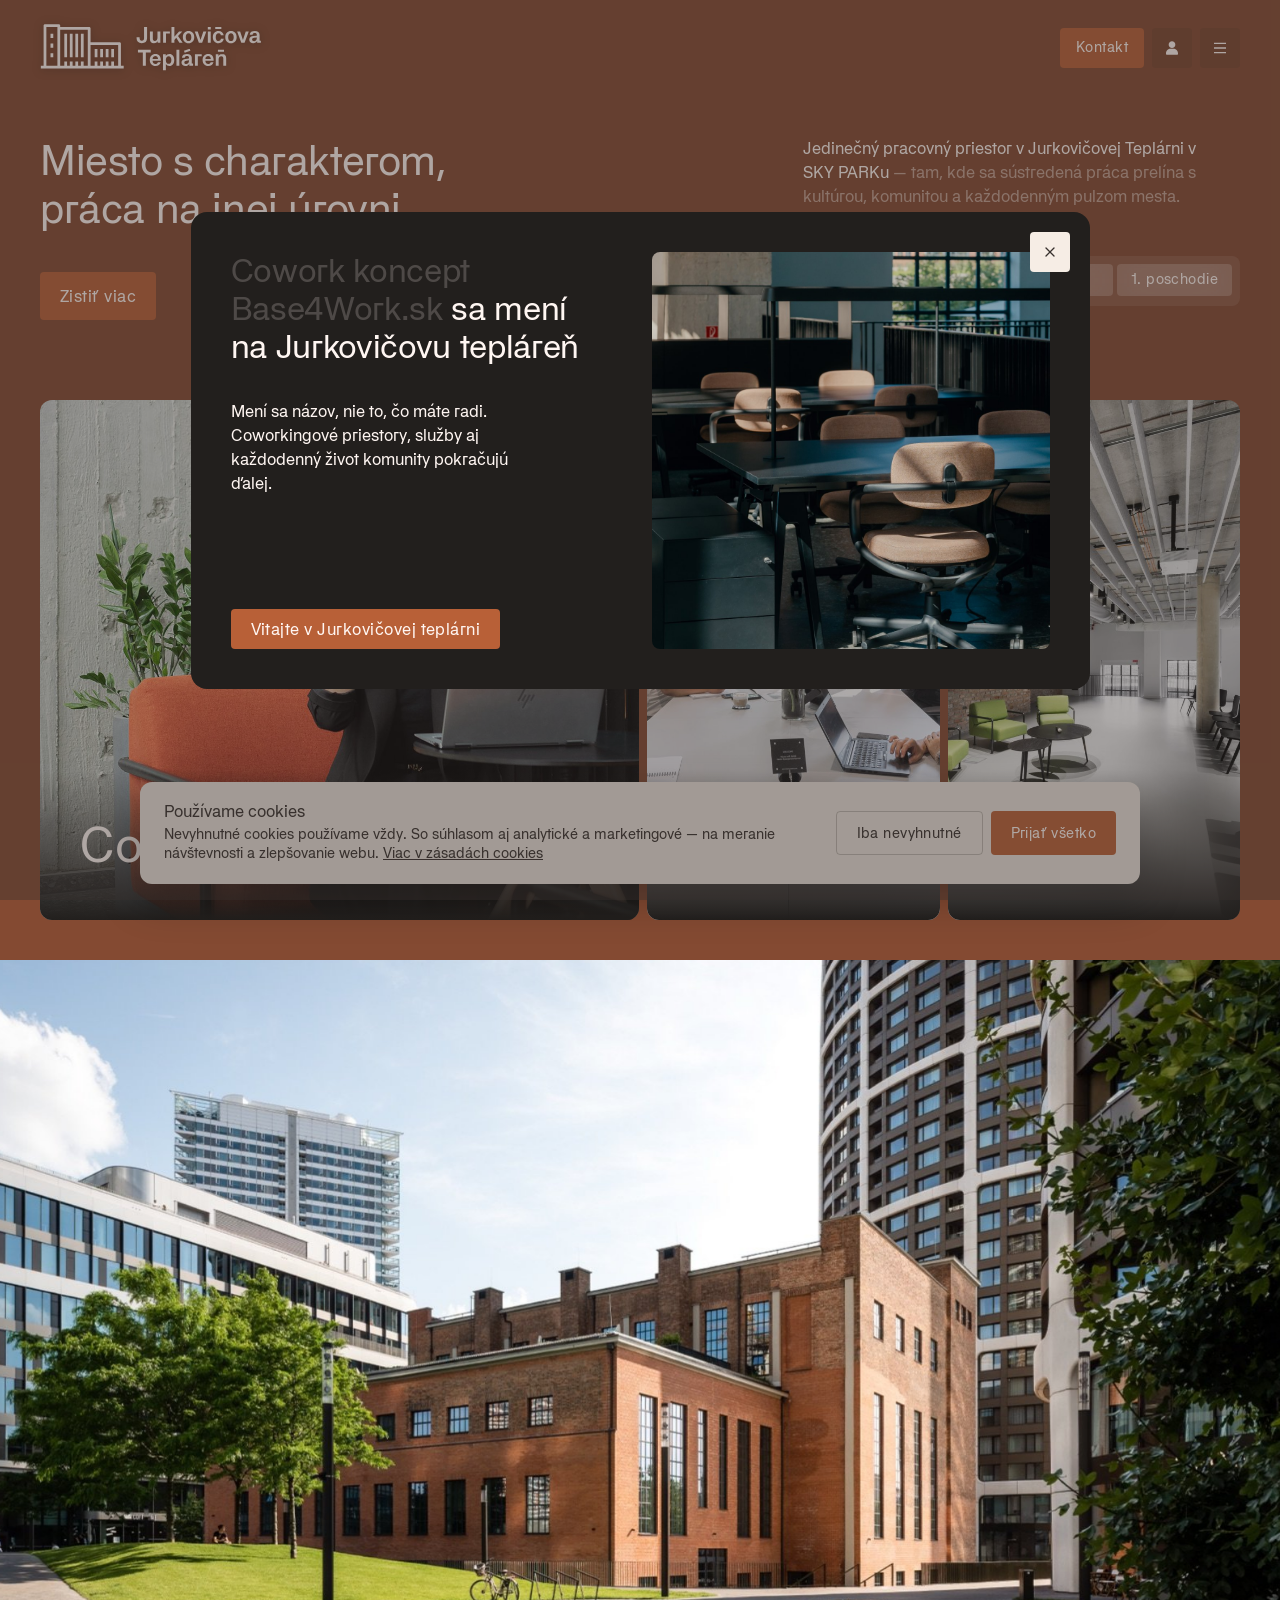
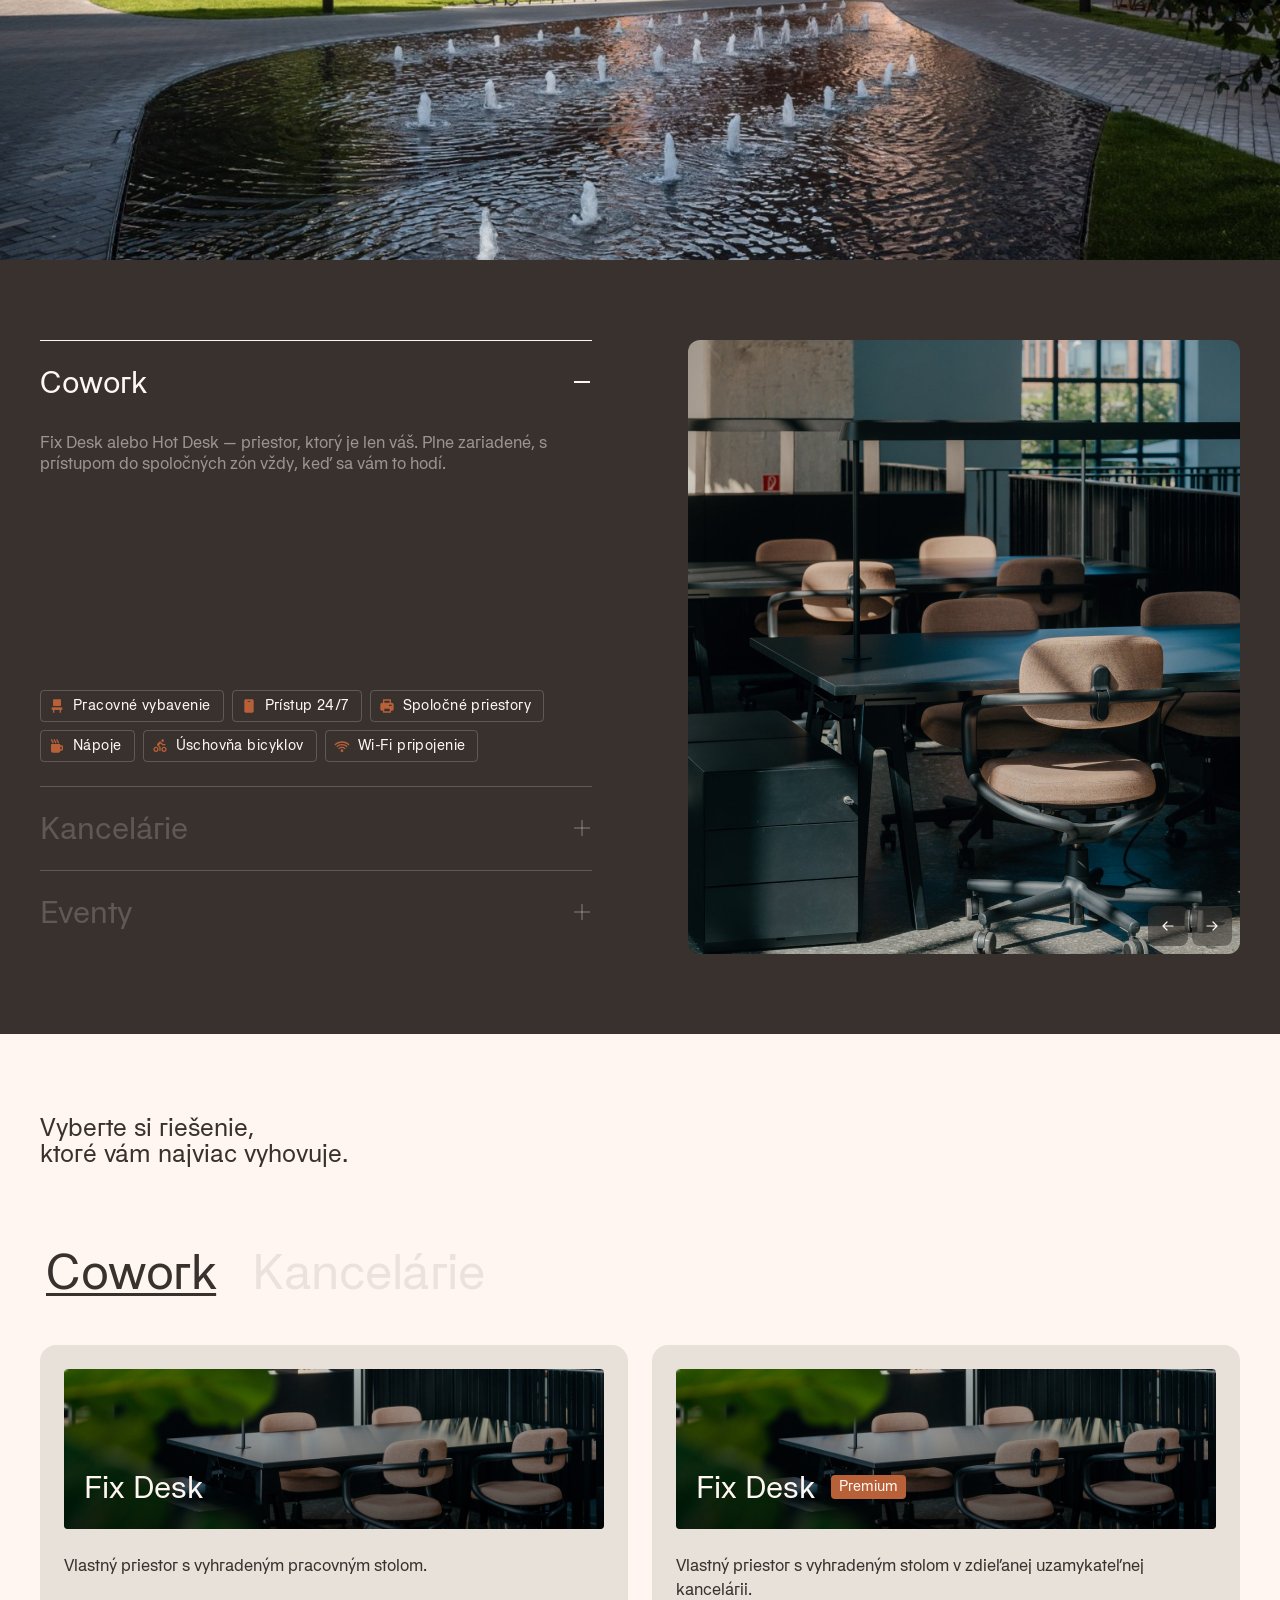
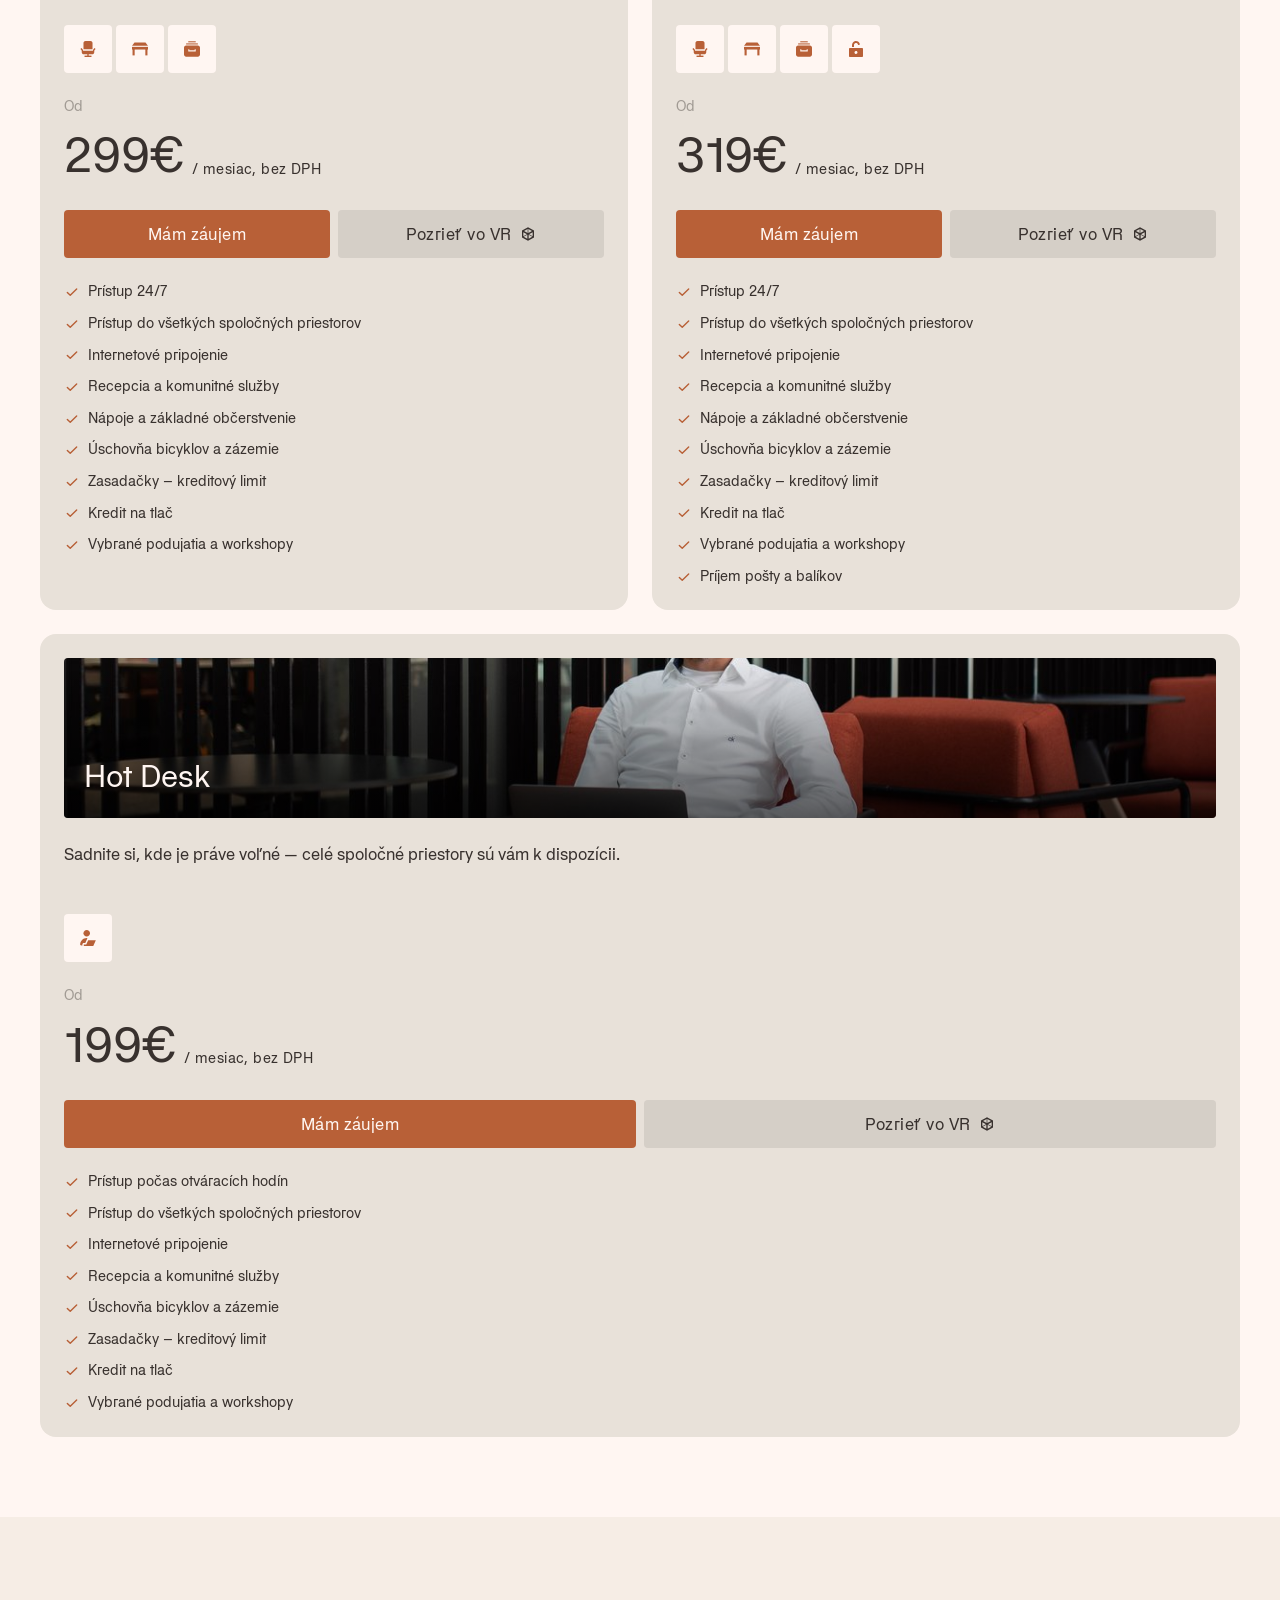
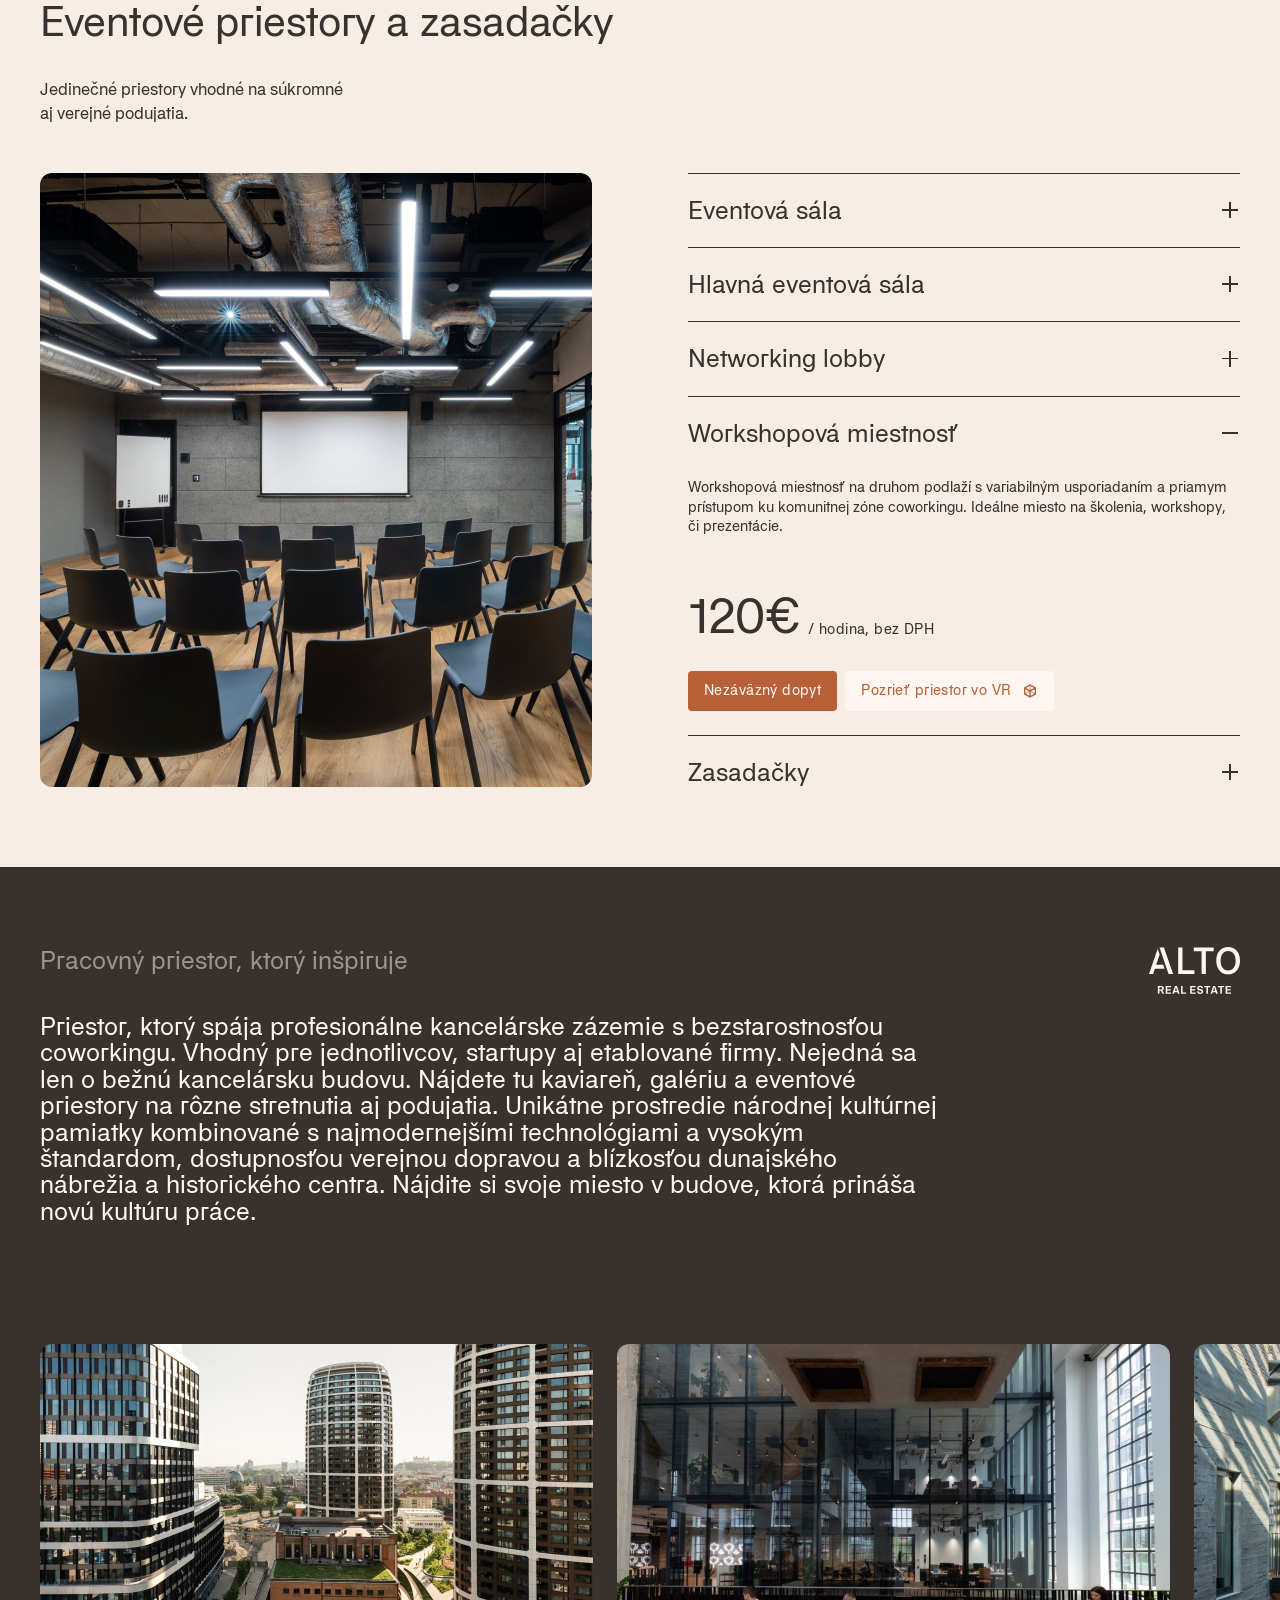
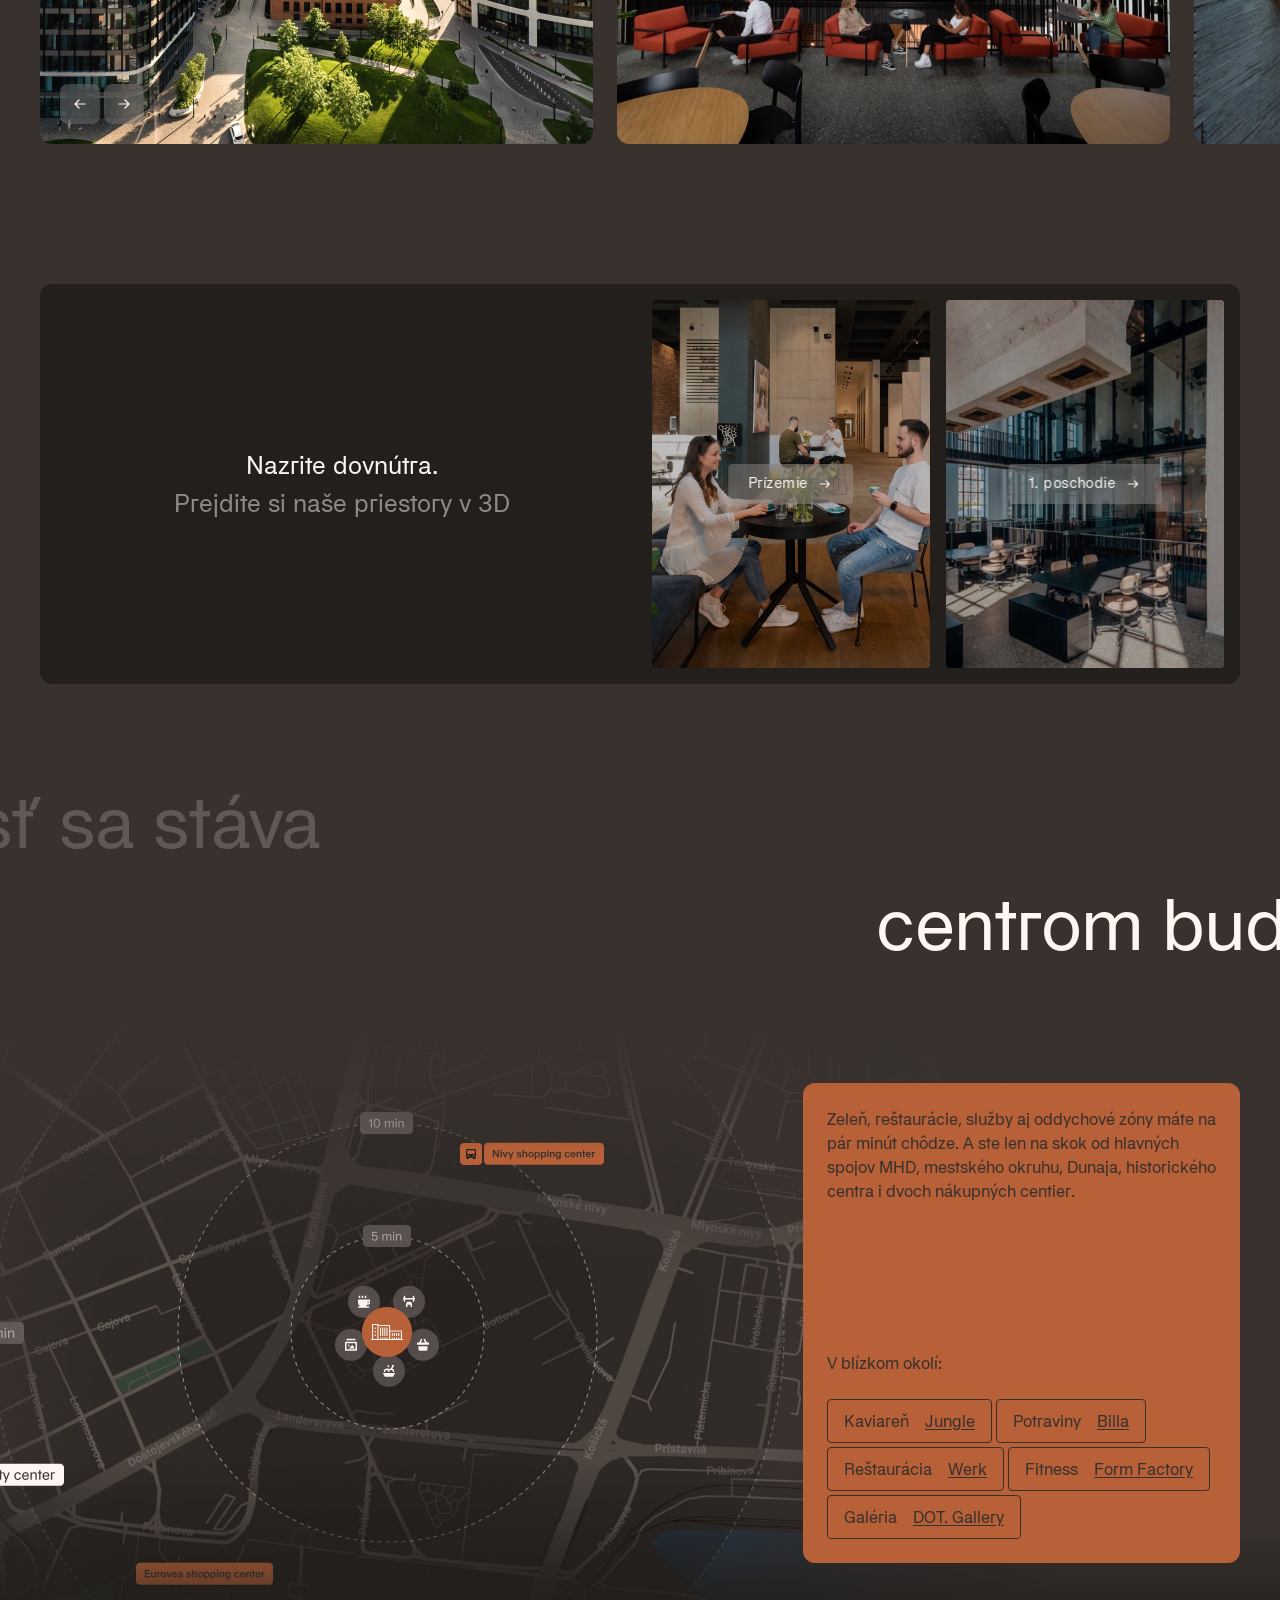
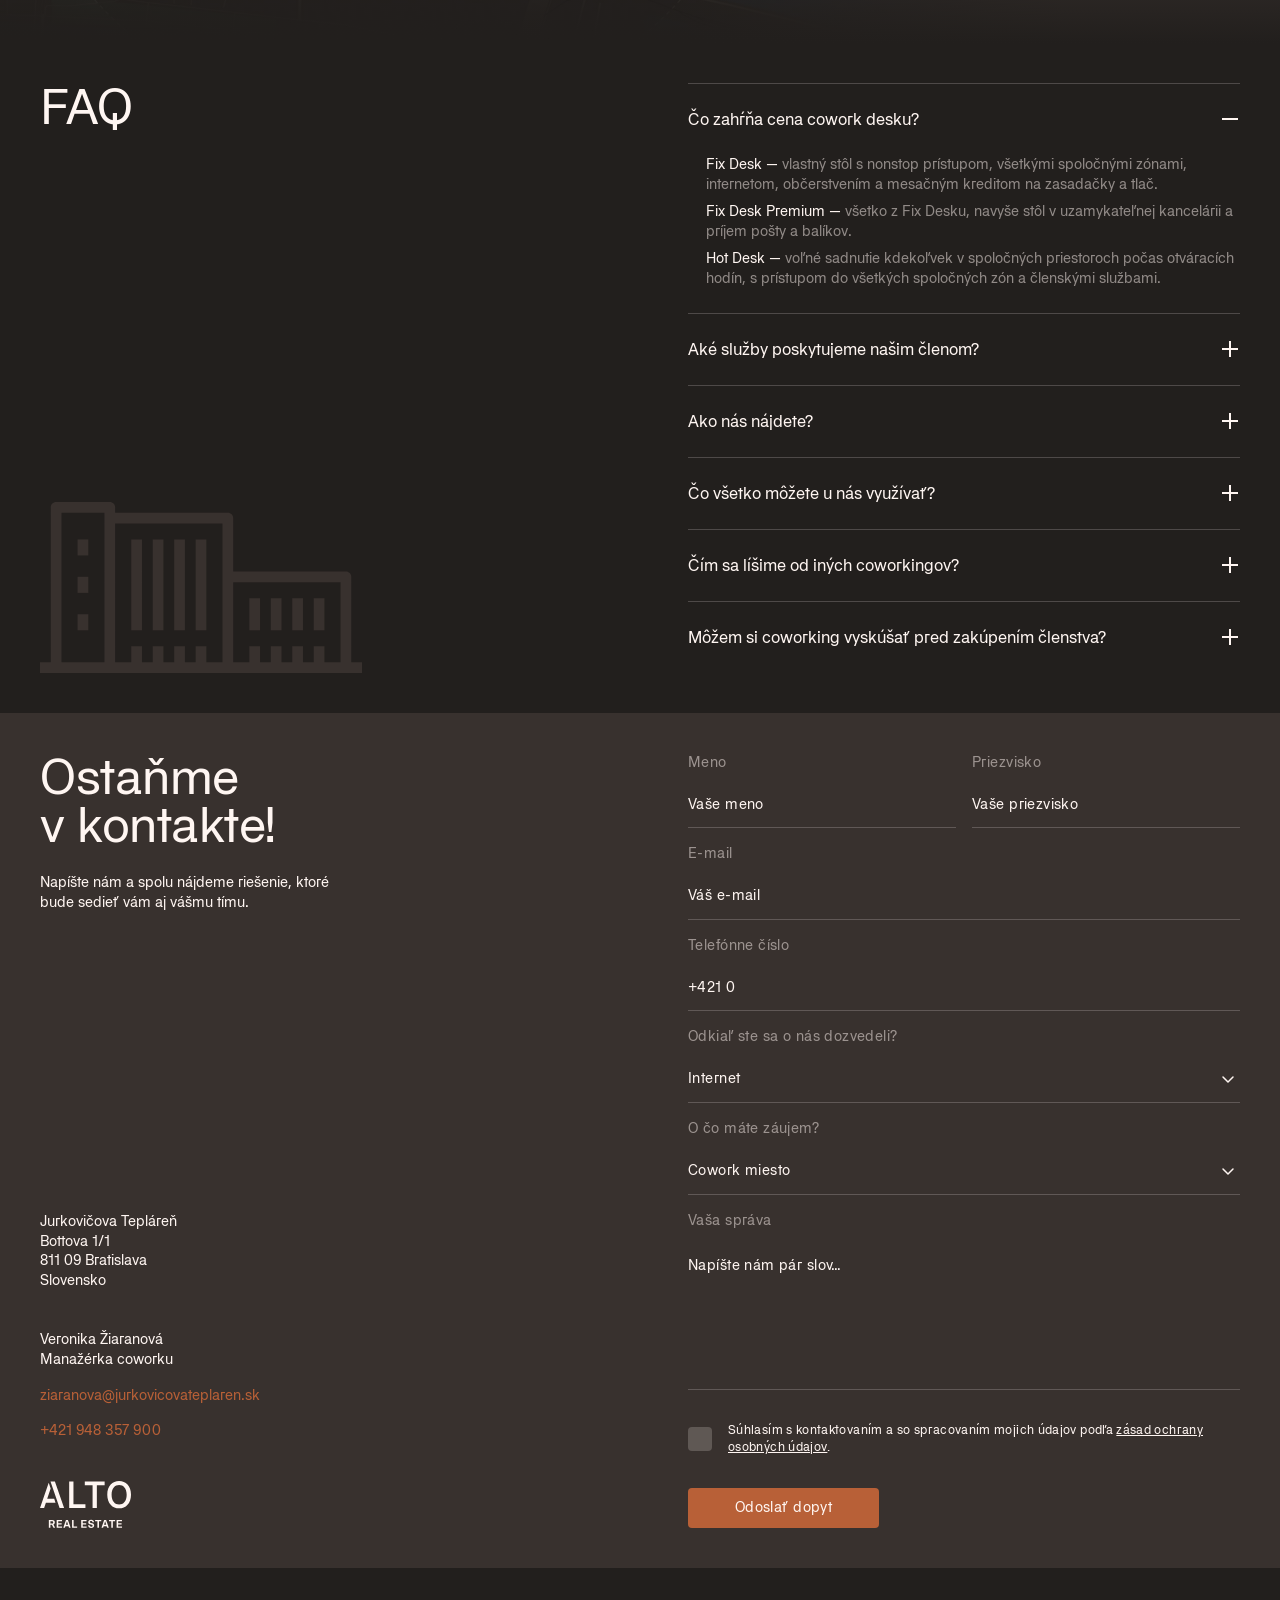
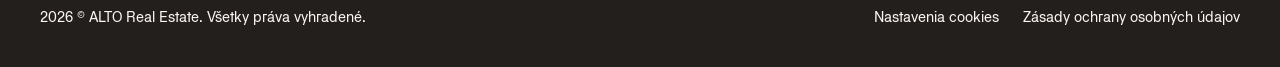
==== commit e99fc4e9: "Contact: remove Nina Gašparík, Veronika Žiaranová stays as the only contact person" ====
--- a/index.html
+++ b/index.html
@@ -613,11 +613,6 @@
               <p class="contact__person-name">Veronika Žiaranová<br>Cowork Manager</p>
               <p class="contact__person-link"><a href="mailto:ziaranova@jurkovicovateplaren.sk">ziaranova@jurkovicovateplaren.sk</a></p>
               <p class="contact__person-link"><a href="tel:+421948357900">+421 948 357 900</a></p>
-            </div>
-            <div class="contact__person">
-              <p class="contact__person-name">Nina Gašparík<br>Event Coordinator</p>
-              <p class="contact__person-link"><a href="mailto:gasparik@jurkovicovateplaren.sk">gasparik@jurkovicovateplaren.sk</a></p>
-              <p class="contact__person-link"><a href="tel:+421903710905">+421 903 710 905</a></p>
             </div>
           </div>
           <a class="contact__brand" href="https://www.altorealestate.sk" target="_blank" rel="noopener" aria-label="ALTO Real Estate"><img src="images/alto-logo-light.svg" alt="ALTO" /></a>
--- a/css/styles.css
+++ b/css/styles.css
@@ -289,13 +289,39 @@
   display: flex;
   flex-direction: column;
   gap: 10px;
+  /* closed = clipped to the top row (Contact + X sit exactly over the header pill),
+     so opening reads as the pill rolling down. clip-path keeps the glass intact and
+     costs no layout. Close: roll up first, fade at the very end. */
+  --nav-row: 56px; /* 8 + 40 + 8 */
   opacity: 0;
-  transform: translateY(-6px);
+  visibility: hidden;
+  clip-path: inset(0 0 calc(100% - var(--nav-row)) 0 round var(--radius-small));
   pointer-events: none;
-  transition: opacity .28s ease, transform .28s ease;
-}
-body.menu-open .nav-panel { opacity: 1; transform: none; pointer-events: auto; }
-body.menu-open .header-actions { visibility: hidden; }
+  transition: clip-path .42s cubic-bezier(.4, 0, .2, 1), opacity .2s ease .24s, visibility 0s linear .46s;
+}
+body.menu-open .nav-panel {
+  opacity: 1;
+  visibility: visible;
+  clip-path: inset(0 0 0 0 round var(--radius-small));
+  pointer-events: auto;
+  transition: clip-path .75s cubic-bezier(.16, 1, .3, 1), opacity .18s ease, visibility 0s;
+}
+/* items arrive one by one while the panel unrolls (--i is set in main.js).
+   Keyframes, not transitions, so the hover/press transitions on these elements stay
+   untouched; fill is backwards only so :hover opacity still applies afterwards. */
+body.menu-open .nav-panel__link,
+body.menu-open .nav-panel__lang,
+body.menu-open .nav-panel__client {
+  animation: navItemIn .6s cubic-bezier(.16, 1, .3, 1) backwards;
+  animation-delay: calc(140ms + var(--i, 0) * 50ms);
+}
+@keyframes navItemIn {
+  from { opacity: 0; transform: translateY(-10px); }
+  to   { opacity: 1; transform: none; }
+}
+/* the header pill hides instantly on open and returns once the panel has rolled up */
+.header-actions { transition: visibility 0s linear .3s; }
+body.menu-open .header-actions { visibility: hidden; transition: visibility 0s; }
 .nav-panel__top { display: flex; gap: 10px; align-items: center; }
 .nav-panel__contact { flex: 1; }
 .nav-panel__x {
@@ -438,7 +464,6 @@
   font-weight: 400;
   color: var(--stone-100);
 }
-.hero__spacer { flex: 0 0 91px; }
 /* right column: subheading on top, VR bar below */
 .hero__top-right {
   width: 437px;
@@ -955,21 +980,6 @@
 /* office sub spans the full card width and reserves equal height so the
    images below line up across the three office cards */
 .price-card__sub--office { max-width: none; min-height: 80px; }
-.price-card__icon {
-  display: flex;
-  align-items: center;
-  justify-content: center;
-  width: 40px;
-  height: 40px;
-  flex: 0 0 40px;
-  border-radius: var(--radius-tiny);
-  background: var(--stone-100);
-  backdrop-filter: blur(10px);
-  -webkit-backdrop-filter: blur(10px);
-  color: var(--stone-900);
-}
-.price-card__icon svg,
-.price-card__icon img { width: 16px; height: 16px; display: block; }
 
 /* row of "what your desk includes" icons (above the price), each with a
    dark tooltip on hover — Figma 68:3260 */
@@ -1858,7 +1868,6 @@
   .offer { padding: 40px 0; }
   .pricing, .events { padding: 40px var(--pad-x); }
   .hero__top { flex-direction: column; gap: 32px; }
-  .hero__spacer { display: none; }
   .hero__headline { flex: 0 0 auto; width: 100%; max-width: 640px; }
   .hero__title { font-size: 36px; }
   .hero__top-right { width: 100%; align-items: flex-start; }
@@ -2339,7 +2348,7 @@
   body.hdr-glass .site-header { background: rgba(34, 31, 29, .92); }
   .nav-panel { background: var(--stone-950); }
   .hero__vr, .btn--icon, .offer__ctrl, .about__ctrl, .pricing__ctrl,
-  .price-card__amen-item, .price-card__icon, .vr-btn, .tour__btn, .e404__cta {
+  .price-card__amen-item, .vr-btn, .tour__btn, .e404__cta {
     -webkit-backdrop-filter: none !important;
     backdrop-filter: none !important;
   }
@@ -2360,4 +2369,6 @@
   .line-reveal::before { transform: none !important; transition: none !important; }
   .datepicker__pop { transition: none; opacity: 1; transform: none; }
   .price-card__tip { transition: none; }
-}
+  .nav-panel, body.menu-open .nav-panel { clip-path: none; transition: opacity .2s ease, visibility 0s; }
+  body.menu-open .nav-panel__link, body.menu-open .nav-panel__lang, body.menu-open .nav-panel__client { animation: none; }
+}
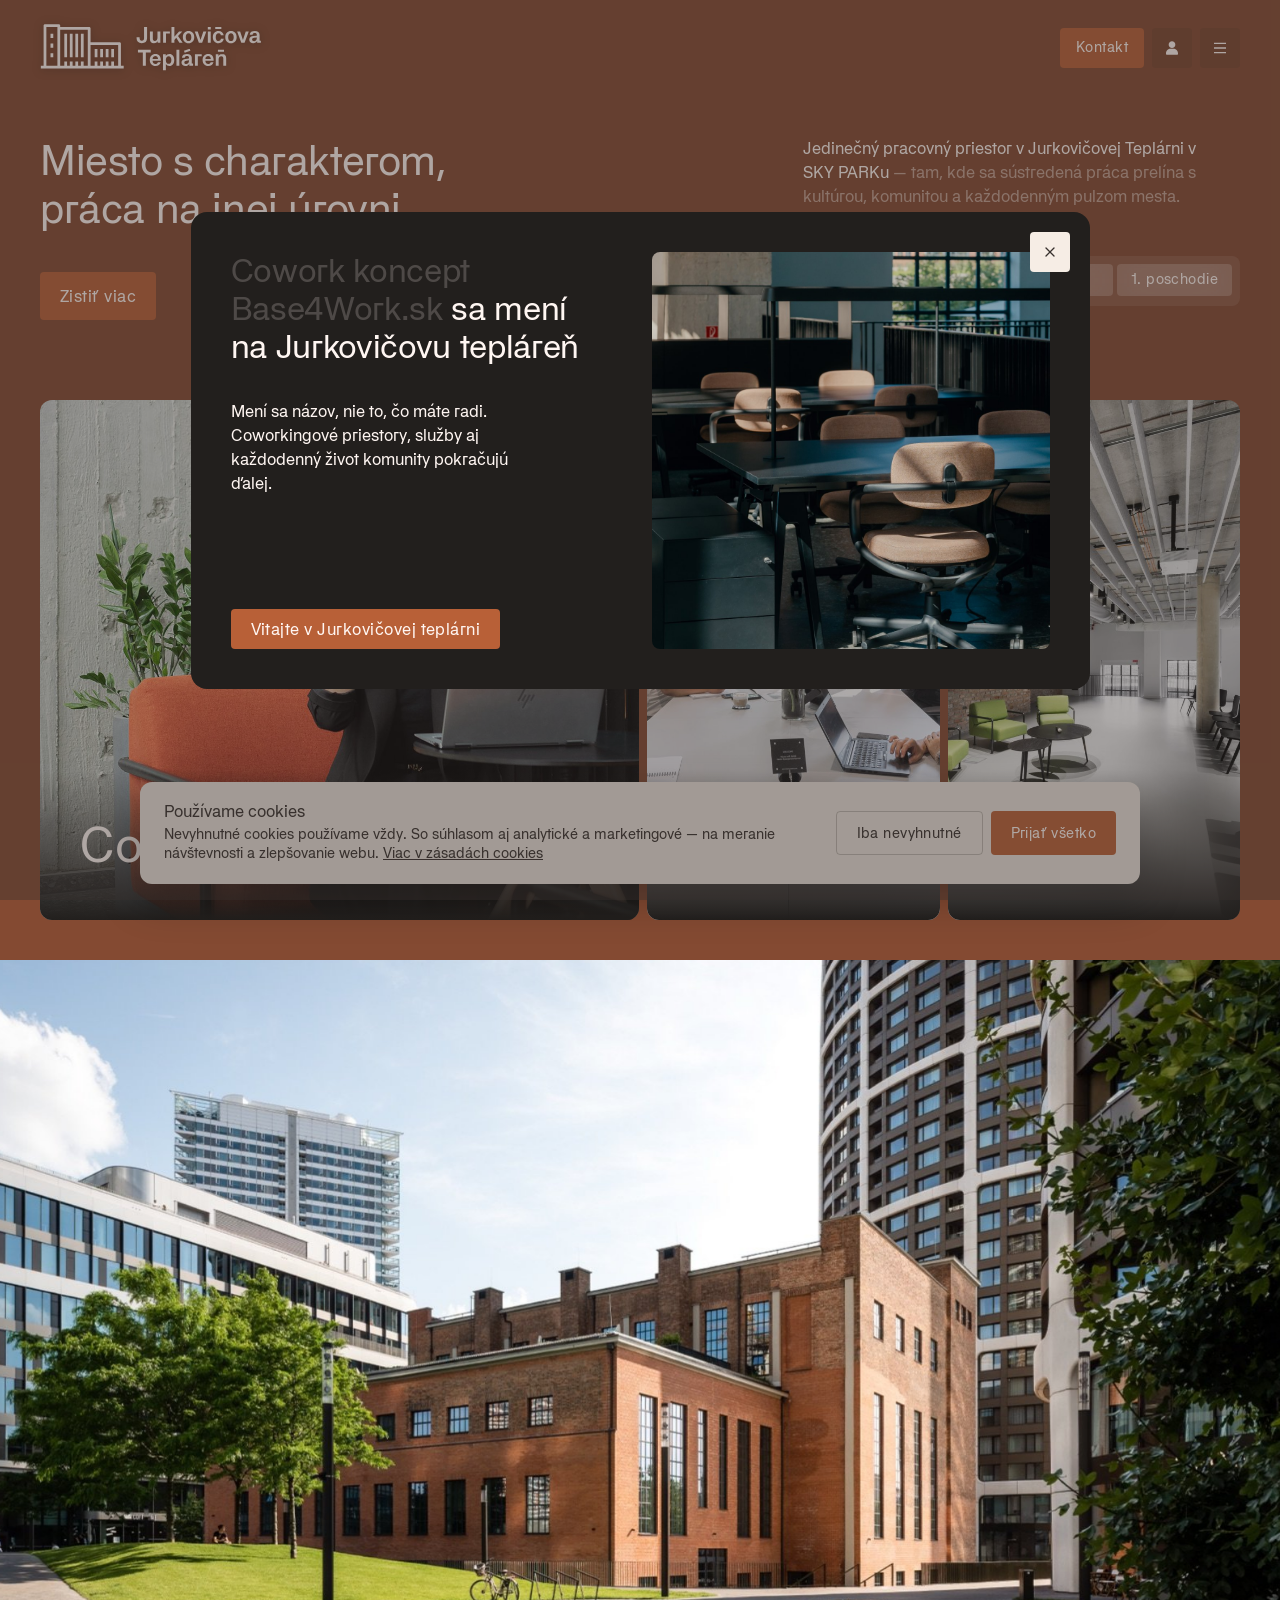
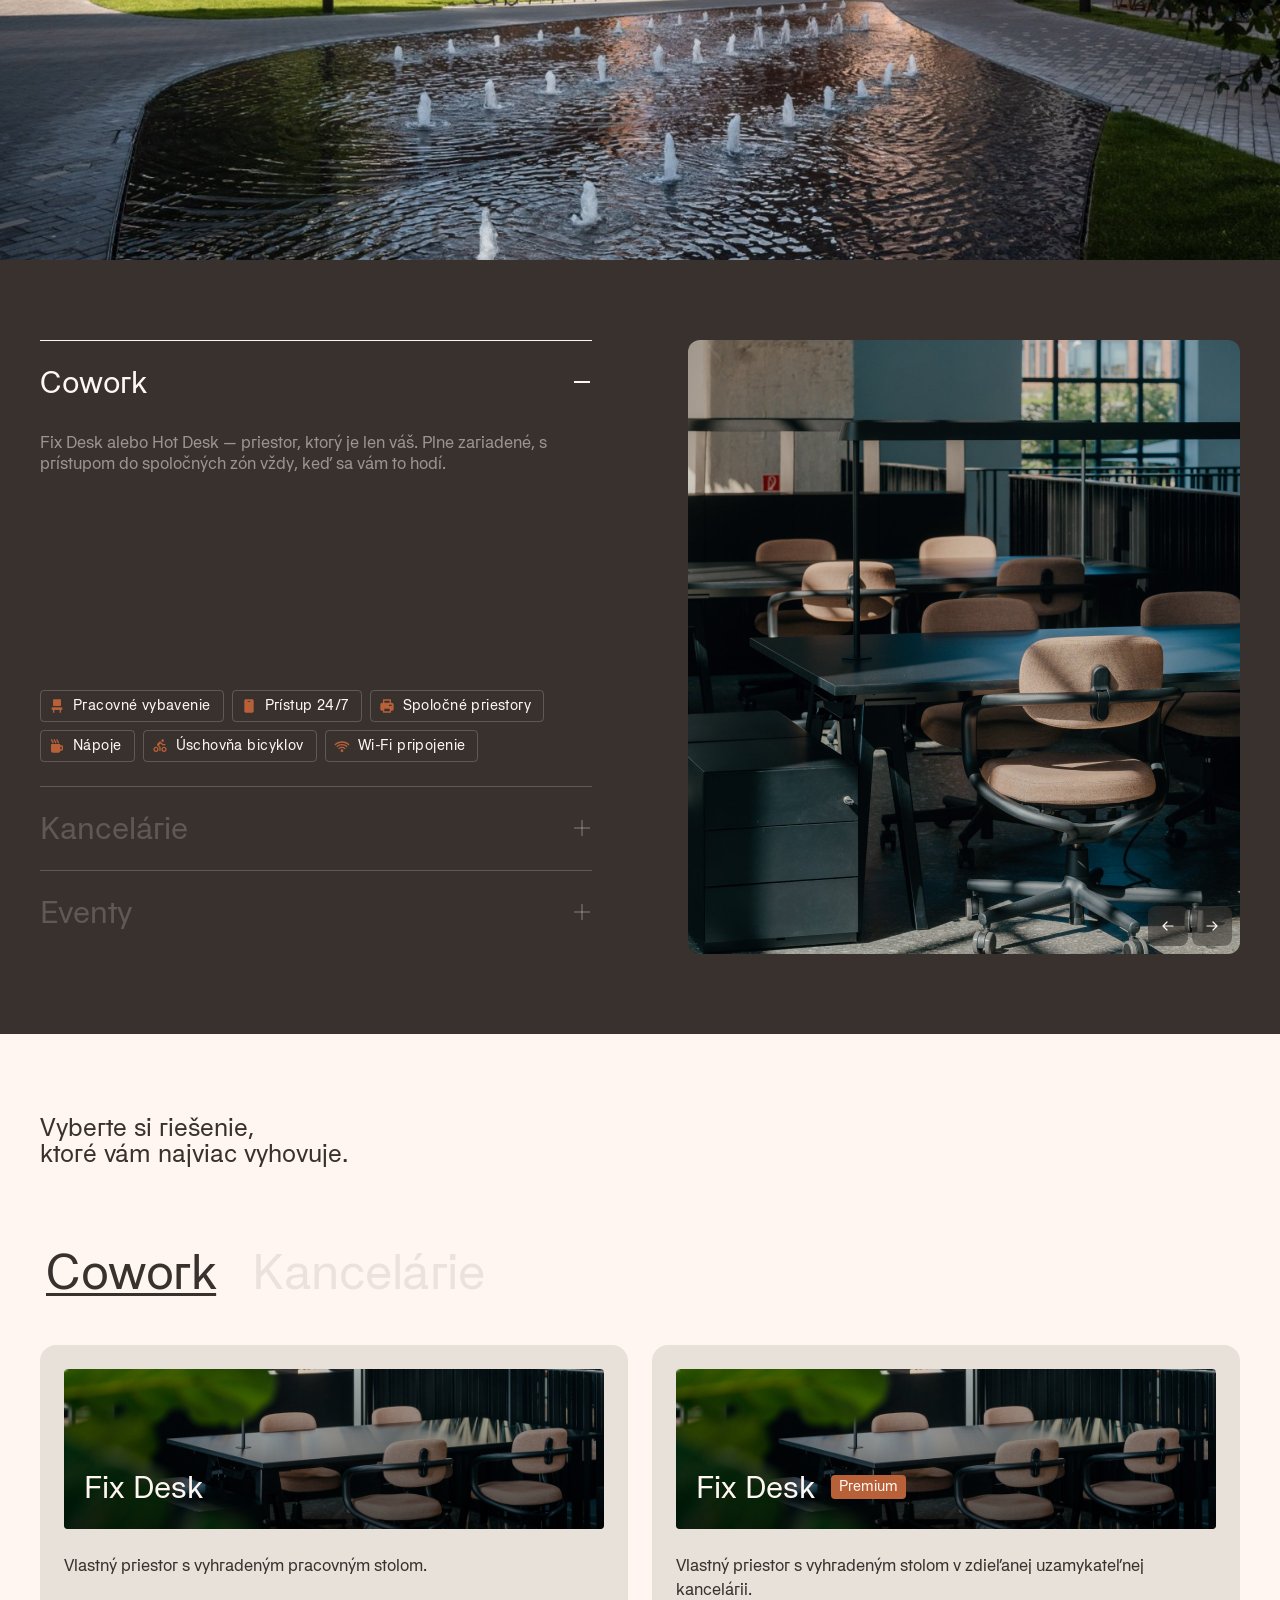
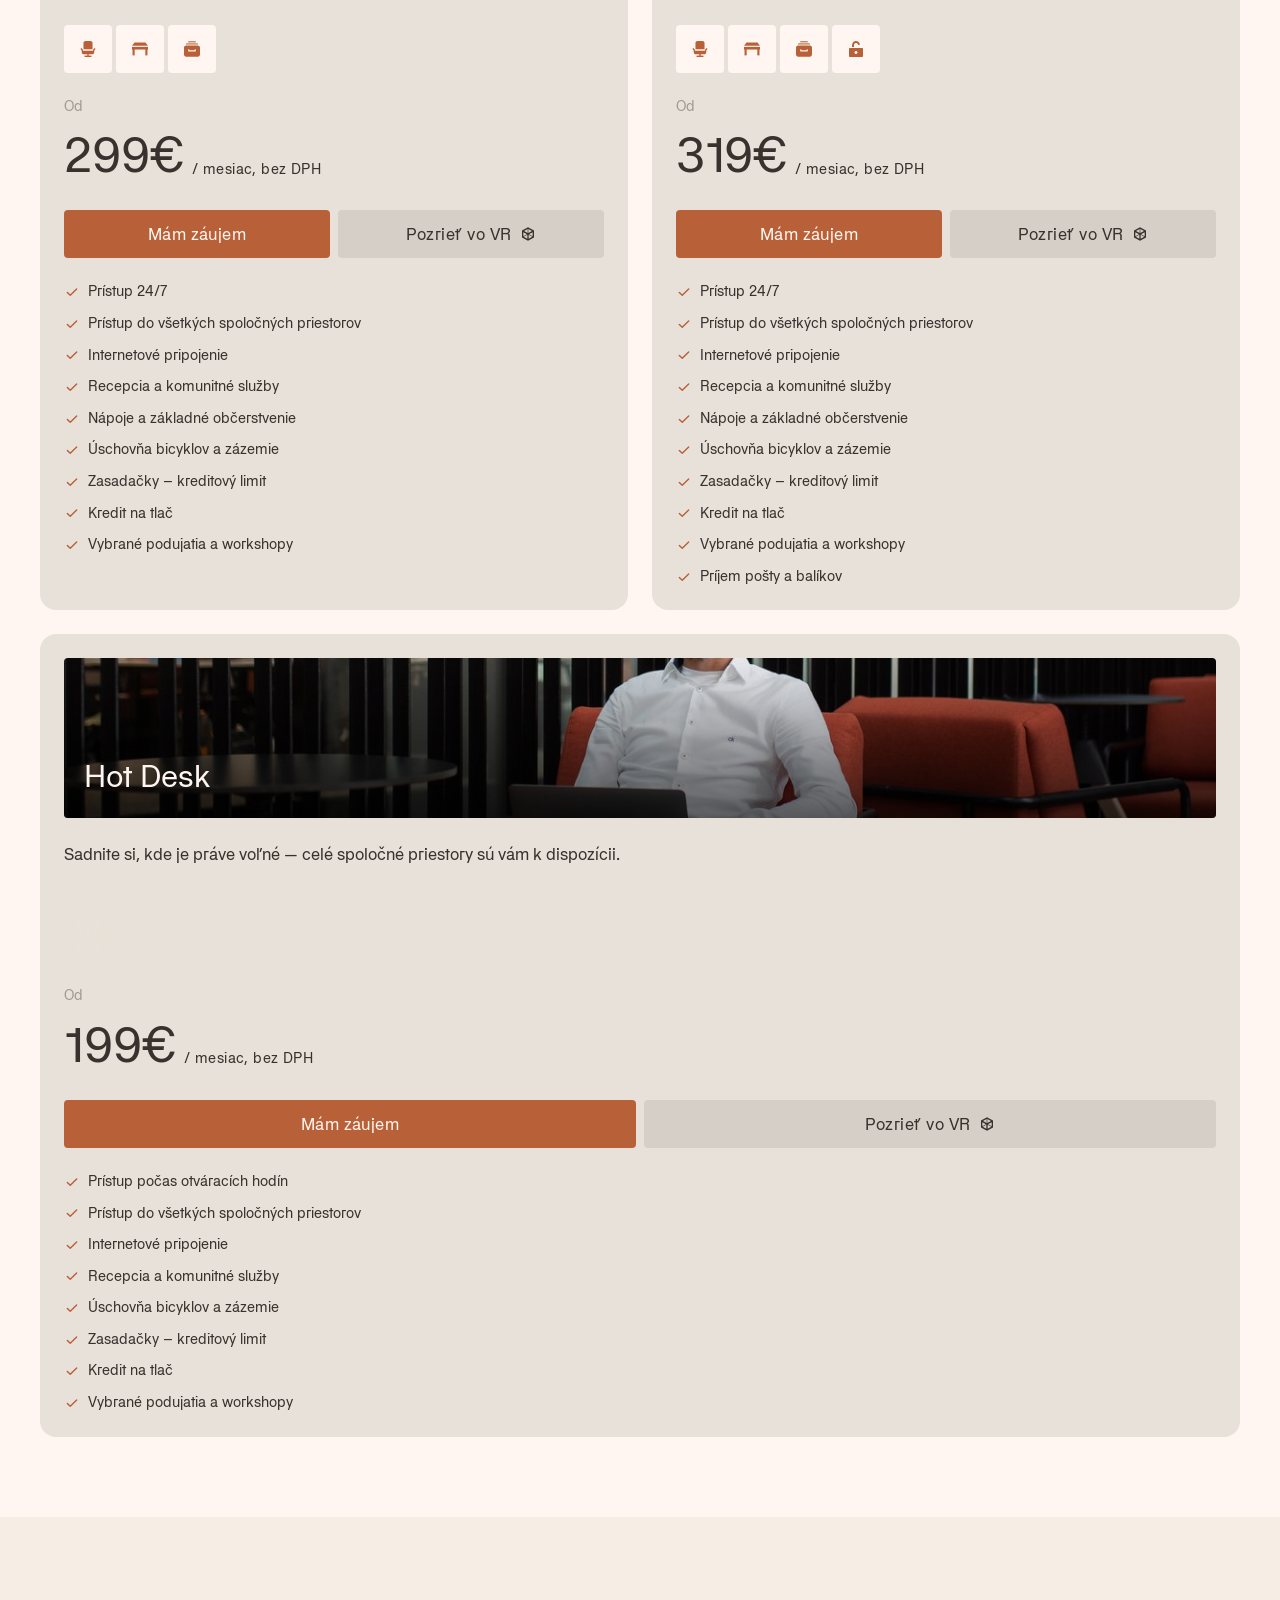
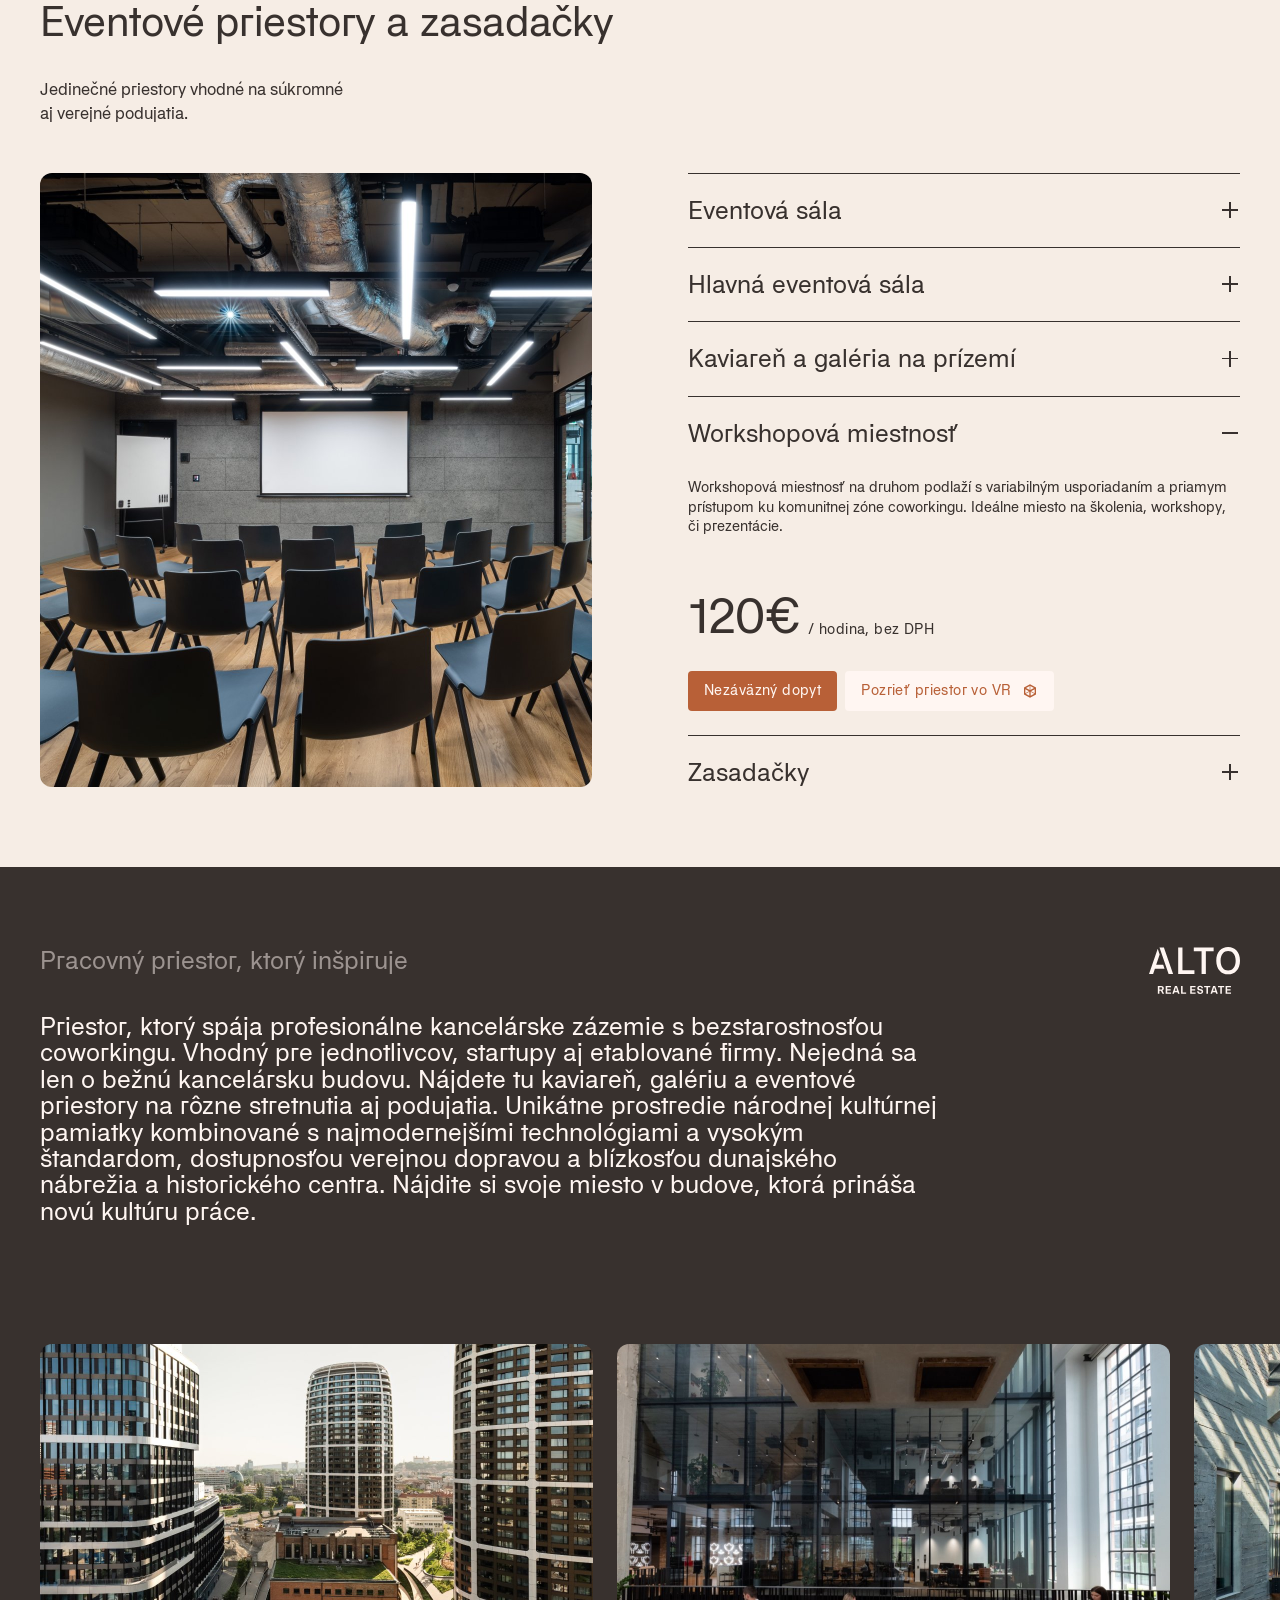
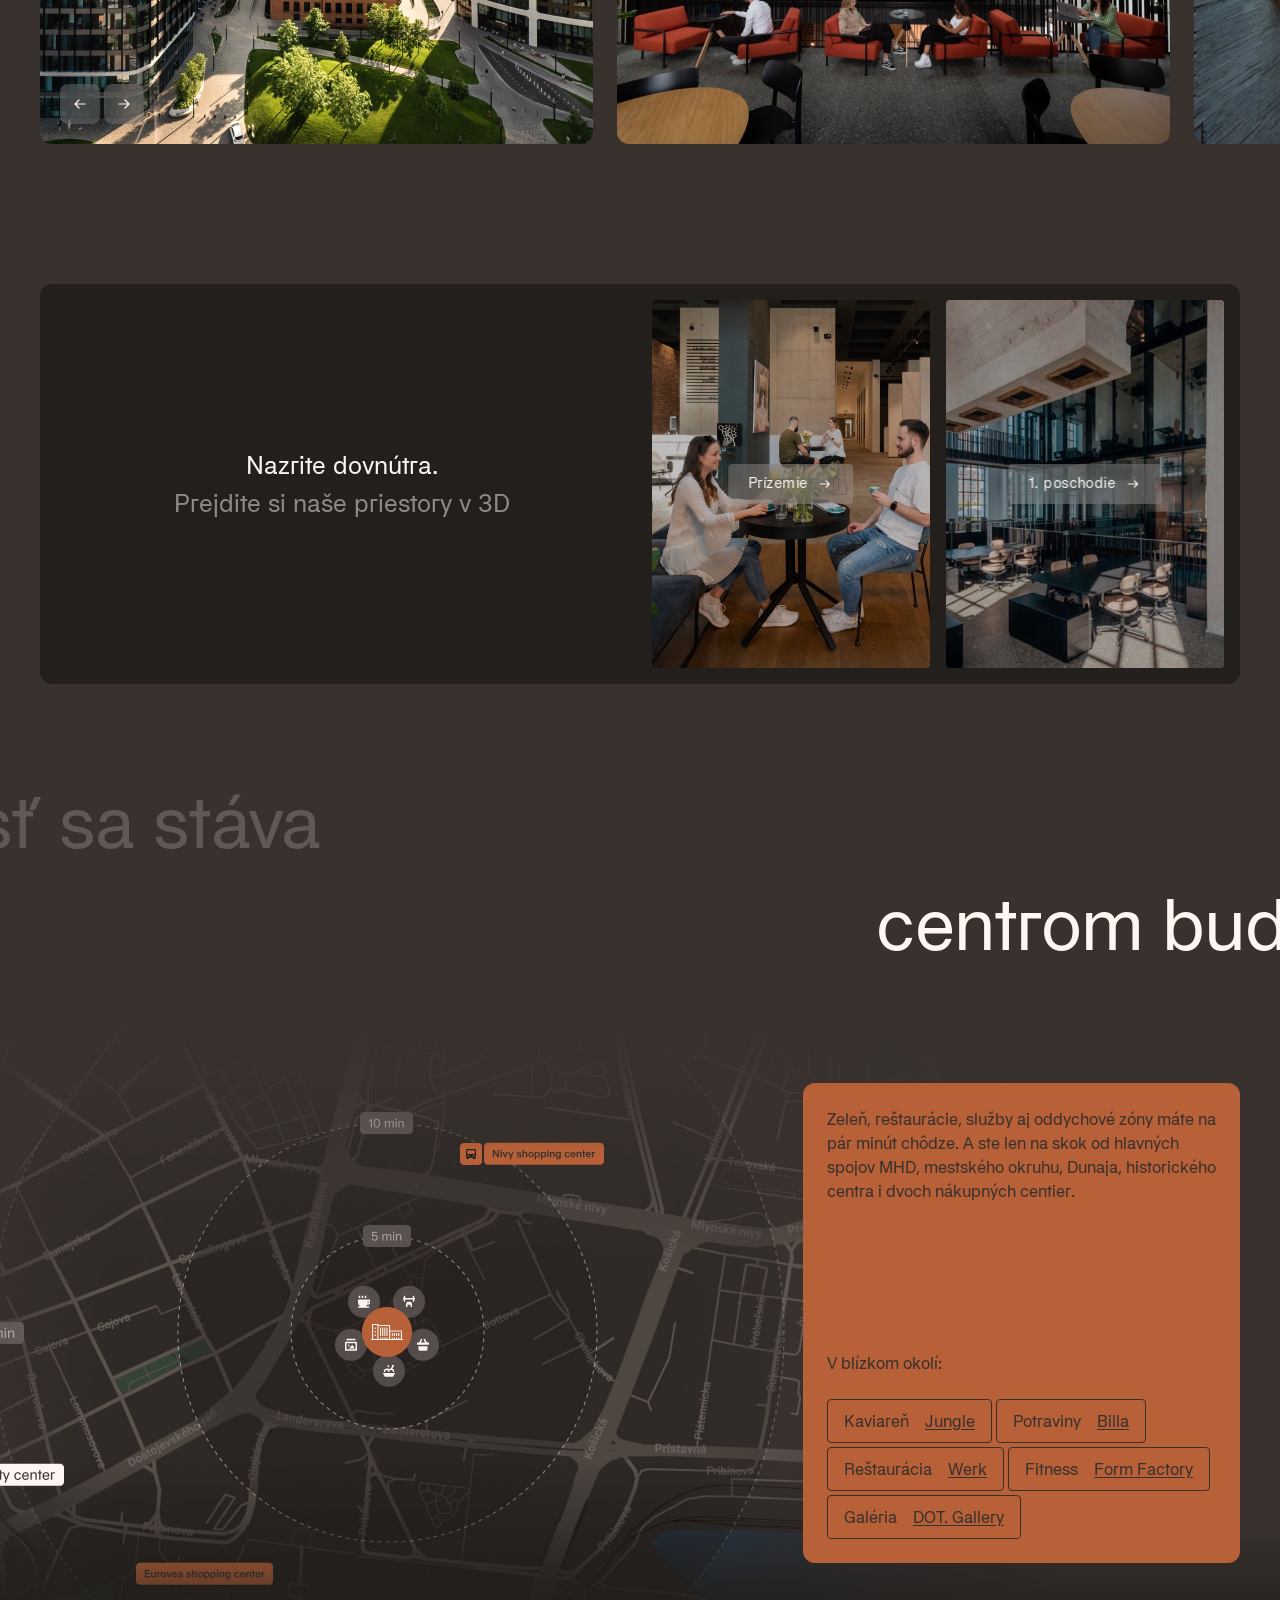
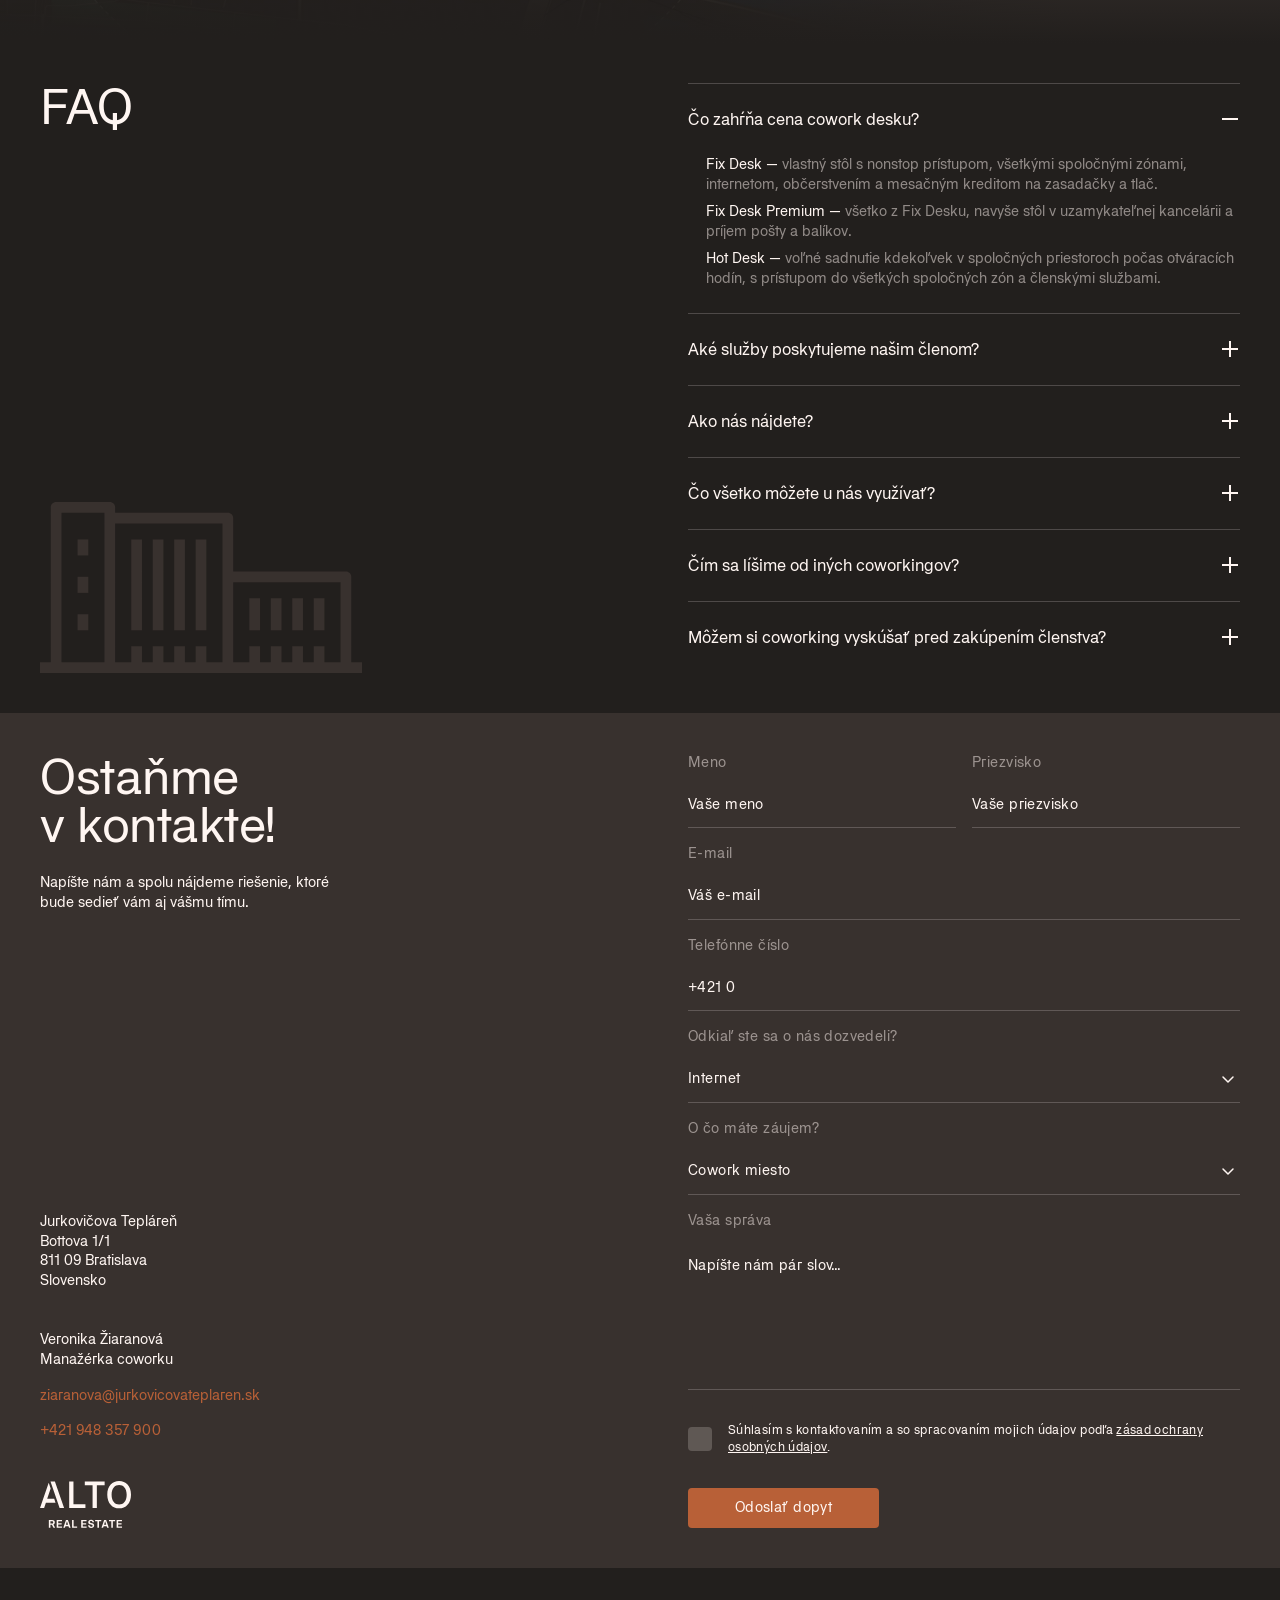
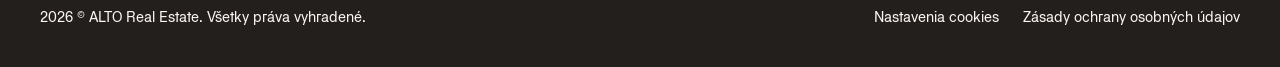
==== commit 9112c642: "Events: "Networking lobby" → "Café & gallery on ground floor", new photos - rename the row in both l" ====
--- a/index.html
+++ b/index.html
@@ -378,11 +378,11 @@
               </div>
             </div>
           </div>
-          <div class="evrow" data-space="networking-lobby">
-            <button class="evrow__head" type="button"><span class="evrow__name">Networking lobby</span><span class="evrow__toggle"></span></button>
+          <div class="evrow" data-space="cafe-gallery">
+            <button class="evrow__head" type="button"><span class="evrow__name">Café &amp; gallery on ground floor</span><span class="evrow__toggle"></span></button>
             <div class="evrow__body">
               <div class="evrow__inner">
-                <p class="evrow__desc">An open, light-filled lobby at the heart of the building — the natural spot for receptions, coffee breaks and informal networking before or after your event. Flexible seating, a community bar and direct access to the event halls.</p>
+                <p class="evrow__desc">The café and gallery on the ground floor bring together good coffee, art and the unique atmosphere of a national cultural monument. A relaxed setting for receptions, exhibition openings, product launches or informal networking — on its own, or as a welcome area and a place to linger after events in the halls.</p>
                 <div class="evrow__price">
                   <div class="evrow__actions">
                     <a class="evrow__vr" href="https://my.matterport.com/show/?m=ro2yLGBB8oc&play=1&ss=132&sr=-.19,-.84" target="_blank" rel="noopener"><span>View space in VR</span><svg class="ic-3d" viewBox="0 0 16 16" aria-hidden="true"><use href="#ic-3d"/></svg></a>
@@ -691,9 +691,9 @@
     </nav>
   </footer>
 
-  <script src="js/i18n.js"></script>
+  <script src="js/i18n.js?v=20261117"></script>
   <script src="js/lenis.min.js"></script>
-  <script src="js/main.js"></script>
+  <script src="js/main.js?v=20261117"></script>
   <script src="js/consent.js"></script>
 </body>
 </html>
--- a/css/styles.css
+++ b/css/styles.css
@@ -1659,6 +1659,8 @@
 .contact__spacer { flex: 0 0 92px; }
 
 .contact__form { flex: 0 0 552px; display: flex; flex-direction: column; gap: 32px; }
+/* anti-spam honeypot — pushed off-screen, NOT display:none (bots skip those) */
+.contact__hp { position: absolute; left: -10000px; top: auto; width: 1px; height: 1px; overflow: hidden; }
 .contact__inputs { display: flex; flex-direction: column; gap: 16px; }
 .field-row { display: flex; gap: 16px; }
 .field { flex: 1 1 0; min-width: 0; display: flex; flex-direction: column; gap: 8px; position: relative; }
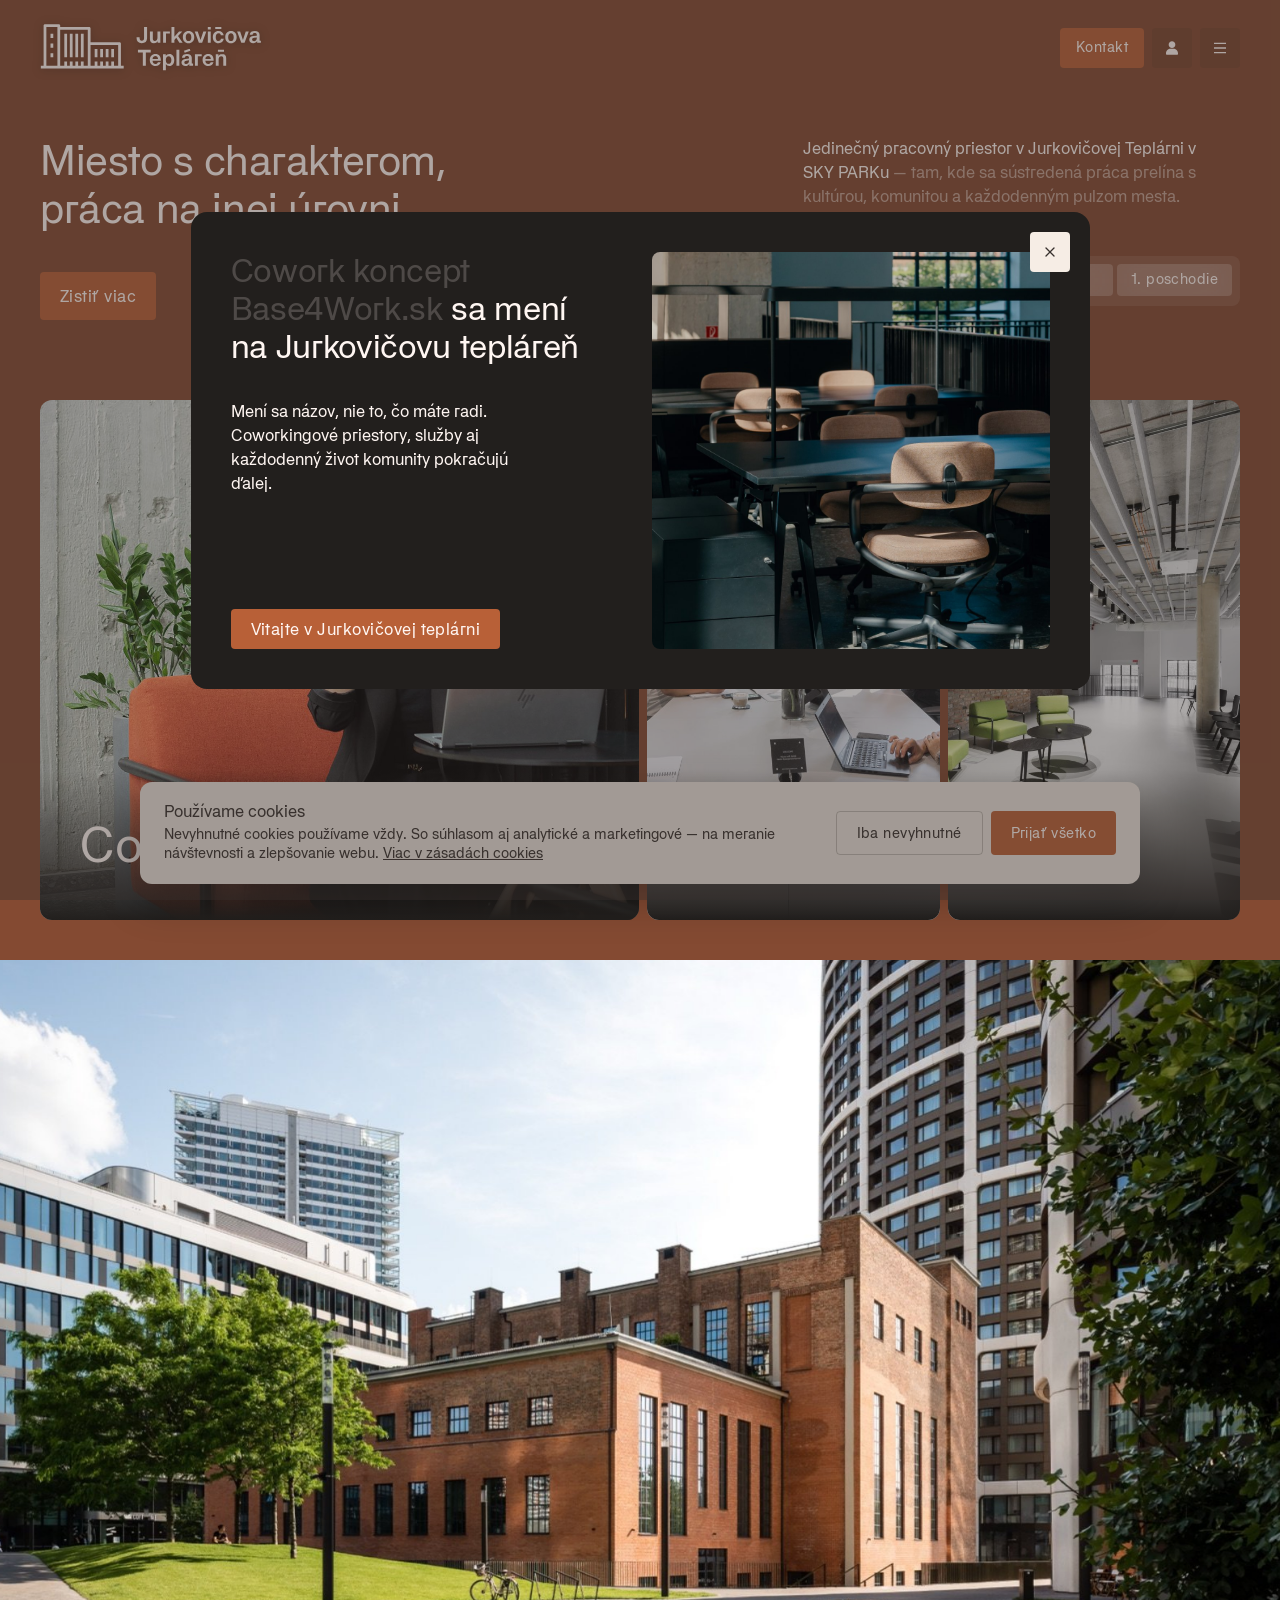
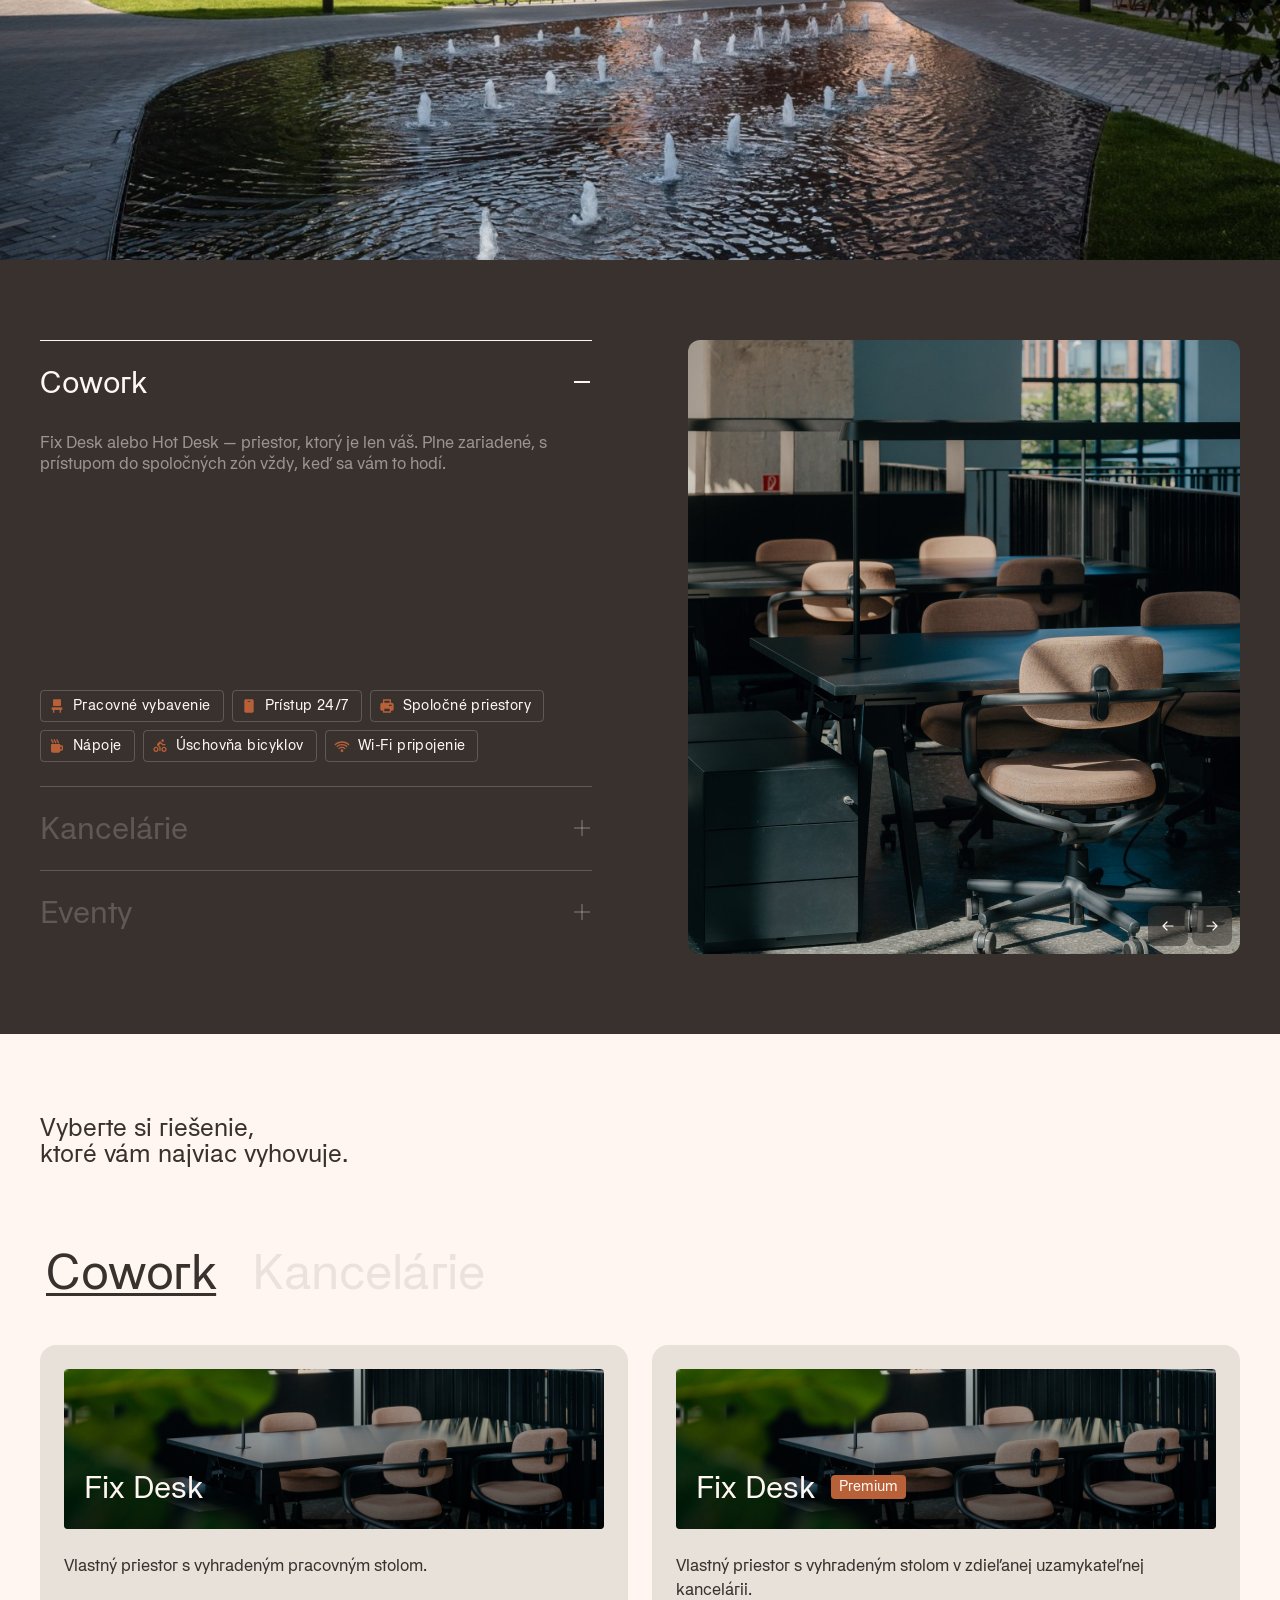
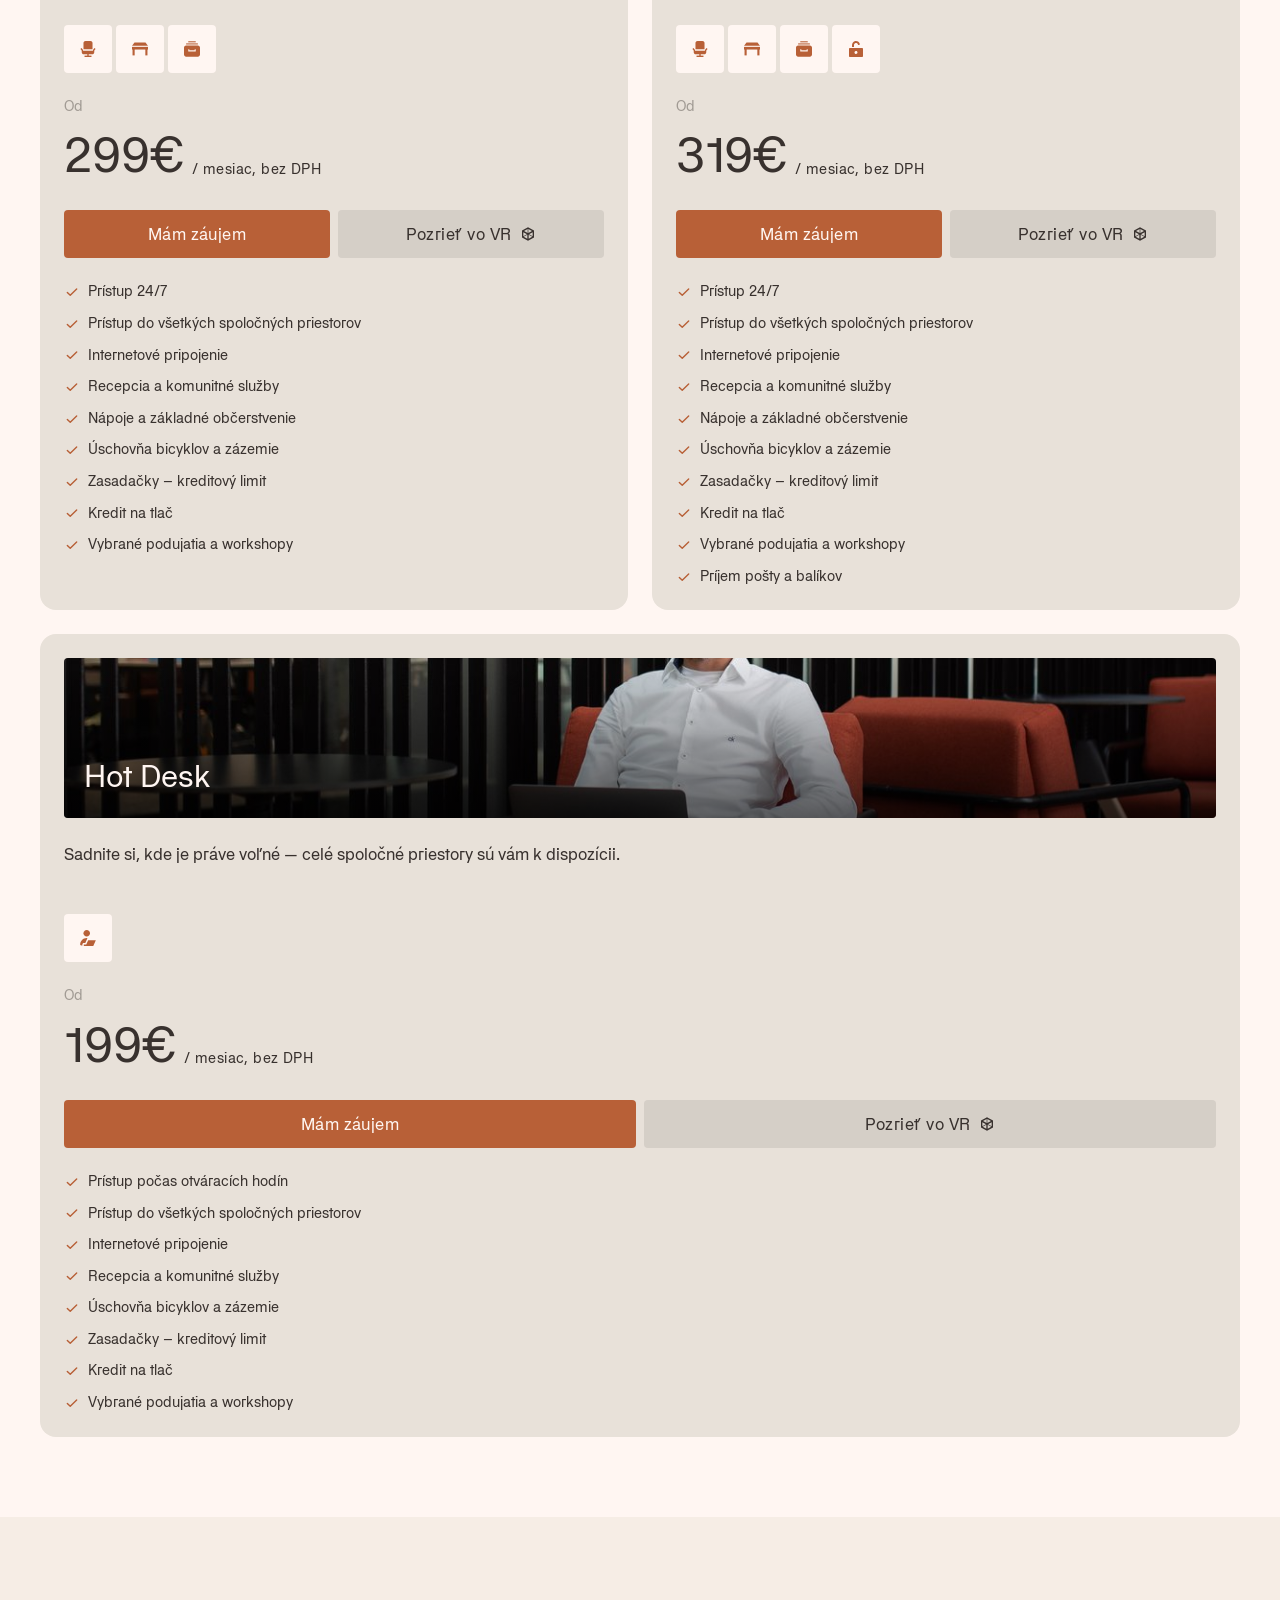
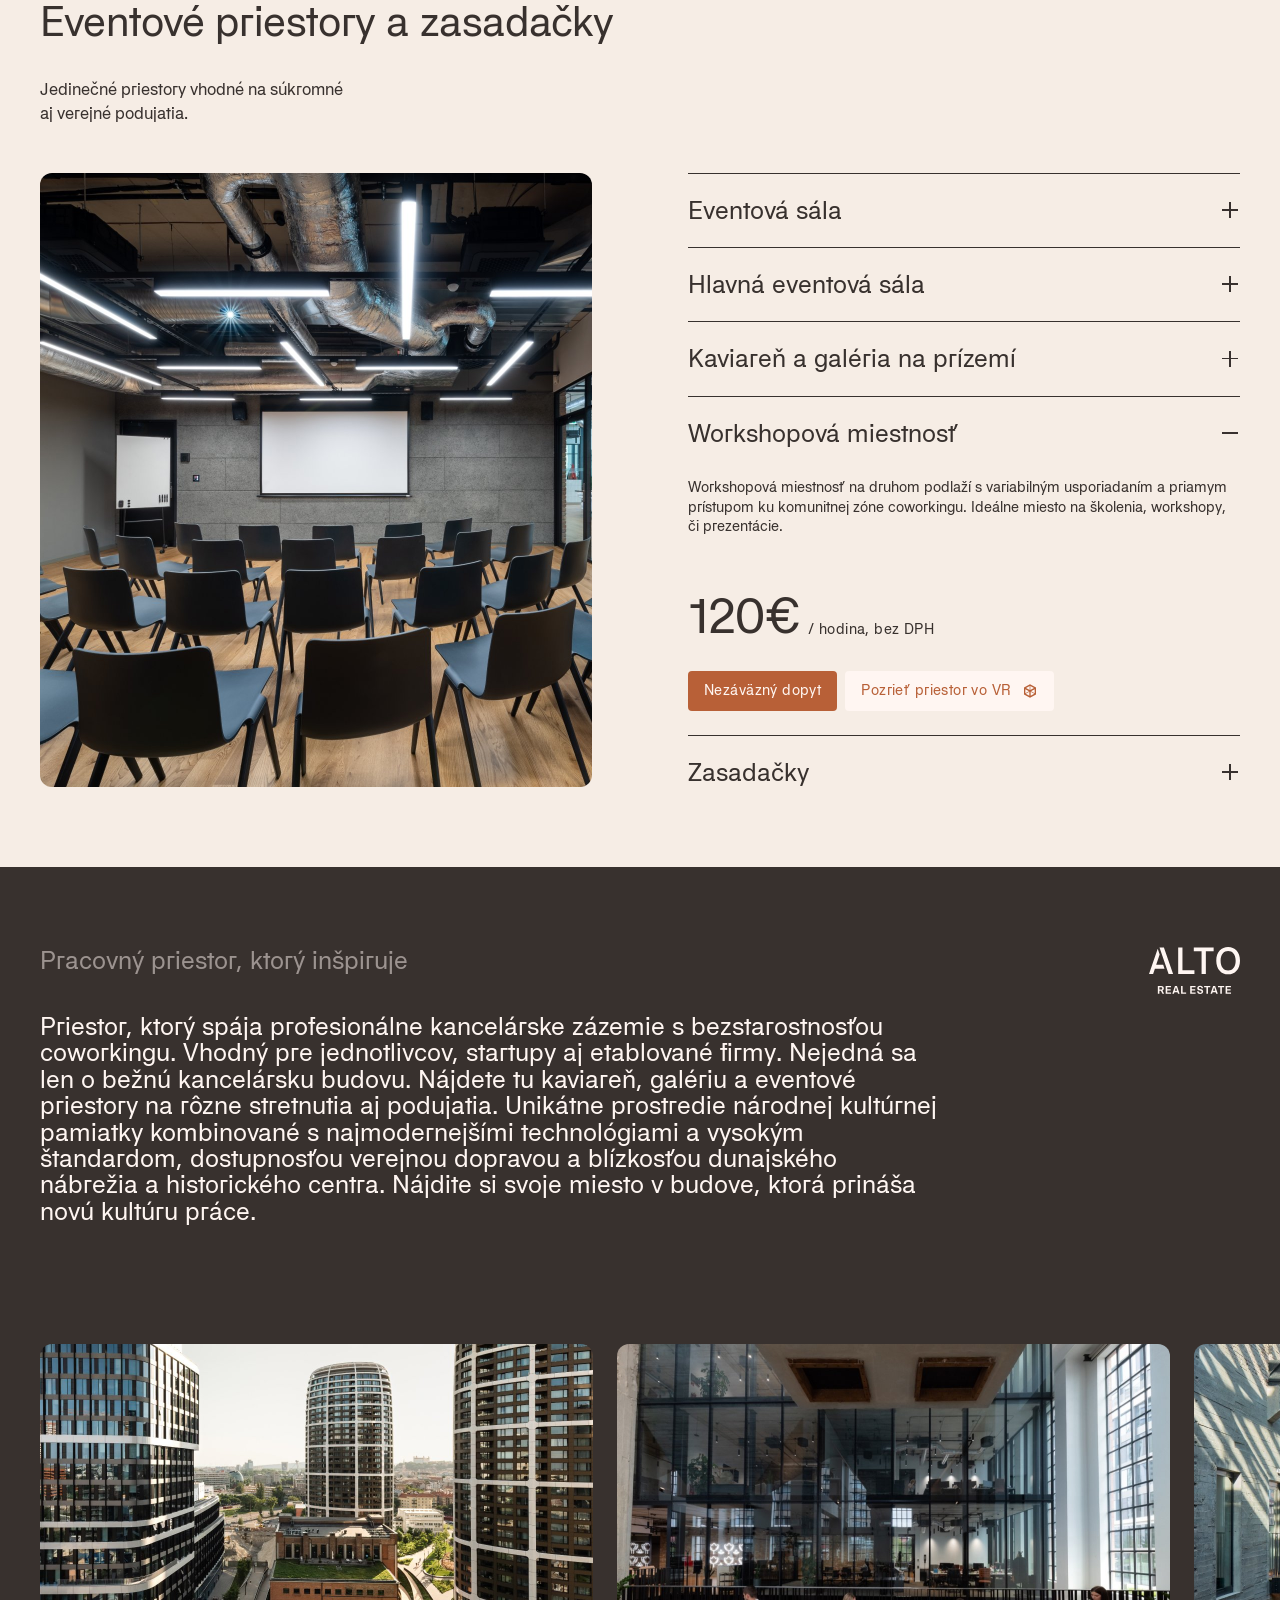
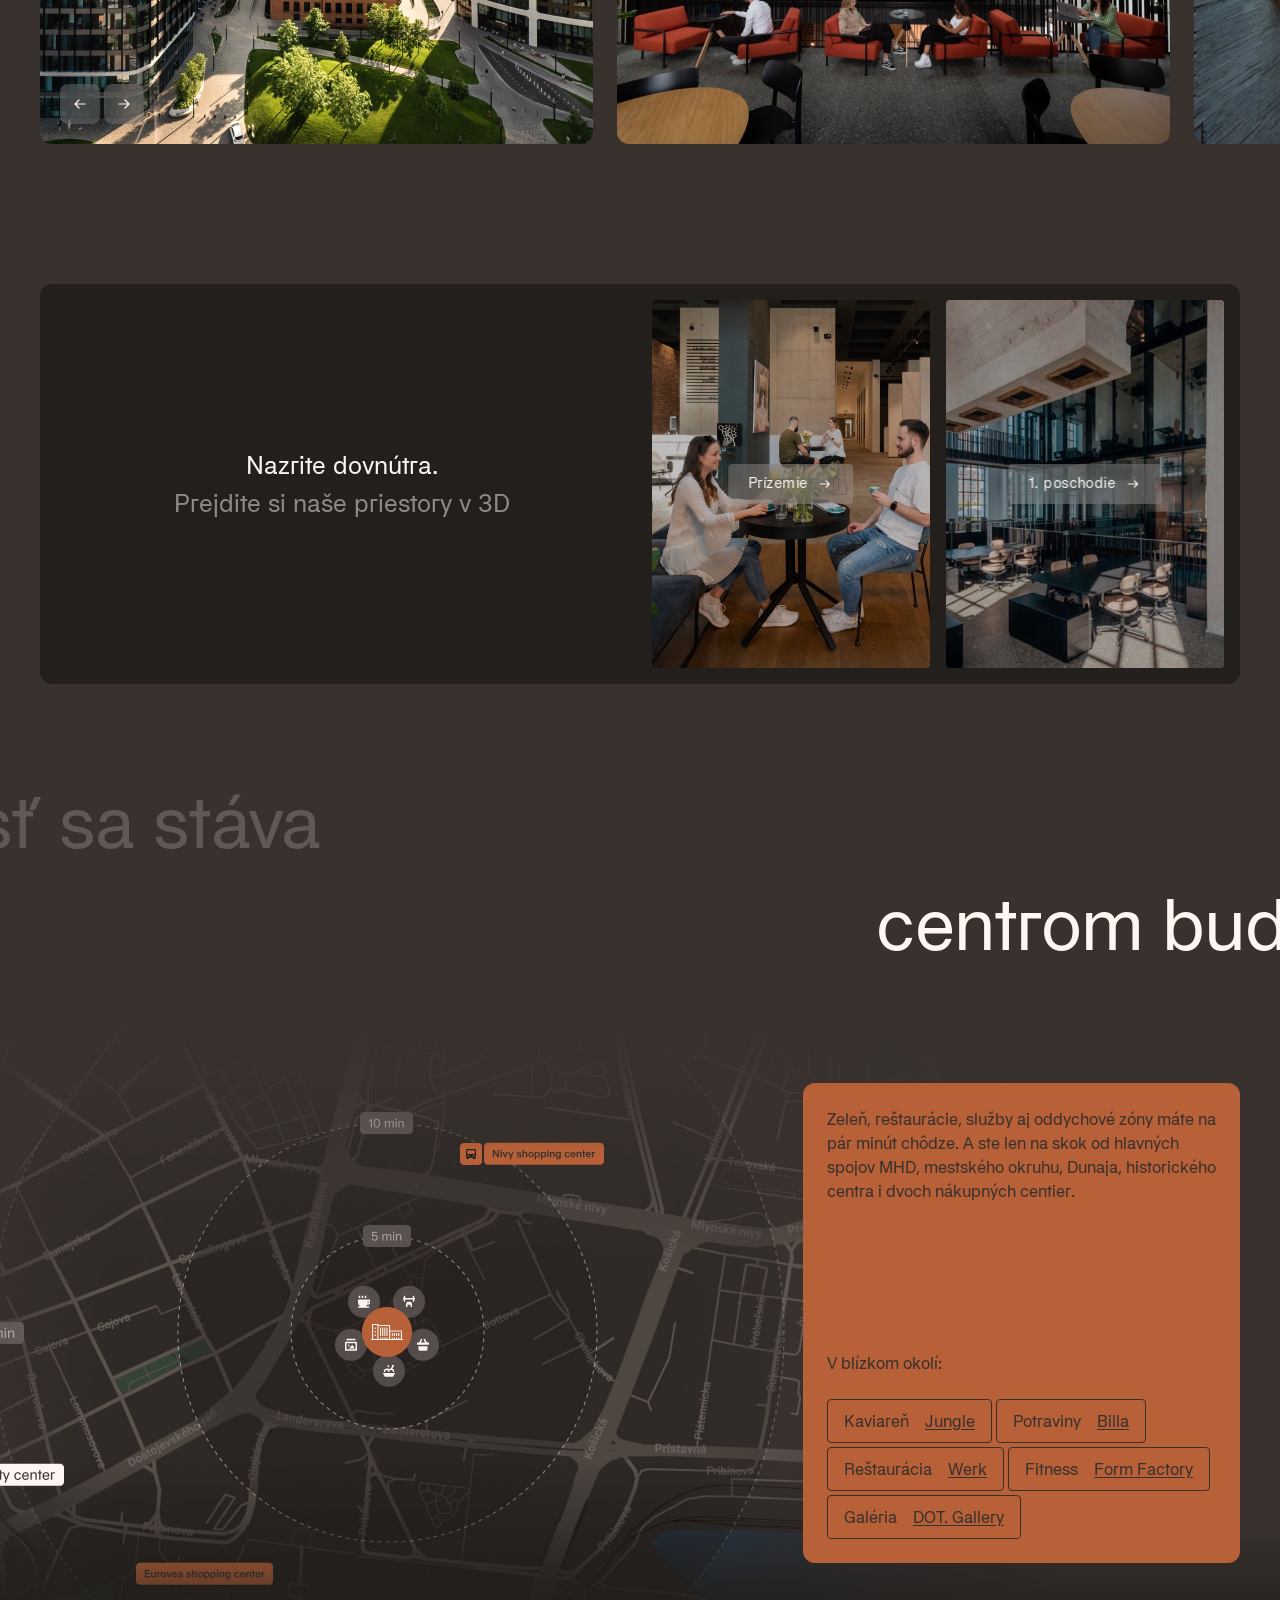
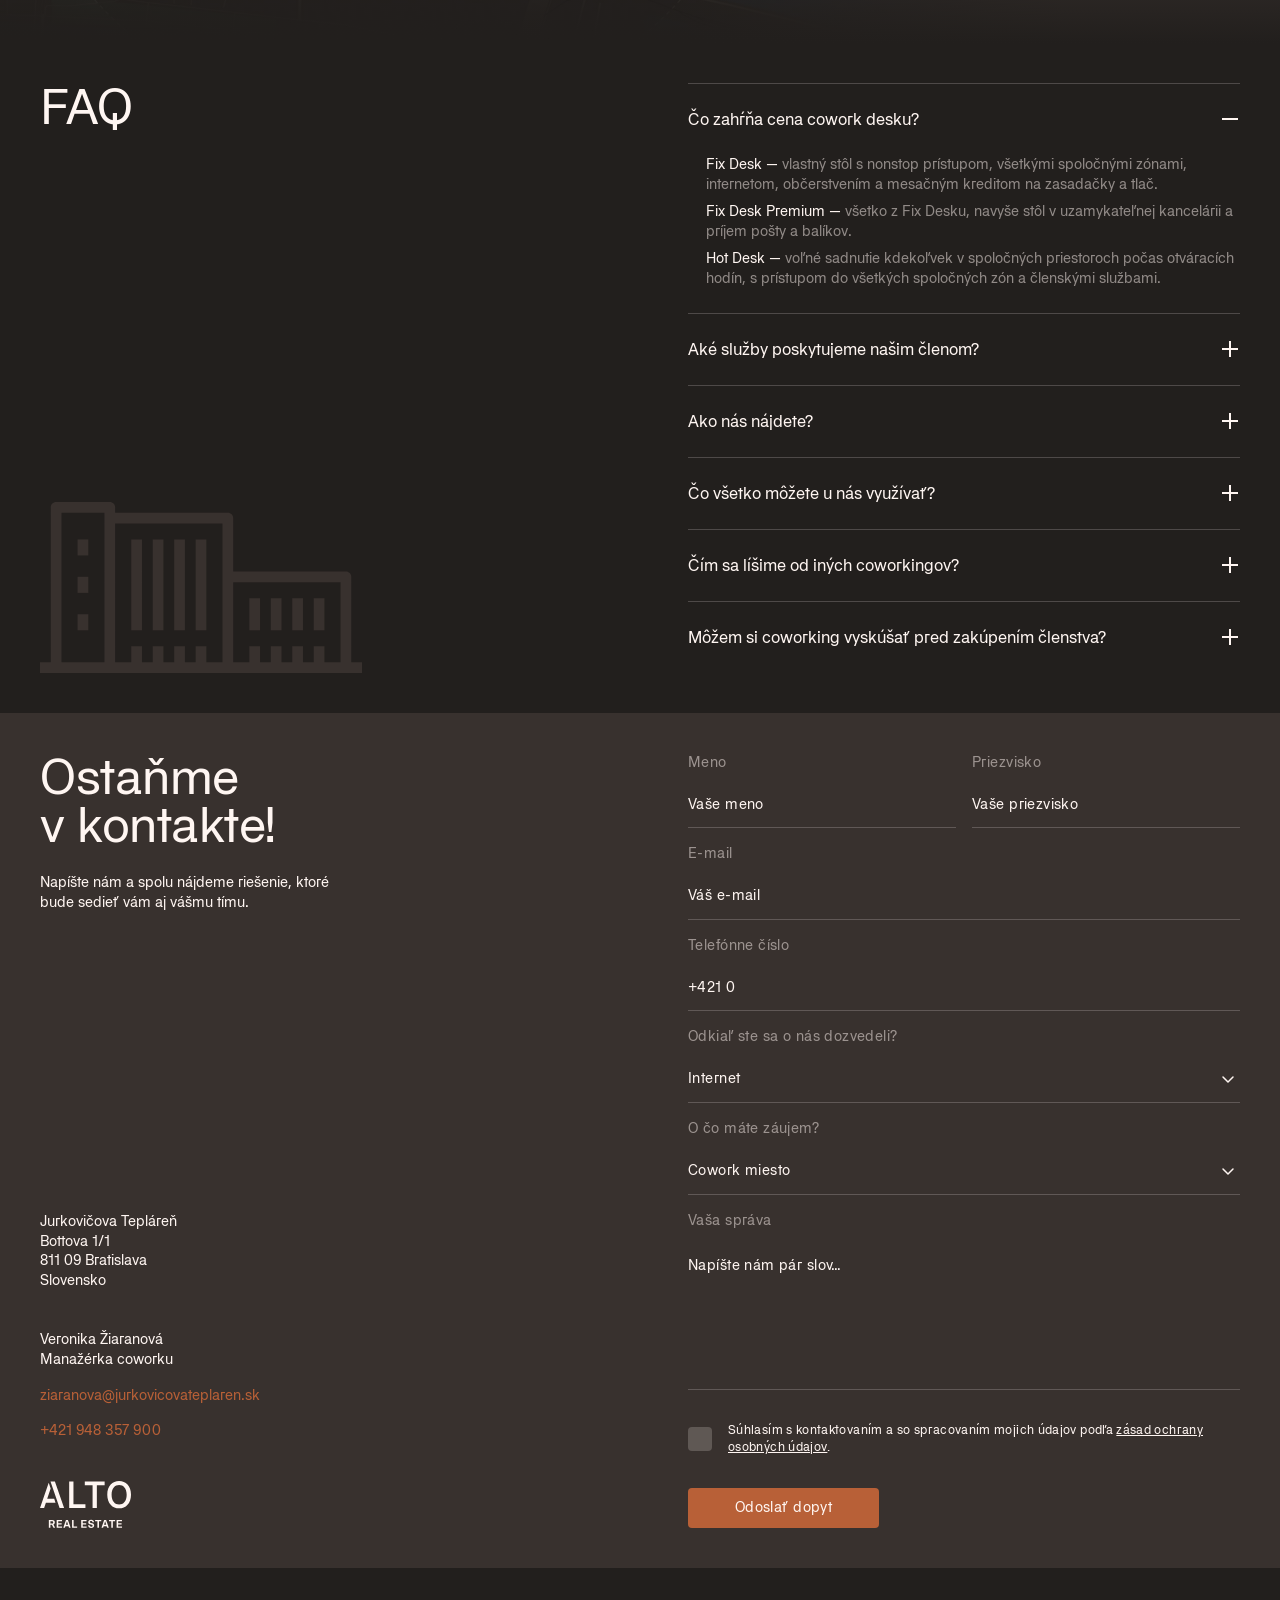
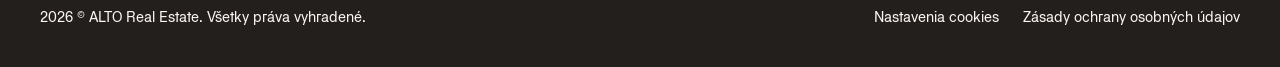
==== commit b03da279: "Merge branch 'main' into main-o28k90" ====
--- a/index.html
+++ b/index.html
@@ -64,7 +64,7 @@
   }
   </script>
 
-  <link rel="stylesheet" href="css/styles.css" />
+  <link rel="stylesheet" href="css/styles.css?v=20261117" />
   <!-- set before first paint so the hero can reveal top-to-bottom without a flash -->
   <script>document.documentElement.classList.add("js-preload");</script>
 </head>
@@ -623,14 +623,14 @@
       <div class="contact__spacer"></div>
 
       <form class="contact__form" id="contactForm" name="contact" action="contact.php" method="POST">
-        <p hidden aria-hidden="true"><label>Leave this empty: <input name="bot-field" tabindex="-1" autocomplete="off" /></label></p>
+        <div class="contact__hp" aria-hidden="true"><label>Leave this field empty <input type="text" name="website" value="" tabindex="-1" autocomplete="off" /></label></div>
         <div class="contact__inputs">
           <div class="field-row">
-            <label class="field"><span class="field__label">Name</span><input class="field__input" type="text" name="name" placeholder="Enter name" autocomplete="given-name" required /></label>
-            <label class="field"><span class="field__label">Surname</span><input class="field__input" type="text" name="surname" placeholder="Enter surname" autocomplete="family-name" /></label>
-          </div>
-          <label class="field"><span class="field__label">E-mail</span><input class="field__input" type="email" name="email" placeholder="Enter e-mail" autocomplete="email" required /></label>
-          <label class="field"><span class="field__label">Phone number</span><input class="field__input" type="tel" name="phone" placeholder="+421 0" autocomplete="tel" /></label>
+            <label class="field"><span class="field__label">Name</span><input class="field__input" type="text" name="name" placeholder="Enter name" autocomplete="given-name" maxlength="80" required /></label>
+            <label class="field"><span class="field__label">Surname</span><input class="field__input" type="text" name="surname" placeholder="Enter surname" autocomplete="family-name" maxlength="80" /></label>
+          </div>
+          <label class="field"><span class="field__label">E-mail</span><input class="field__input" type="email" name="email" placeholder="Enter e-mail" autocomplete="email" maxlength="254" required /></label>
+          <label class="field"><span class="field__label">Phone number</span><input class="field__input" type="tel" name="phone" placeholder="+421 0" autocomplete="tel" maxlength="25" pattern="\+?[0-9 \(\)\-\/.]{6,25}" /></label>
           <label class="field field--select">
             <span class="field__label">Where did you hear about us?</span>
             <select class="field__input" name="source">
@@ -666,7 +666,7 @@
             <button type="button" class="hall-btn" data-hall="main-event-hall">Main event hall</button>
             <input type="hidden" name="hall" value="event-hall" />
           </div>
-          <label class="field"><span class="field__label">Your message</span><textarea class="field__input field__input--area" name="message" placeholder="Enter message" rows="4"></textarea></label>
+          <label class="field"><span class="field__label">Your message</span><textarea class="field__input field__input--area" name="message" placeholder="Enter message" rows="4" maxlength="5000"></textarea></label>
         </div>
 
         <label class="contact__consent">
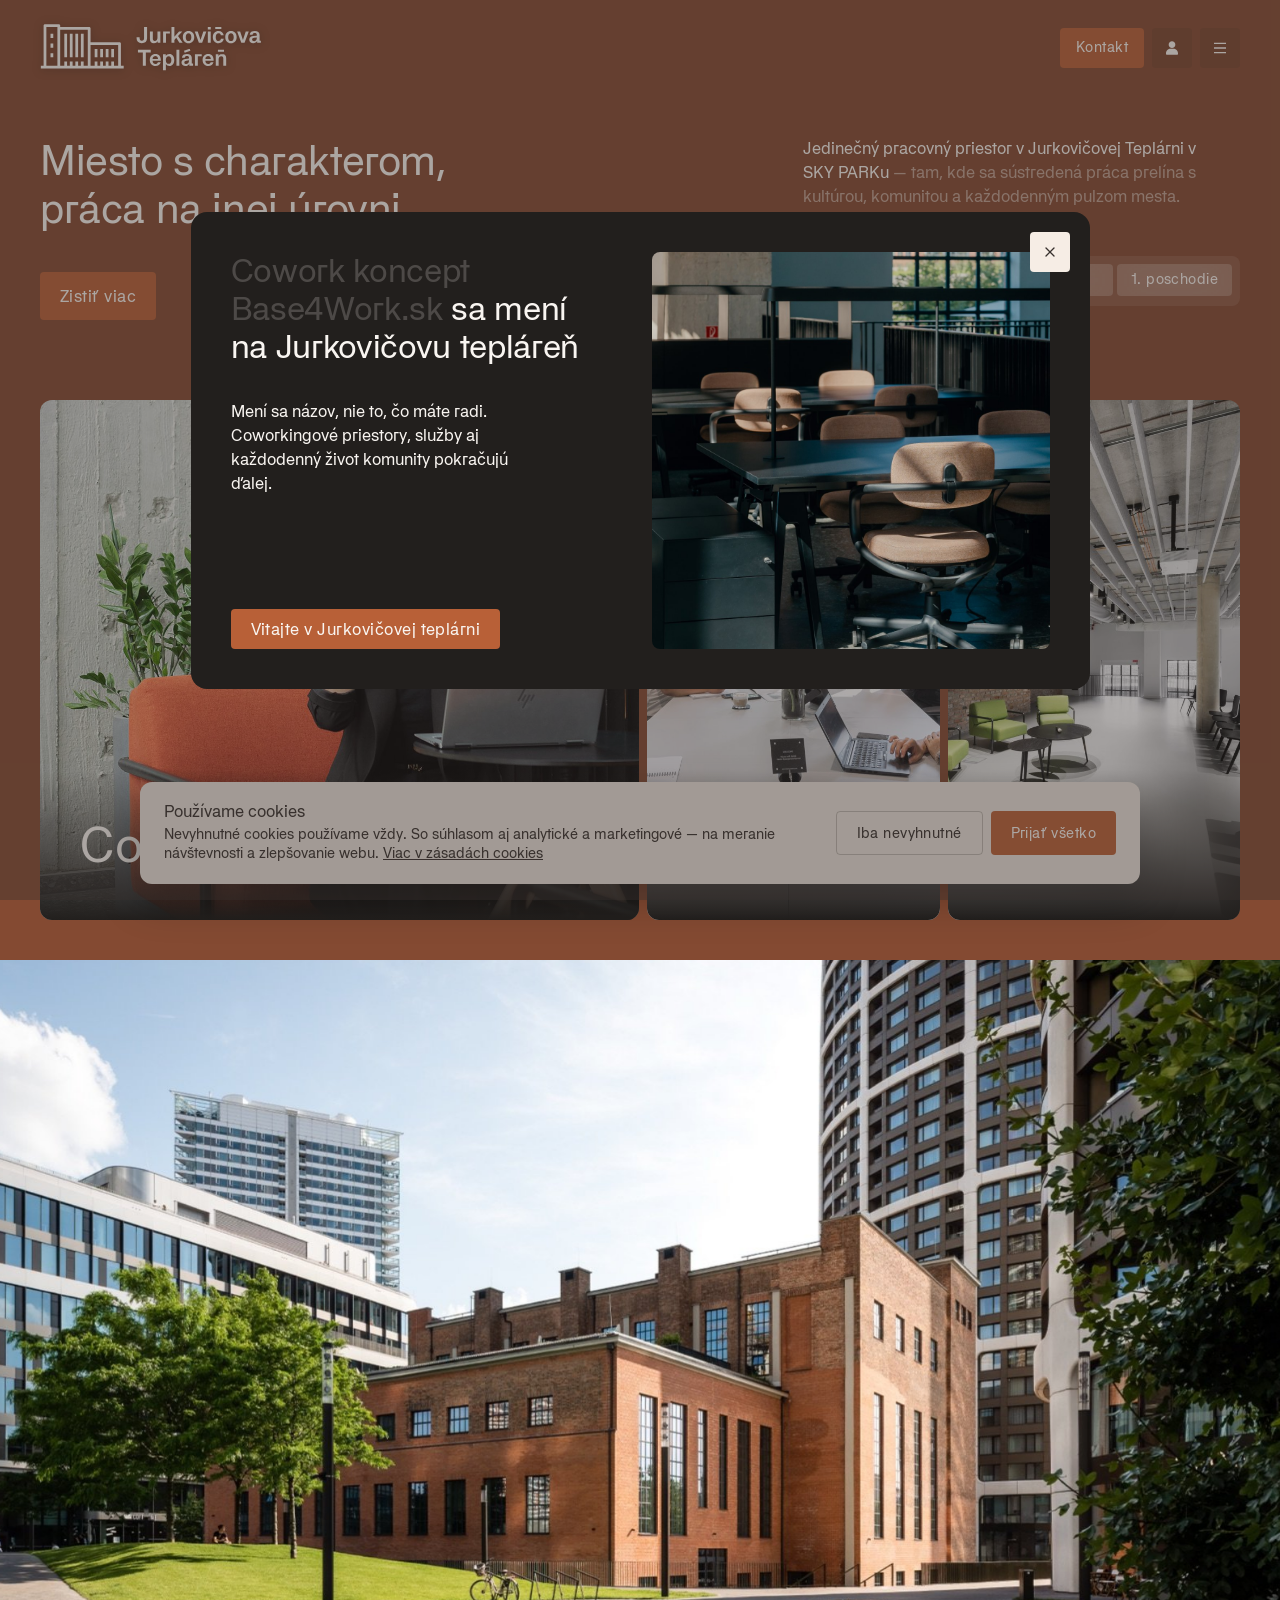
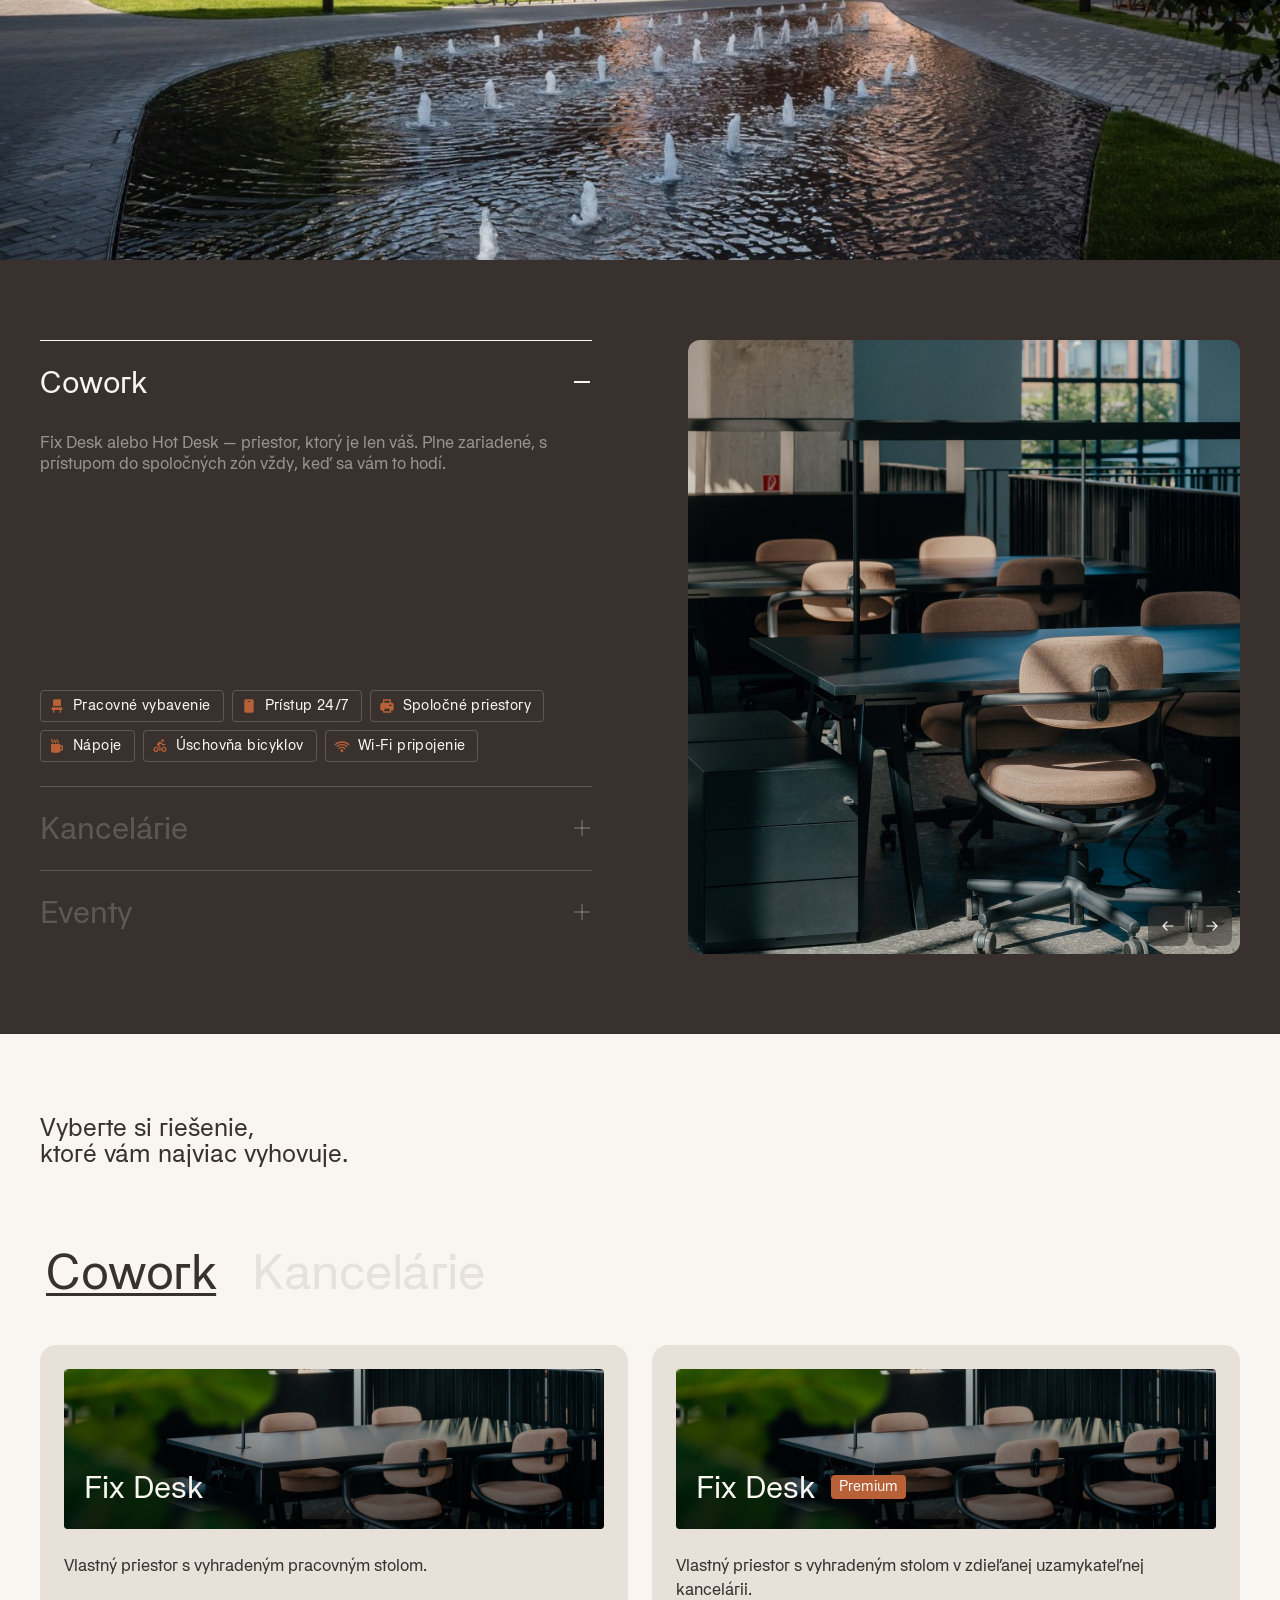
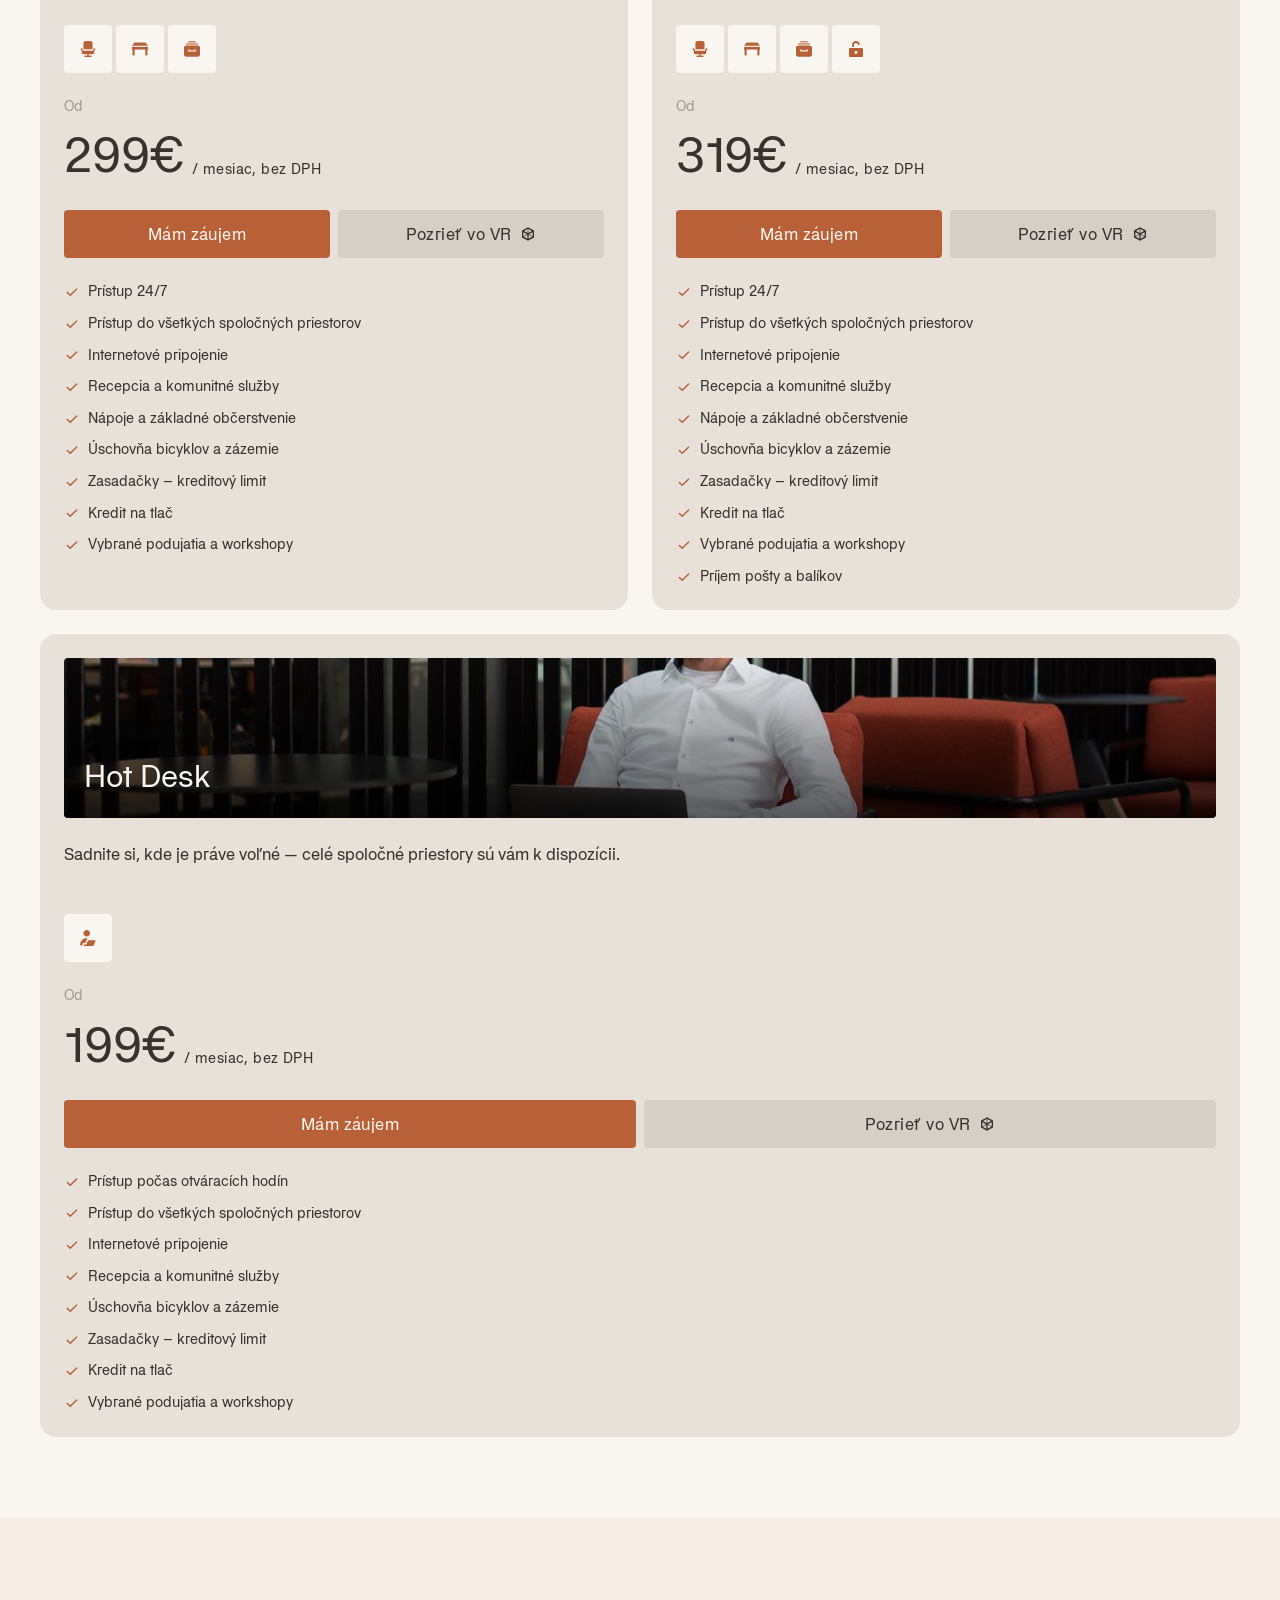
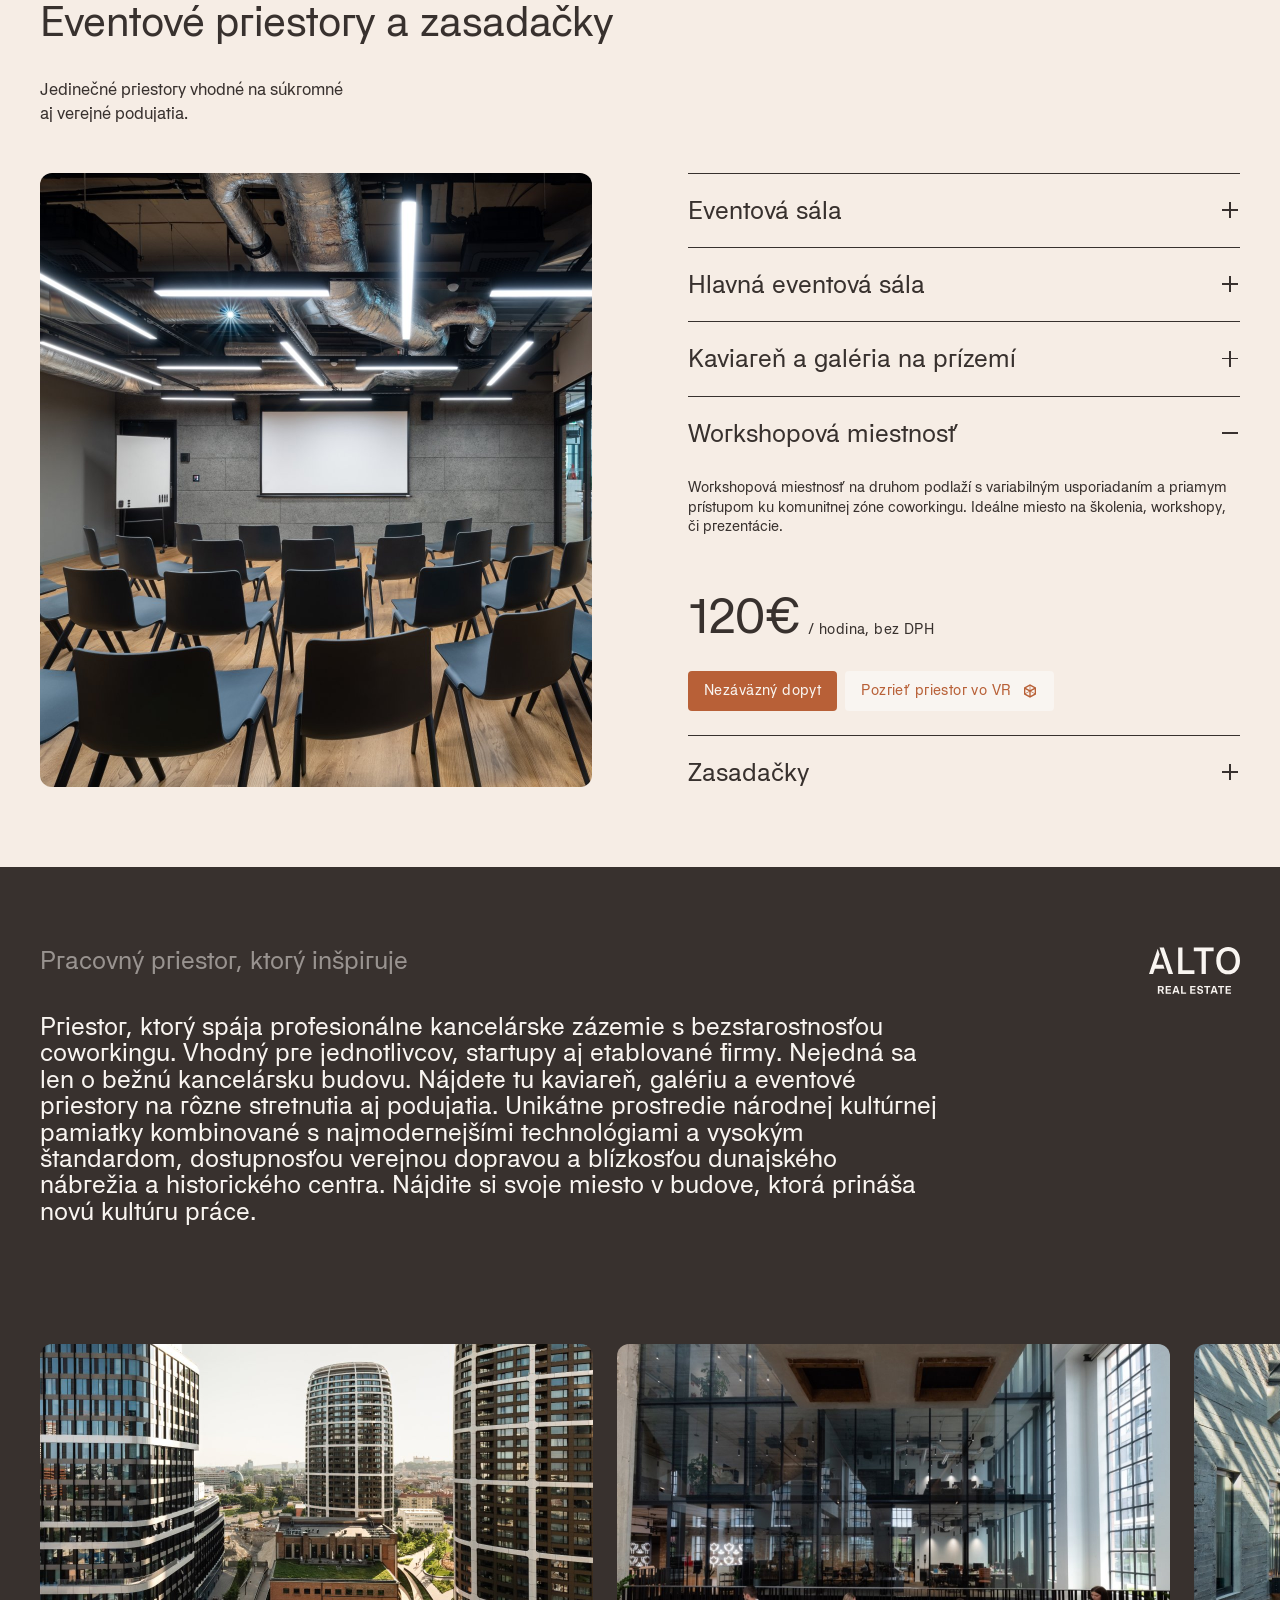
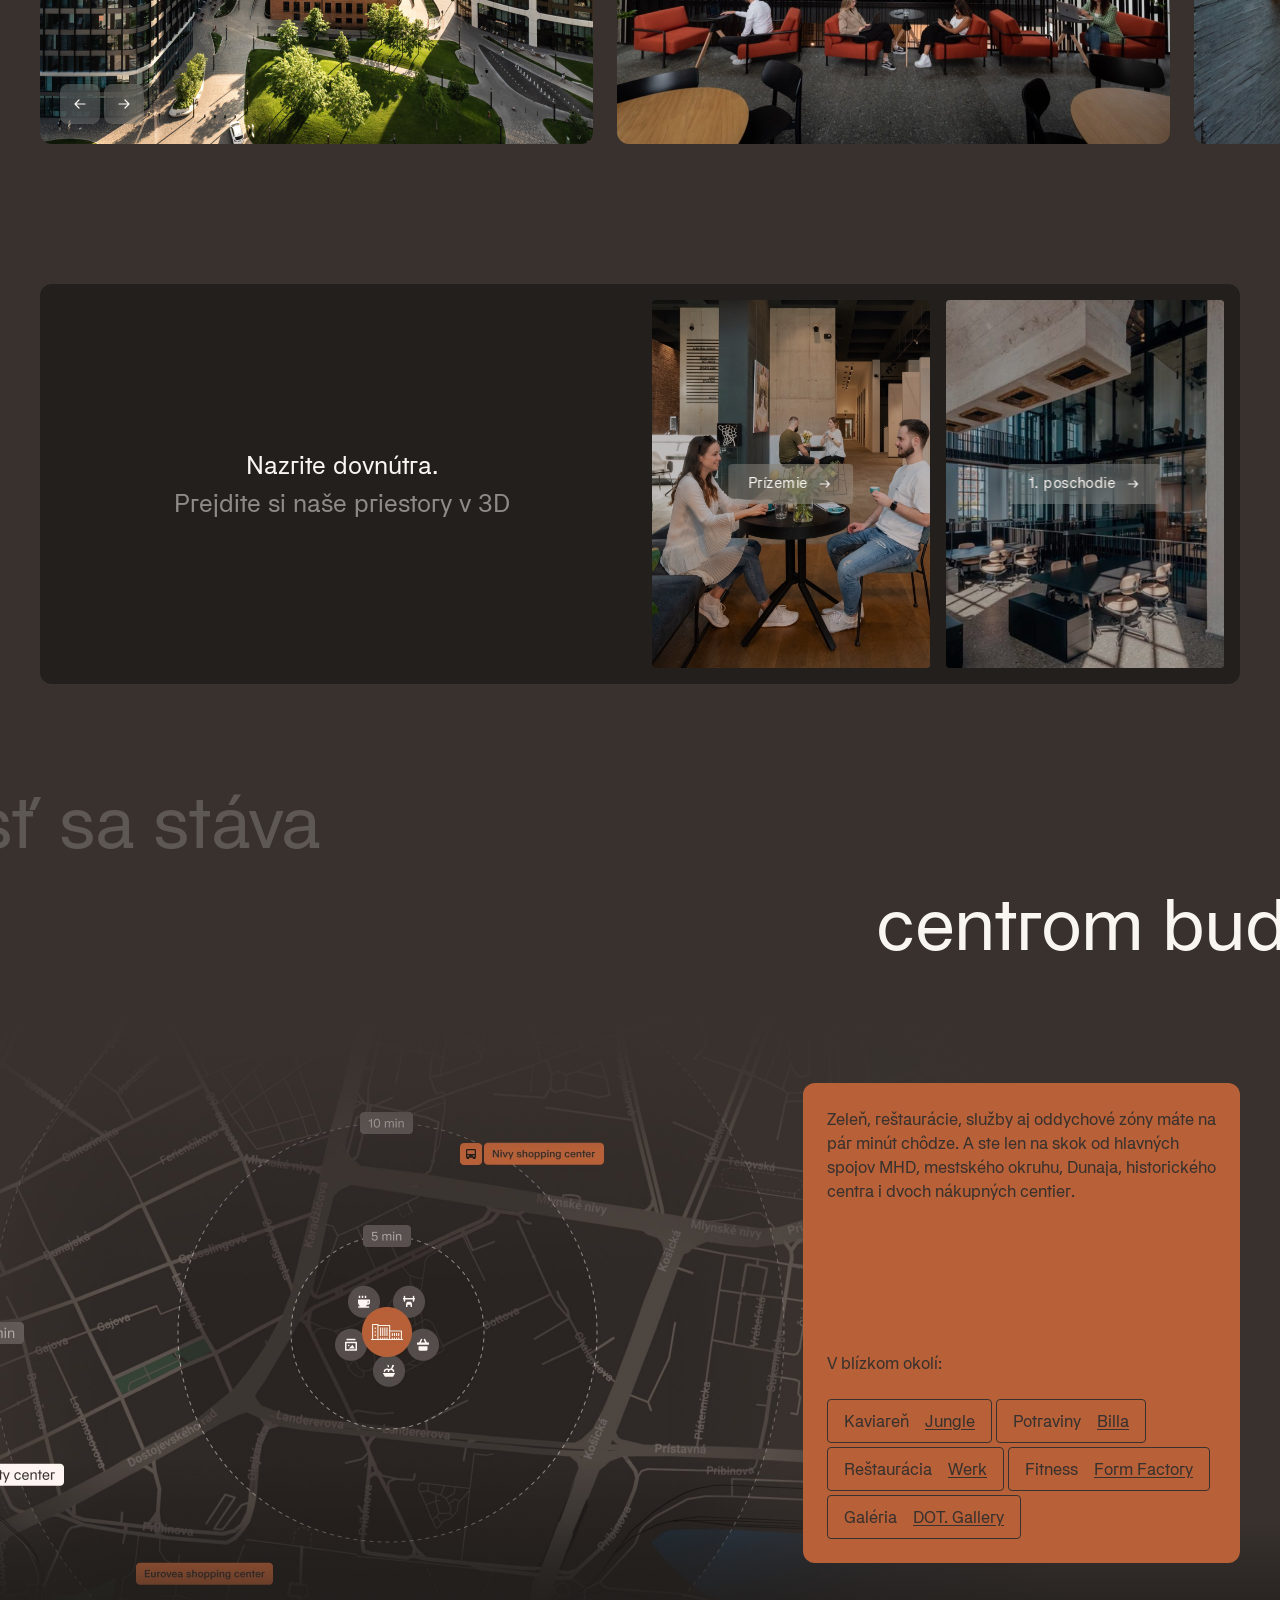
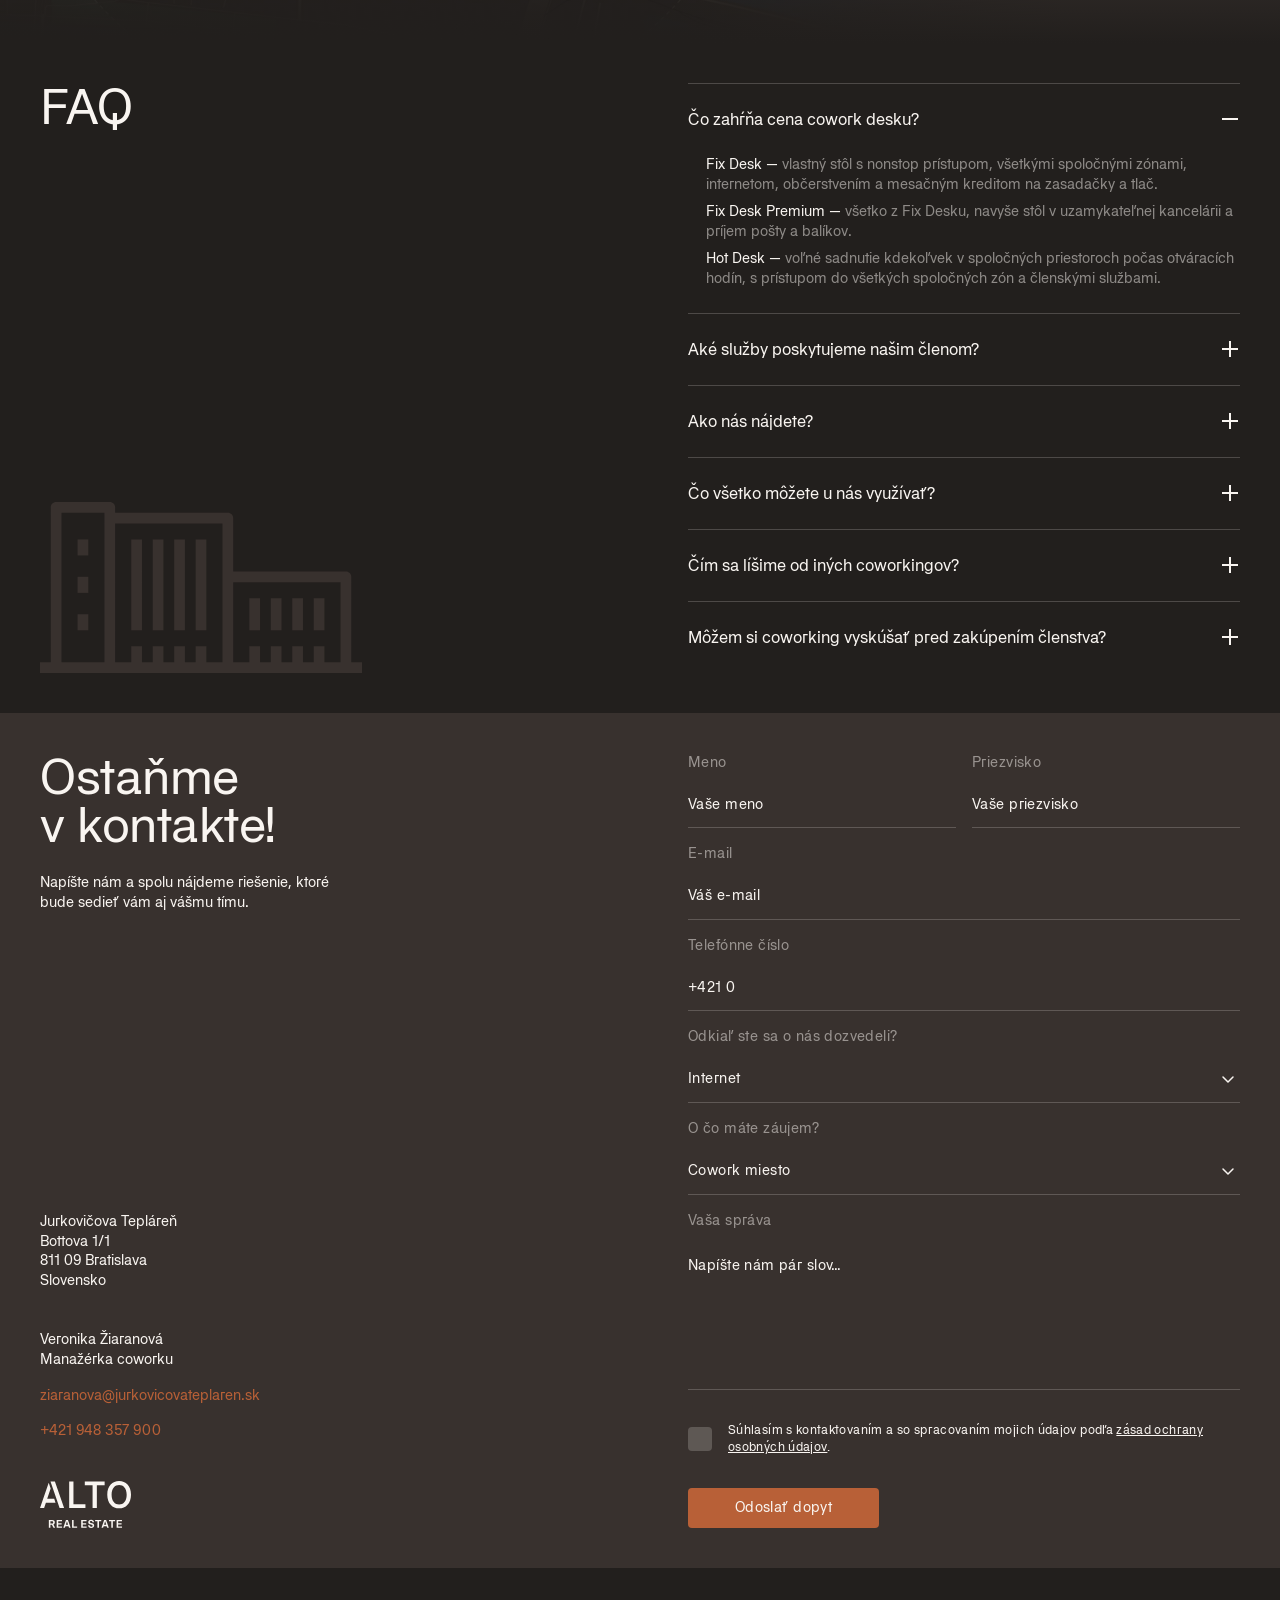
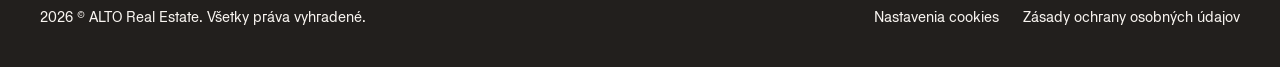
==== commit 8a763362: "Align stone-100 with Figma: #fff6f2 → #f9f5f1 - --stone-100 and its 50/20/10 % variants now use the " ====
--- a/index.html
+++ b/index.html
@@ -64,7 +64,7 @@
   }
   </script>
 
-  <link rel="stylesheet" href="css/styles.css?v=20261117" />
+  <link rel="stylesheet" href="css/styles.css?v=20261118" />
   <!-- set before first paint so the hero can reveal top-to-bottom without a flash -->
   <script>document.documentElement.classList.add("js-preload");</script>
 </head>
@@ -623,14 +623,14 @@
       <div class="contact__spacer"></div>
 
       <form class="contact__form" id="contactForm" name="contact" action="contact.php" method="POST">
-        <div class="contact__hp" aria-hidden="true"><label>Leave this field empty <input type="text" name="website" value="" tabindex="-1" autocomplete="off" /></label></div>
+        <p hidden aria-hidden="true"><label>Leave this empty: <input name="bot-field" tabindex="-1" autocomplete="off" /></label></p>
         <div class="contact__inputs">
           <div class="field-row">
-            <label class="field"><span class="field__label">Name</span><input class="field__input" type="text" name="name" placeholder="Enter name" autocomplete="given-name" maxlength="80" required /></label>
-            <label class="field"><span class="field__label">Surname</span><input class="field__input" type="text" name="surname" placeholder="Enter surname" autocomplete="family-name" maxlength="80" /></label>
-          </div>
-          <label class="field"><span class="field__label">E-mail</span><input class="field__input" type="email" name="email" placeholder="Enter e-mail" autocomplete="email" maxlength="254" required /></label>
-          <label class="field"><span class="field__label">Phone number</span><input class="field__input" type="tel" name="phone" placeholder="+421 0" autocomplete="tel" maxlength="25" pattern="\+?[0-9 \(\)\-\/.]{6,25}" /></label>
+            <label class="field"><span class="field__label">Name</span><input class="field__input" type="text" name="name" placeholder="Enter name" autocomplete="given-name" required /></label>
+            <label class="field"><span class="field__label">Surname</span><input class="field__input" type="text" name="surname" placeholder="Enter surname" autocomplete="family-name" /></label>
+          </div>
+          <label class="field"><span class="field__label">E-mail</span><input class="field__input" type="email" name="email" placeholder="Enter e-mail" autocomplete="email" required /></label>
+          <label class="field"><span class="field__label">Phone number</span><input class="field__input" type="tel" name="phone" placeholder="+421 0" autocomplete="tel" /></label>
           <label class="field field--select">
             <span class="field__label">Where did you hear about us?</span>
             <select class="field__input" name="source">
@@ -666,7 +666,7 @@
             <button type="button" class="hall-btn" data-hall="main-event-hall">Main event hall</button>
             <input type="hidden" name="hall" value="event-hall" />
           </div>
-          <label class="field"><span class="field__label">Your message</span><textarea class="field__input field__input--area" name="message" placeholder="Enter message" rows="4" maxlength="5000"></textarea></label>
+          <label class="field"><span class="field__label">Your message</span><textarea class="field__input field__input--area" name="message" placeholder="Enter message" rows="4"></textarea></label>
         </div>
 
         <label class="contact__consent">
--- a/css/styles.css
+++ b/css/styles.css
@@ -30,10 +30,10 @@
 /* ---------- Design tokens ----------------------------------------------- */
 :root {
   /* base colours */
-  --stone-100:        #fff6f2;
-  --stone-100-50:     #fff6f280;
-  --stone-100-20:     #fff6f233;
-  --stone-100-10:     #fff6f21a;
+  --stone-100:        #f9f5f1;
+  --stone-100-50:     #f9f5f180;
+  --stone-100-20:     #f9f5f133;
+  --stone-100-10:     #f9f5f11a;
   --stone-200:        #f6ede5;
   --stone-300:        #cac3bb;
   --stone-500:        #928d88;
@@ -384,7 +384,7 @@
   color: var(--stone-100);
 }
 .nav-panel__client img { width: 16px; height: 16px; flex: 0 0 16px; }
-.nav-panel__client:hover { background: rgba(255, 246, 242, 0.32); }
+.nav-panel__client:hover { background: rgba(249, 245, 241, 0.32); }
 
 .btn--lg {
   height: 48px;
@@ -535,7 +535,7 @@
   white-space: nowrap;
   transition: background-color .28s ease;
 }
-.vr-btn:hover { background: rgba(255, 246, 242, 0.32); }
+.vr-btn:hover { background: rgba(249, 245, 241, 0.32); }
 
 /* ---- slider (expanding panels) ---- */
 .hero__slider {
@@ -1376,16 +1376,15 @@
   color: var(--stone-100);
   transition: opacity .28s ease, background-color .28s ease;
 }
-.about__ctrl:hover { background: rgba(255, 246, 242, 0.35); scale: 1.06; }
+.about__ctrl:hover { background: rgba(249, 245, 241, 0.35); scale: 1.06; }
 .about__ctrl[aria-disabled="true"] { opacity: .35; pointer-events: none; }
 .about__ctrl svg { width: 16px; height: 16px; }
 
 /* ====================================================================== */
 /*  07 — TOUR (3D)                                                         */
 /* ====================================================================== */
-/* text colours are the Figma values (base-colors/stone-100 = #f9f5f1 in the file; the
-   site-wide --stone-100 token is still #fff6f2) — scoped here per the 614:2851 review */
-.tour { background: var(--stone-900); padding: 60px var(--pad-x); --tour-ink: #f9f5f1; --tour-ink-50: rgba(249, 245, 241, 0.5); }
+/* text colours = base-colors/stone-100 (Figma 614:2851 review) */
+.tour { background: var(--stone-900); padding: 60px var(--pad-x); --tour-ink: var(--stone-100); --tour-ink-50: var(--stone-100-50); }
 .tour__panel {
   background: var(--stone-950);
   border-radius: var(--radius-medium);
@@ -1453,7 +1452,7 @@
   white-space: nowrap;
   transition: background-color .28s ease, gap .28s ease;
 }
-.tour__card:hover .tour__btn { background: rgba(255, 246, 242, 0.32); gap: 14px; }
+.tour__card:hover .tour__btn { background: rgba(249, 245, 241, 0.32); gap: 14px; }
 
 /* ====================================================================== */
 /*  08 — AMENITIES (location map)                                          */
@@ -1634,7 +1633,7 @@
   color: var(--stone-100); font-size: 14px; letter-spacing: 0.42px;
   transition: background-color .28s ease, border-color .28s ease;
 }
-.faq-map-btn:hover { background: rgba(255, 246, 242, .1); border-color: var(--stone-100); }
+.faq-map-btn:hover { background: rgba(249, 245, 241, .1); border-color: var(--stone-100); }
 
 /* ====================================================================== */
 /*  09 — CONTACT                                                           */
@@ -1659,8 +1658,6 @@
 .contact__spacer { flex: 0 0 92px; }
 
 .contact__form { flex: 0 0 552px; display: flex; flex-direction: column; gap: 32px; }
-/* anti-spam honeypot — pushed off-screen, NOT display:none (bots skip those) */
-.contact__hp { position: absolute; left: -10000px; top: auto; width: 1px; height: 1px; overflow: hidden; }
 .contact__inputs { display: flex; flex-direction: column; gap: 16px; }
 .field-row { display: flex; gap: 16px; }
 .field { flex: 1 1 0; min-width: 0; display: flex; flex-direction: column; gap: 8px; position: relative; }
@@ -2214,7 +2211,7 @@
   line-height: 1.4;
   transition: background-color .28s ease;
 }
-.e404__cta:hover { background: rgba(255, 246, 242, 0.32); }
+.e404__cta:hover { background: rgba(249, 245, 241, 0.32); }
 @media (max-width: 720px) {
   .e404__label, .e404__title { font-size: 28px; }
 }
@@ -2354,7 +2351,7 @@
     -webkit-backdrop-filter: none !important;
     backdrop-filter: none !important;
   }
-  .hero__vr { background: rgba(255, 246, 242, .18); }
+  .hero__vr { background: rgba(249, 245, 241, .18); }
 }
 
 /* §14 — stronger separation when the user asks for more contrast */
